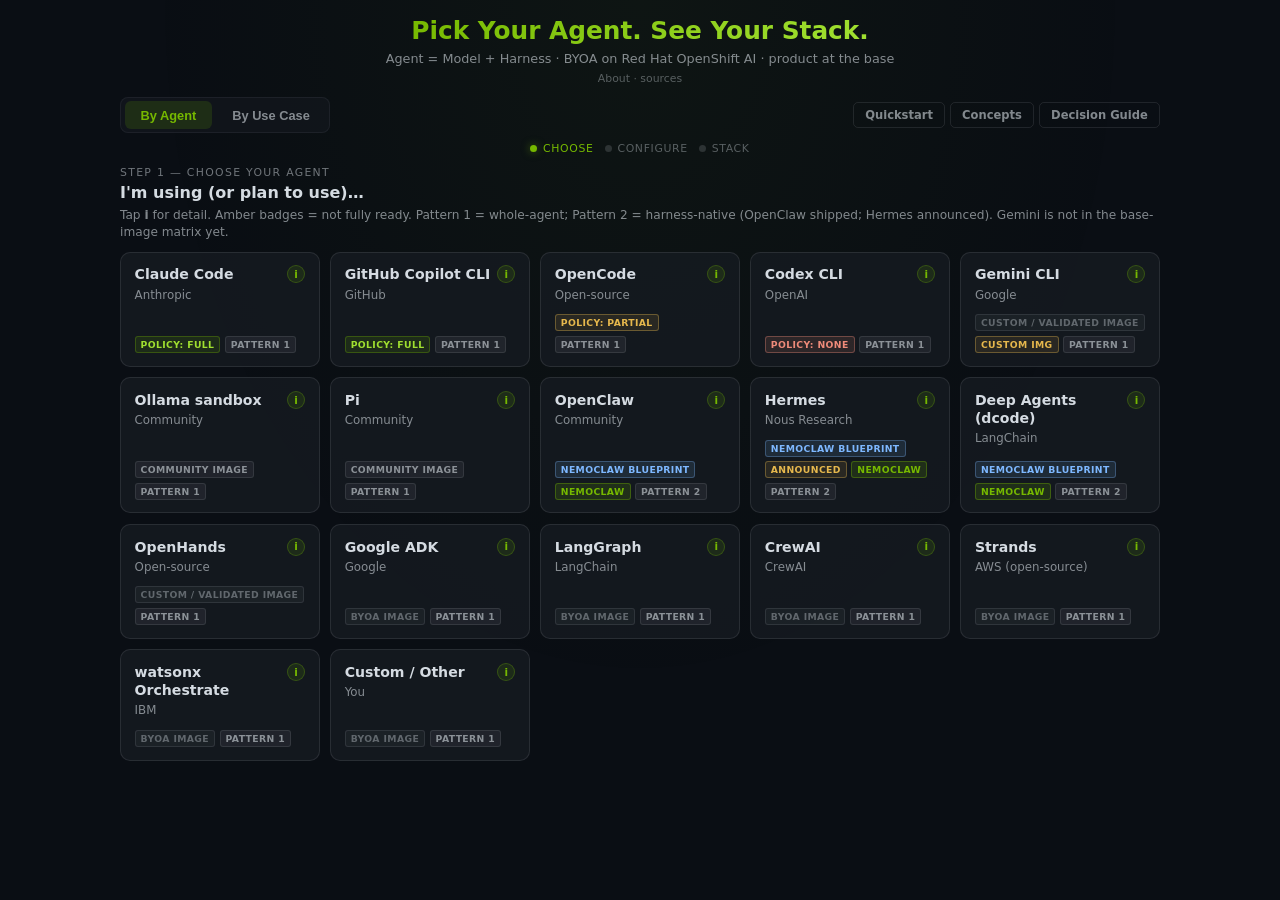
==== tutorials/docs/concepts/stack-wizard.html @ 715d09c3 "chore(wizard): drop unused footer-note styles" ====
<!DOCTYPE html>
<html lang="en">
<head>
<meta charset="UTF-8">
<meta name="viewport" content="width=device-width, initial-scale=1.0">
<title>Pick Your Agent. See Your Stack. | OpenShell on Red Hat OpenShift AI</title>
<meta http-equiv="Cache-Control" content="no-cache, no-store, must-revalidate">
<meta name="description" content="Stack wizard for Red Hat OpenShift AI: map agents and use cases to portfolio capabilities (OpenShell, OSC, MCP Gateway, safety portfolio).">
<style>
:root {
  --bg: #0a0e14;
  --ink: rgba(230, 237, 243, 0.92);
  --muted: rgba(230, 237, 243, 0.55);
  --dim: rgba(230, 237, 243, 0.35);
  --panel: rgba(22, 27, 34, 0.78);
  --line: rgba(230, 237, 243, 0.1);
  --nv: #76b900;
  --nv-dim: rgba(118, 185, 0, 0.15);
  --rh: #ee0000;
  --warn: #e6b84d;
  --warn-bg: rgba(230, 184, 77, 0.1);
  --addon: #7eb8ff;
  --radius: 10px;
  --font: "Inter", "Segoe UI", system-ui, sans-serif;
  --mono: "JetBrains Mono", "SF Mono", ui-monospace, monospace;
  --page-pad: 1rem 1.15rem;
  --cap-min-h: 3.4rem;
}

*, *::before, *::after { box-sizing: border-box; }

html {
  -webkit-text-size-adjust: 100%;
}

body {
  margin: 0;
  font-family: var(--font);
  background: var(--bg);
  color: var(--ink);
  min-height: 100dvh;
  padding: var(--page-pad);
  padding-bottom: 2.75rem;
  display: flex;
  flex-direction: column;
  align-items: center;
  overflow-x: clip;
  overflow-y: auto;
}

body::before {
  content: "";
  position: fixed;
  inset: 0;
  background: radial-gradient(ellipse at 50% 0%, rgba(118,185,0,0.045) 0%, transparent 55%);
  pointer-events: none;
  z-index: 0;
}

@media (prefers-reduced-motion: reduce) {
  *, *::before, *::after {
    animation: none !important;
    transition: none !important;
  }
}

.header {
  text-align: center;
  margin-bottom: 0.65rem;
  max-width: 1040px;
  width: 100%;
  position: relative;
  z-index: 1;
  flex-shrink: 0;
}
.header h1 {
  font-size: clamp(1.25rem, 2.6vw, 1.55rem);
  font-weight: 800;
  background: linear-gradient(135deg, #76b900 0%, #a0e030 50%, #76b900 100%);
  background-size: 200% auto;
  -webkit-background-clip: text;
  -webkit-text-fill-color: transparent;
  background-clip: text;
  animation: shimmer 3s linear infinite;
  margin: 0;
  line-height: 1.2;
}
@keyframes shimmer { to { background-position: 200% center; } }
.header-row {
  display: flex;
  align-items: center;
  justify-content: center;
  gap: 0.45rem;
  flex-wrap: wrap;
}
.header .tagline {
  margin: 0.25rem 0 0;
  opacity: 0.6;
  font-size: 0.8rem;
  line-height: 1.35;
}
.header details {
  margin: 0.25rem auto 0;
  max-width: 720px;
  text-align: left;
  font-size: 0.72rem;
  color: var(--muted);
  line-height: 1.4;
}
.header summary {
  cursor: pointer;
  color: var(--dim);
  list-style: none;
  text-align: center;
  font-size: 0.68rem;
}
.header summary::-webkit-details-marker { display: none; }
.header summary:hover { color: var(--nv); }
.header details[open] summary { margin-bottom: 0.25rem; color: var(--muted); }


.container {
  max-width: 1040px;
  width: 100%;
  position: relative;
  z-index: 1;
  flex: 0 1 auto;
}

.tabs-row {
  display: flex;
  align-items: center;
  justify-content: space-between;
  gap: 0.5rem;
  margin-bottom: 0.55rem;
  flex-wrap: wrap;
}
.top-nav { display: flex; gap: 0.3rem; flex-wrap: wrap; }
.top-nav a {
  font-size: 0.72rem; font-weight: 600; text-decoration: none;
  padding: 0.3rem 0.7rem; border-radius: 5px; border: 1px solid var(--line);
  color: var(--muted); transition: color 0.2s, border-color 0.2s;
}
.top-nav a:hover, .top-nav a:focus-visible { color: var(--nv); border-color: rgba(118,185,0,0.35); outline: none; }

.journey-tabs {
  display: inline-flex; gap: 0.25rem;
  background: rgba(22, 27, 34, 0.55);
  border-radius: 8px; padding: 0.22rem;
  border: 1px solid rgba(230,237,243,0.06);
}
.jtab {
  padding: 0.4rem 1rem; border-radius: 6px; border: none;
  font-size: 0.8rem; font-weight: 600; cursor: pointer;
  background: transparent; color: var(--muted); transition: background 0.2s, color 0.2s;
}
.jtab:hover { color: rgba(230,237,243,0.85); }
.jtab:focus-visible { outline: 2px solid var(--nv); outline-offset: 2px; }
.jtab.active { background: var(--nv-dim); color: var(--nv); }

.progress {
  display: flex; justify-content: center; gap: 0.7rem; margin-bottom: 0.65rem;
  flex-wrap: wrap;
}
.progress-item {
  display: flex; align-items: center; gap: 0.35rem;
  font-size: 0.68rem; color: var(--dim); text-transform: uppercase; letter-spacing: 0.06em;
}
.progress-item .dot {
  width: 7px; height: 7px; border-radius: 50%;
  background: rgba(230,237,243,0.15);
}
.progress-item.active { color: var(--nv); }
.progress-item.active .dot { background: var(--nv); box-shadow: 0 0 8px rgba(118,185,0,0.5); }
.progress-item.done { color: rgba(118,185,0,0.7); }
.progress-item.done .dot { background: rgba(118,185,0,0.45); }

.step { display: none; }
.step.active { display: block; }

.step-label { font-size: 0.68rem; text-transform: uppercase; letter-spacing: 1.3px; opacity: 0.5; margin: 0 0 0.25rem; }
.question { font-size: 1rem; font-weight: 600; margin: 0 0 0.35rem; }
.hint { font-size: 0.76rem; color: var(--muted); margin: 0 0 0.65rem; line-height: 1.4; }

/* ---- Grids: stretch equal-height cells; never clip ---- */
.agent-grid {
  display: grid;
  grid-template-columns: repeat(auto-fill, minmax(168px, 1fr));
  gap: 0.65rem;
  align-items: stretch;
  margin: 0 0 0.5rem;
}
.usecase-grid {
  display: grid;
  grid-template-columns: repeat(2, minmax(0, 1fr));
  gap: 0.65rem;
  align-items: stretch;
  margin: 0 0 0.5rem;
}
@media (min-width: 1100px) {
  .usecase-grid { grid-template-columns: repeat(3, minmax(0, 1fr)); }
}
@media (max-width: 560px) {
  .usecase-grid { grid-template-columns: 1fr; }
}

.card {
  appearance: none;
  -webkit-appearance: none;
  background: var(--panel);
  border: 1px solid rgba(230, 237, 243, 0.1);
  border-radius: var(--radius);
  padding: 0.8rem 0.85rem;
  cursor: pointer;
  text-align: left;
  color: inherit;
  font: inherit;
  width: 100%;
  min-height: 6.5rem;
  height: 100%;
  display: flex;
  flex-direction: column;
  align-items: stretch;
  gap: 0.25rem;
  transition: border-color 0.15s, box-shadow 0.15s, background 0.15s;
  overflow: visible;
}
.card:hover {
  border-color: rgba(118, 185, 0, 0.45);
  box-shadow: 0 0 0 1px rgba(118,185,0,0.2), 0 10px 28px rgba(0, 0, 0, 0.28);
}
.card:focus-visible {
  outline: 2px solid var(--nv);
  outline-offset: 2px;
}
.card.selected {
  border-color: rgba(118, 185, 0, 0.7);
  box-shadow: 0 0 0 1px rgba(118,185,0,0.4), 0 8px 24px rgba(0,0,0,0.3);
  background: rgba(118, 185, 0, 0.08);
}
.card h4 {
  font-size: 0.88rem;
  font-weight: 600;
  margin: 0;
  line-height: 1.3;
}
.card p {
  font-size: 0.74rem;
  color: var(--muted);
  line-height: 1.3;
  margin: 0;
  flex: 1 1 auto;
}
.card .meta {
  display: flex;
  flex-wrap: wrap;
  gap: 0.28rem;
  margin-top: auto;
  padding-top: 0.45rem;
  align-content: flex-start;
}

.badge {
  display: inline-flex; align-items: center;
  font-size: 0.58rem; font-weight: 700; text-transform: uppercase; letter-spacing: 0.04em;
  padding: 2px 5px; border-radius: 3px; border: 1px solid transparent;
  max-width: 100%;
}
.badge-nc { background: var(--nv-dim); border-color: rgba(118,185,0,0.35); color: var(--nv); }
.badge-full { background: rgba(118,185,0,0.12); border-color: rgba(118,185,0,0.3); color: #a0e030; }
.badge-partial { background: var(--warn-bg); border-color: rgba(230,184,77,0.35); color: var(--warn); }
.badge-none { background: rgba(239,139,122,0.12); border-color: rgba(239,139,122,0.35); color: #ef8b7a; }
.badge-blueprint { background: rgba(126,184,255,0.12); border-color: rgba(126,184,255,0.3); color: var(--addon); }
.badge-bundled { background: rgba(230,237,243,0.06); border-color: var(--line); color: var(--muted); }
.badge-custom { background: rgba(230,237,243,0.04); border-color: var(--line); color: var(--dim); }
.badge-owner-os { background: var(--nv-dim); color: var(--nv); border-color: rgba(118,185,0,0.3); }
.badge-owner-plat { background: rgba(238,0,0,0.1); color: #ff6b6b; border-color: rgba(238,0,0,0.3); }
.badge-owner-addon { background: rgba(126,184,255,0.1); color: var(--addon); border-color: rgba(126,184,255,0.3); }

.selected-bar {
  display: flex; align-items: center; justify-content: space-between; gap: 0.65rem;
  flex-wrap: wrap; margin-bottom: 0.55rem;
  padding: 0.5rem 0.75rem;
  border: 1px solid rgba(118,185,0,0.25);
  background: rgba(118,185,0,0.06);
  border-radius: 8px;
  font-size: 0.84rem;
}
.selected-bar strong { color: var(--nv); }
.selected-bar button {
  background: transparent; border: 1px solid var(--line); color: var(--muted);
  border-radius: 5px; padding: 0.28rem 0.6rem; font-size: 0.72rem; cursor: pointer;
}
.selected-bar button:hover, .selected-bar button:focus-visible { color: var(--nv); border-color: rgba(118,185,0,0.4); outline: none; }

.cap-legend {
  display: flex; flex-wrap: wrap; gap: 0.4rem 0.75rem; margin: 0 0 0.55rem;
  font-size: 0.72rem; color: var(--muted);
}
.cap-legend span { display: inline-flex; align-items: center; gap: 0.28rem; }

.checks {
  display: grid;
  grid-template-columns: repeat(3, minmax(0, 1fr));
  gap: 0.55rem;
  margin-bottom: 0.85rem;
  align-items: stretch;
}
@media (max-width: 700px) { .checks { grid-template-columns: repeat(2, minmax(0, 1fr)); } }
@media (max-width: 420px) { .checks { grid-template-columns: 1fr; } }

/* Equal-height capability tiles — detail lives in (i) */
.check-item {
  position: relative;
  display: flex;
  align-items: center;
  gap: 0.5rem;
  padding: 0.65rem 0.7rem;
  min-height: var(--cap-min-h);
  height: 100%;
  background: linear-gradient(165deg, rgba(28, 34, 42, 0.92), rgba(18, 22, 28, 0.88));
  border-radius: 10px;
  border: 1px solid rgba(230,237,243,0.1);
  border-left-width: 3px;
  cursor: pointer;
  transition: border-color 0.15s, box-shadow 0.15s, background 0.15s;
  overflow: visible;
}
.check-item[data-owner="openshell"] { border-left-color: var(--nv); }
.check-item[data-owner="platform"] { border-left-color: #ff6b6b; }
.check-item[data-owner="addon"] { border-left-color: var(--addon); }
.check-item:hover {
  border-color: rgba(118,185,0,0.4);
  box-shadow: 0 0 0 1px rgba(118,185,0,0.12);
}
.check-item.on {
  border-color: rgba(118,185,0,0.65);
  background: rgba(118,185,0,0.1);
  box-shadow: 0 0 0 1px rgba(118,185,0,0.22);
}
.check-head {
  display: contents;
}
.check-item input {
  appearance: none;
  -webkit-appearance: none;
  width: 17px;
  height: 17px;
  margin: 0;
  border: 1.5px solid rgba(230,237,243,0.35);
  border-radius: 4px;
  background: rgba(0,0,0,0.25);
  flex-shrink: 0;
  cursor: pointer;
  position: relative;
}
.check-item input:checked {
  background: var(--nv);
  border-color: var(--nv);
}
.check-item input:checked::after {
  content: "";
  position: absolute;
  left: 5px; top: 1px;
  width: 4px; height: 8px;
  border: solid #0a0e14;
  border-width: 0 2px 2px 0;
  transform: rotate(45deg);
}
.check-title {
  flex: 1 1 auto;
  min-width: 0;
  font-size: 0.8rem;
  font-weight: 600;
  line-height: 1.25;
  color: var(--ink);
}
.check-foot {
  display: flex;
  flex-wrap: nowrap;
  gap: 0.25rem;
  align-items: center;
  flex-shrink: 0;
}
.check-foot .badge { font-size: 0.54rem; padding: 2px 5px; }
.badge-maturity {
  background: rgba(230,184,77,0.1);
  border-color: rgba(230,184,77,0.35);
  color: var(--warn);
}
.badge-ga {
  background: rgba(118,185,0,0.1);
  border-color: rgba(118,185,0,0.3);
  color: #a0e030;
}

.actions { display: flex; gap: 0.45rem; flex-wrap: wrap; margin: 0; align-items: center; }
.btn {
  display: inline-flex; align-items: center; justify-content: center;
  padding: 0.55rem 1.1rem; border-radius: 6px;
  font-size: 0.84rem; font-weight: 600; text-decoration: none;
  cursor: pointer; border: none; transition: background 0.15s, border-color 0.15s, color 0.15s, box-shadow 0.15s;
}
.btn:focus-visible { outline: 2px solid var(--nv); outline-offset: 2px; }
.btn-primary { background: var(--nv); color: #0a0e14; }
.btn-primary:hover { background: #8fcf00; box-shadow: 0 0 14px rgba(118,185,0,0.3); }
.btn-secondary {
  background: rgba(230,237,243,0.04); color: rgba(230,237,243,0.75);
  border: 1px solid rgba(230,237,243,0.12);
}
.btn-secondary:hover { border-color: rgba(118,185,0,0.4); color: var(--nv); }
.actions-sm .btn { padding: 0.35rem 0.75rem; font-size: 0.74rem; }

.result { display: none; margin-bottom: 0; padding-bottom: 0.5rem; }
.result.active { display: block; }

.result-header {
  display: flex; align-items: center; justify-content: space-between;
  margin-bottom: 0.5rem; flex-wrap: wrap; gap: 0.4rem;
}
.result-title { font-size: 1.05rem; font-weight: 700; color: rgba(230,237,243,0.9); margin: 0; }
.result-title span { color: var(--nv); }

/* Vertical layered cake — balanced density; detail in (i); never clip */
.cake {
  display: flex;
  flex-direction: column;
  gap: 0;
  width: 100%;
  overflow: visible;
  border: 1px solid rgba(230,237,243,0.14);
  border-radius: 14px;
  background: rgba(10, 14, 20, 0.45);
  box-shadow: 0 16px 48px rgba(0,0,0,0.35);
}
.cake-product-bar {
  display: flex;
  flex-wrap: wrap;
  align-items: center;
  gap: 0.45rem;
  padding: 0.7rem 1.05rem;
  border-top: 1px solid rgba(238,0,0,0.35);
  background: linear-gradient(90deg, rgba(238,0,0,0.14), rgba(22,27,34,0.95) 55%);
  border-radius: 0 0 14px 14px;
  font-size: 0.86rem;
}
.cake-product-bar strong { font-size: 0.95rem; }
.cake-product-bar .muted { color: var(--muted); font-size: 0.72rem; line-height: 1.35; }
.cake > .cake-layer:first-of-type {
  border-radius: 14px 14px 0 0;
}
.cake-layer {
  position: relative;
  overflow: visible;
  padding: 0.85rem 1.05rem 0.9rem;
  min-height: 4.75rem;
  border-bottom: 1px solid rgba(230,237,243,0.1);
  border-left: 4px solid transparent;
  background: rgba(22, 27, 34, 0.55);
}
.cake-layer:last-of-type {
  border-bottom: none;
}
.cake-layer.layer-model {
  border-left-color: rgba(230,237,243,0.35);
  background: linear-gradient(90deg, rgba(230,237,243,0.05), rgba(22,27,34,0.55) 42%);
}
.cake-layer.layer-harness {
  border-left-color: rgba(230,237,243,0.55);
  background: linear-gradient(90deg, rgba(230,237,243,0.07), rgba(22,27,34,0.55) 42%);
}
.cake-layer.layer-openshell {
  border-left-color: var(--nv);
  background: linear-gradient(90deg, rgba(118,185,0,0.12), rgba(16,20,26,0.78) 48%);
}
.cake-layer.layer-platform {
  border-left-color: var(--rh);
  background: linear-gradient(90deg, rgba(238,0,0,0.09), rgba(16,20,26,0.78) 48%);
}
.cake-layer.layer-safety {
  border-left-color: var(--addon);
  background: linear-gradient(90deg, rgba(126,184,255,0.11), rgba(16,20,26,0.78) 48%);
}
.cake-layer.layer-safety {
  border-bottom: none;
}
.cake-top {
  display: flex;
  align-items: center;
  gap: 0.55rem;
  margin-bottom: 0.45rem;
}
.cake-index {
  font-family: var(--mono);
  font-size: 0.68rem;
  letter-spacing: 0.08em;
  text-transform: uppercase;
  color: var(--dim);
  white-space: nowrap;
  min-width: 8rem;
}
.cake-layer.layer-openshell .cake-index { color: rgba(118,185,0,0.8); }
.cake-layer.layer-platform .cake-index { color: rgba(255,107,107,0.9); }
.cake-layer.layer-safety .cake-index { color: rgba(126,184,255,0.9); }
.cake-title-row {
  display: flex;
  align-items: center;
  gap: 0.45rem;
  flex-wrap: wrap;
  flex: 1 1 auto;
  min-width: 0;
}
.cake-product {
  font-weight: 700;
  font-size: 1rem;
  line-height: 1.25;
  word-break: break-word;
}
.cake-chips {
  display: flex;
  flex-wrap: wrap;
  gap: 0.35rem;
  margin: 0;
  padding: 0;
  list-style: none;
}
.cake-chips li {
  display: inline-flex;
  align-items: center;
  font-size: 0.7rem;
  font-weight: 600;
  padding: 0.28rem 0.55rem;
  border-radius: 999px;
  border: 1px solid rgba(118,185,0,0.35);
  background: rgba(118,185,0,0.12);
  color: #c8e86a;
}
.cake-chips li.off { display: none; }
.cake-meta {
  display: flex;
  flex-wrap: wrap;
  gap: 0.28rem;
  align-items: center;
  margin: 0 0 0.28rem;
}
.cake-hint {
  margin: 0 0 0.35rem;
  font-size: 0.68rem;
  color: var(--dim);
}
.result-view-tabs {
  display: inline-flex;
  gap: 0.2rem;
  margin: 0 0 0.55rem;
  padding: 0.18rem;
  border-radius: 8px;
  border: 1px solid rgba(230,237,243,0.08);
  background: rgba(22, 27, 34, 0.55);
}
.result-view-tabs button {
  appearance: none;
  border: none;
  background: transparent;
  color: var(--muted);
  font: inherit;
  font-size: 0.76rem;
  font-weight: 600;
  padding: 0.35rem 0.85rem;
  border-radius: 6px;
  cursor: pointer;
}
.result-view-tabs button:hover { color: rgba(230,237,243,0.88); }
.result-view-tabs button:focus-visible { outline: 2px solid var(--nv); outline-offset: 2px; }
.result-view-tabs button.active {
  background: var(--nv-dim);
  color: var(--nv);
}
.result-pane { display: none; }
.result-pane.active { display: block; }
.next-panel {
  border: 1px solid rgba(118,185,0,0.22);
  border-radius: 12px;
  padding: 0.85rem 1rem 1rem;
  background: linear-gradient(165deg, rgba(118,185,0,0.07), rgba(22,27,34,0.85));
  overflow: visible;
}
.next-panel h3 {
  margin: 0 0 0.25rem;
  font-size: 0.95rem;
}
.next-panel .next-lead {
  margin: 0 0 0.65rem;
  font-size: 0.74rem;
  color: var(--muted);
  line-height: 1.4;
}
.next-panel .cmd-list { margin-top: 0.35rem; }
.next-panel .cmd {
  white-space: pre-wrap;
  word-break: break-word;
}
.next-panel .actions { margin-top: 0.7rem; }
body.showing-stack .header details,
body.showing-stack .header .tagline { display: none; }
body.showing-stack .header { margin-bottom: 0.35rem; }
body.showing-stack .header h1 { font-size: clamp(1.1rem, 2.2vw, 1.35rem); }
body.showing-stack .progress { margin-bottom: 0.4rem; }
.callout {
  margin-top: 0.55rem; padding: 0.55rem 0.7rem; border-radius: 7px;
  font-size: 0.78rem; line-height: 1.4;
}
.callout-warn { background: var(--warn-bg); border: 1px solid rgba(230,184,77,0.3); color: #f0d48a; }
.callout-info { background: rgba(118,185,0,0.08); border: 1px solid rgba(118,185,0,0.25); color: rgba(200,230,150,0.95); }
.callout-dim { background: rgba(230,237,243,0.03); border: 1px solid var(--line); color: var(--muted); }

.cmd {
  display: block; margin-top: 0.2rem; padding: 0.35rem 0.55rem;
  background: rgba(0,0,0,0.35); border: 1px solid var(--line); border-radius: 6px;
  font-family: var(--mono); font-size: 0.7rem; color: #d7ecc0;
  overflow-x: auto; white-space: nowrap;
}
.cmd-list { display: flex; flex-direction: column; gap: 0.25rem; margin-top: 0.25rem; }
.next-panel .callout { margin-top: 0.55rem; }
.rh-brand { color: var(--rh); }
.rh-hat { display: inline-block; width: 18px; height: 18px; vertical-align: -3px; margin-right: 3px; border-radius: 3px; object-fit: contain; }

.info-icon {
  display: inline-flex; align-items: center; justify-content: center;
  width: 18px; height: 18px; border-radius: 50%;
  background: rgba(118,185,0,0.12); color: var(--nv);
  border: 1px solid rgba(118,185,0,0.28);
  font-size: 0.65rem; font-weight: 700; cursor: help; position: relative;
  flex-shrink: 0; line-height: 1; padding: 0;
  font-family: inherit;
}
.info-icon:hover, .info-icon:focus-visible {
  background: rgba(118,185,0,0.28);
  outline: none;
  border-color: rgba(118,185,0,0.55);
}
.info-icon .tooltip {
  display: none;
  position: absolute;
  bottom: calc(100% + 10px);
  right: 0;
  background: rgba(12, 16, 22, 0.98);
  border: 1px solid rgba(118,185,0,0.35);
  border-radius: 10px;
  padding: 0.7rem 0.8rem;
  width: min(320px, calc(100vw - 2.5rem));
  font-size: 0.76rem; font-weight: 400;
  color: rgba(230,237,243,0.92); line-height: 1.45;
  z-index: 300;
  box-shadow: 0 12px 36px rgba(0,0,0,0.55);
  text-align: left;
  pointer-events: none;
}
.info-icon .tooltip::after {
  content: "";
  position: absolute;
  top: 100%; right: 8px;
  border: 6px solid transparent;
  border-top-color: rgba(118,185,0,0.35);
}
.info-icon:hover .tooltip,
.info-icon:focus-visible .tooltip,
.info-icon[data-open="1"] .tooltip { display: block; }
.info-icon[data-place="below"] .tooltip {
  bottom: auto;
  top: calc(100% + 10px);
}
.info-icon[data-place="below"] .tooltip::after {
  top: auto; bottom: 100%;
  border-top-color: transparent;
  border-bottom-color: rgba(118,185,0,0.35);
}
.card .info-icon { margin-left: auto; }
.card-top {
  display: flex;
  align-items: flex-start;
  gap: 0.4rem;
}
.card-top h4 { flex: 1 1 auto; }

@media (max-width: 768px) {
  .cake-product { font-size: 0.95rem; }
  .cake-layer { min-height: 4.4rem; padding: 0.75rem 0.9rem; }
  .agent-grid { grid-template-columns: repeat(auto-fill, minmax(150px, 1fr)); }
}
</style>
</head>
<body>

<div class="header">
  <div class="header-row"><h1>Pick Your Agent. See Your Stack.</h1></div>
  <p class="tagline">Agent = Model + Harness · BYOA on Red Hat OpenShift AI · product at the base</p>
  <details>
    <summary>About · sources</summary>
    Maps agents and use cases to a Red Hat OpenShift AI stack. Sources: Red Hat AI Agentic Strategy 2026, Kagenti→OpenShell field guide, Sandboxing for Agents (July 2026). OpenShell planned DP in OpenShift AI 3.5 → TP in 3.6.
  </details>
</div>

<div class="container">
  <div class="tabs-row">
    <div class="journey-tabs" role="tablist" aria-label="Journey type">
      <button type="button" class="jtab active" id="jtab-agent" role="tab" aria-selected="true" onclick="setJourney('agent')">By Agent</button>
      <button type="button" class="jtab" id="jtab-usecase" role="tab" aria-selected="false" onclick="setJourney('usecase')">By Use Case</button>
    </div>
    <div class="top-nav">
      <a href="../quickstart/">Quickstart</a>
      <a href="agent-architecture/">Concepts</a>
      <a href="../agent-stack-decision-guide/">Decision Guide</a>
    </div>
  </div>

  <div class="progress" id="progress" aria-label="Wizard progress">
    <div class="progress-item active" id="prog1"><span class="dot"></span><span>Choose</span></div>
    <div class="progress-item" id="prog2"><span class="dot"></span><span>Configure</span></div>
    <div class="progress-item" id="prog3"><span class="dot"></span><span>Stack</span></div>
  </div>

  <!-- STEP 1: By Agent -->
  <div class="step active" id="step1" role="tabpanel">
    <div class="step-label">Step 1 — Choose your agent</div>
    <div class="question">I'm using (or plan to use)…</div>
    <p class="hint">Tap <strong>i</strong> for detail. Amber badges = not fully ready. Pattern 1 = whole-agent; Pattern 2 = harness-native (OpenClaw shipped; Hermes announced). Gemini is not in the base-image matrix yet.</p>
    <div class="agent-grid" id="agentGrid"></div>
  </div>

  <!-- STEP 1: By Use Case -->
  <div class="step" id="step1uc" role="tabpanel">
    <div class="step-label">Step 1 — Choose your use case</div>
    <div class="question">What are you building?</div>
    <p class="hint">Tap <strong>i</strong> for isolation detail. Profiles: Permissive → OpenShell Typical → OpenShell+Kata → Confidential.</p>
    <div class="usecase-grid" id="usecaseGrid"></div>
  </div>


  <!-- STEP 2 -->
  <div class="step" id="step2" role="tabpanel">
    <div class="step-label">Step 2 — Capabilities</div>
    <div class="selected-bar" id="selectedBar">
      <div>Selected: <strong id="selectedName"></strong> <span id="selectedMeta" style="color:var(--muted);font-size:0.8rem"></span></div>
      <button type="button" onclick="goBack()">Change selection</button>
    </div>
    <div class="question">What do you need?</div>
    <p class="hint">Left edge = owner. Tap <strong>i</strong> for technical detail. Amber = Preview / not fully ready. Left edge groups capabilities under the OpenShift AI product.</p>
    <div class="cap-legend">
      <span><span class="badge badge-owner-plat">Product</span> Red Hat OpenShift AI</span>
      <span><span class="badge badge-owner-os">OpenShell</span> sandbox</span>
      <span><span class="badge badge-owner-plat">Platform</span> Kata · MCP · tenancy</span>
      <span><span class="badge badge-owner-addon">Safety</span> Guardrails · EvalHub · Garak · MLflow</span>
    </div>
    <div class="checks" id="capChecks"></div>
    <div class="actions">
      <button type="button" class="btn btn-primary" onclick="showResult()">Show my architecture</button>
      <button type="button" class="btn btn-secondary" onclick="goBack()">← Back</button>
    </div>
  </div>

  <!-- RESULT -->
  <div class="result" id="result" aria-live="polite"></div>
</div>

<script>
/**
 * Accuracy sources (July 2026 field enablement — keep in sync):
 * - From Kagenti to OpenShell (Field Positioning Guide)
 * - Red Hat AI — Agentic AI Product Strategy 2026
 * - Red Hat AI Sandboxing for Agents (July 2026)
 * - OpenShell upstream supported-agents + architecture
 *
 * Layering (compose, do not conflate):
 *   Kata / OSC     = hardware / dedicated-kernel isolation (GA layered product)
 *   OpenShell      = in-sandbox policy: Landlock, seccomp, netns, OPA L4/L7,
 *                    inference.local cred injection, OCSF audit
 *   agent-sandbox  = Sandbox CRD lifecycle (kubernetes-sigs; ships with OSC path)
 *   MCP Gateway    = Red Hat AI tool governance (Envoy + Kuadrant AuthPolicy + Authorino)
 *   ogx            = Open Responses / Mode-2 platform API surface (not OpenShell core)
 *   MLflow/OTEL    = OpenShift AI · AgentRuntime tracing/eval (not OpenShell OCSF)
 *
 * Identity: Kagenti had full SPIRE via AuthBridge (Dev Preview, converged away).
 * OpenShell closes the gap with JWT-SVID grants / exchange; Red Hat contributes
 * OIDC + SPIFFE identity drivers. Subjects are SPIFFE-shaped today.
 *
 * Product vs capability (Red Hat AI Agentic Strategy 2026 Appendix A):
 *   Product = Red Hat OpenShift AI (Red Hat AI portfolio).
 *   OpenShell = capability (Planned DP in OpenShift AI 3.5, targeting TP in 3.6; NVIDIA collab).
 *   MCP Gateway, ogx, NeMo Guardrails, EvalHub, Garak, MLflow = capabilities (not products).
 *   Kata / OSC = GA layered capability (OpenShift Sandboxed Containers) composing under OpenShift AI.
 * Upstream OpenShell is also alpha / single-player-first.
 */

const POLICY_BADGES = {
  full: { cls: "badge-full", text: "Policy: full" },
  partial: { cls: "badge-partial", text: "Policy: partial" },
  none: { cls: "badge-none", text: "Policy: none" },
  blueprint: { cls: "badge-blueprint", text: "NemoClaw blueprint" },
  bundled: { cls: "badge-bundled", text: "Community image" },
  custom: { cls: "badge-custom", text: "Custom / validated image" },
  framework: { cls: "badge-custom", text: "BYOA image" },
};

const ENTRY_PATTERNS = {
  whole: "Pattern 1 — Whole-agent sandboxing (openshell sandbox create)",
  harness: "Pattern 2 — Harness-native (harness.use_plugin(\"openshell\"))",
};

/** Isolation profiles from Red Hat AI Sandboxing for Agents (July 2026). */
const ISOLATION_PROFILES = {
  permissive: {
    name: "Permissive",
    layers: "L2–L3",
    blurb: "Low-risk / traditional workloads. Not the OpenShell default for autonomous coding agents.",
  },
  openshell_min: {
    name: "OpenShell, Minimally Restrictive",
    layers: "L1–L4",
    blurb: "Trusted internal agents. OpenShell: no unproxied egress, credential protection, security audit. Platform network controls still required.",
  },
  openshell_typical: {
    name: "OpenShell, Typical Configuration",
    layers: "L1–L4",
    blurb: "Pre-approved agents that may generate/run code. Landlock + seccomp + netns + OPA egress + inference.local. Tuned binary/host policy.",
  },
  openshell_kata: {
    name: "OpenShell with Kata or VM",
    layers: "L1–L5",
    blurb: "Broader/less-defined scope or sensitive data. Compose OSC/Kata (or OpenShell VM/libkrun) under OpenShell policy — hardware + application isolation.",
  },
  confidential: {
    name: "Confidential Containers",
    layers: "L1–L5 (Kata-CC)",
    blurb: "Regulated / multi-tenant needing hardware confidentiality (SEV/TDX path). Beyond typical OpenShell+Kata.",
  },
};

const agents = {
  claude: {
    name: "Claude Code", by: "Anthropic", type: "coding",
    hasOwnSandbox: true, nemoclaw: false, source: "base", policy: "full",
    entry: "whole",
    command: "openshell sandbox create -- claude",
    desc: "Whole-agent Pattern 1. Built-in harness. OpenShell default policy: full coverage. ANTHROPIC_API_KEY or inference.local + provider.",
  },
  copilot: {
    name: "GitHub Copilot CLI", by: "GitHub", type: "coding",
    hasOwnSandbox: false, nemoclaw: false, source: "base", policy: "full",
    entry: "whole",
    command: "openshell sandbox create -- copilot",
    desc: "Whole-agent Pattern 1. Base image. Default policy: full. GITHUB_TOKEN or COPILOT_GITHUB_TOKEN.",
  },
  opencode: {
    name: "OpenCode", by: "Open-source", type: "coding",
    hasOwnSandbox: false, nemoclaw: false, source: "base", policy: "partial",
    entry: "whole",
    command: "openshell sandbox create -- opencode",
    desc: "Whole-agent Pattern 1. Default policy: partial — add opencode.ai + binary paths for full function. Often pairs with inference.local.",
  },
  codex: {
    name: "Codex CLI", by: "OpenAI", type: "coding",
    hasOwnSandbox: true, nemoclaw: false, source: "base", policy: "none",
    entry: "whole",
    command: "openshell sandbox create --policy ./codex-policy.yaml -- codex",
    desc: "Whole-agent Pattern 1. Default policy: none — custom OpenAI endpoints + Codex binary paths required.",
  },
  gemini: {
    name: "Gemini CLI", by: "Google", type: "coding",
    hasOwnSandbox: true, nemoclaw: false, source: "custom", policy: "custom",
    entry: "whole",
    command: "openshell sandbox create --from <validated-image> --policy ./gemini-policy.yaml -- gemini",
    desc: "Field guide lists Gemini CLI under whole-agent Pattern 1 (package image + OpenShell policy). Not in the OpenShell base-image supported-agents matrix yet — use a validated/custom image (RHAISTRAT-1349 tracks Red Hat validated images).",
  },
  ollama: {
    name: "Ollama sandbox", by: "Community", type: "coding",
    hasOwnSandbox: false, nemoclaw: false, source: "community", policy: "bundled",
    entry: "whole",
    command: "openshell sandbox create --from ollama",
    desc: "Community image with bundled policy. Separate from host Ollama.",
  },
  pi: {
    name: "Pi", by: "Community", type: "coding",
    hasOwnSandbox: false, nemoclaw: false, source: "community", policy: "bundled",
    entry: "whole",
    command: "openshell sandbox create --from pi",
    desc: "Community image with Pi pre-installed.",
  },
  openclaw: {
    name: "OpenClaw", by: "Community", type: "assistant",
    hasOwnSandbox: false, nemoclaw: true, source: "nemoclaw", policy: "blueprint",
    entry: "harness",
    command: "nemoclaw onboard   # or harness.use_plugin(\"openshell\")",
    desc: "Harness-native Pattern 2 (shipped for OpenClaw). Prefer NemoClaw onboard / plugin path so blueprint policy + managed inference stay consistent. BYOA: OpenClaw is a first-class Red Hat AI target runtime.",
  },
  hermes: {
    name: "Hermes", by: "Nous Research", type: "assistant",
    hasOwnSandbox: false, nemoclaw: true, source: "nemoclaw", policy: "blueprint",
    entry: "harness",
    command: "nemoclaw onboard --agent hermes",
    desc: "Harness-native Pattern 2 (announced). NemoClaw packaging for OpenShell — not a base-image trailing command.",
  },
  deepagents: {
    name: "Deep Agents (dcode)", by: "LangChain", type: "coding",
    hasOwnSandbox: false, nemoclaw: true, source: "nemoclaw", policy: "blueprint",
    entry: "harness",
    command: "nemoclaw onboard --agent langchain-deepagents-code",
    desc: "LangChain coding harness. NemoClaw packaging path. LangChain is an active Red Hat co-sell / validated-architecture partner on OpenShift + NVIDIA.",
  },
  openhands: {
    name: "OpenHands", by: "Open-source", type: "coding",
    hasOwnSandbox: true, nemoclaw: false, source: "custom", policy: "custom",
    entry: "whole",
    command: "openshell sandbox create --from <openhands-image> --policy ./policy.yaml",
    desc: "Own sandbox notions + whole-agent Pattern 1 on OpenShell when packaged as an OCI image with policy.",
  },
  adk: {
    name: "Google ADK", by: "Google", type: "workflow",
    hasOwnSandbox: false, nemoclaw: false, source: "framework", policy: "framework",
    entry: "whole",
    command: "openshell sandbox create --from <your-agent-image> --policy ./policy.yaml",
    desc: "BYOA framework target. Red Hat positions as complement to Vertex/Agent Engine: same ADK agent on OpenShift AI / air-gap with OpenShell + platform identity — not a Vertex lock-in.",
  },
  langgraph: {
    name: "LangGraph", by: "LangChain", type: "workflow",
    hasOwnSandbox: false, nemoclaw: false, source: "framework", policy: "framework",
    entry: "whole",
    command: "openshell sandbox create --from <your-agent-image> --policy ./policy.yaml",
    desc: "BYOA framework. Active LangChain partnership: framework + Red Hat platform + NVIDIA inference.",
  },
  crewai: {
    name: "CrewAI", by: "CrewAI", type: "workflow",
    hasOwnSandbox: false, nemoclaw: false, source: "framework", policy: "framework",
    entry: "whole",
    command: "openshell sandbox create --from <your-agent-image> --policy ./policy.yaml",
    desc: "BYOA multi-agent framework. Starter-kit target in Red Hat AI onboarding theme.",
  },
  strands: {
    name: "Strands", by: "AWS (open-source)", type: "workflow",
    hasOwnSandbox: false, nemoclaw: false, source: "framework", policy: "framework",
    entry: "whole",
    command: "openshell sandbox create --from <your-agent-image> --policy ./policy.yaml",
    desc: "BYOA SDK (Apache 2.0). Compete with AgentCore on portability: same agent on OpenShift AI anywhere, OpenShell for process sandboxing.",
  },
  watsonx: {
    name: "watsonx Orchestrate", by: "IBM", type: "workflow",
    hasOwnSandbox: false, nemoclaw: false, source: "framework", policy: "framework",
    entry: "whole",
    command: "openshell sandbox create --from <your-agent-image> --policy ./policy.yaml",
    desc: "Enterprise harness/control plane. Watson.x also appears as a multi-provider inference backend in Red Hat AI strategy. OpenShell is still the sandbox runtime when workloads run in OpenShell; watsonx control-plane ≠ OpenShell.",
  },
  custom: {
    name: "Custom / Other", by: "You", type: "any",
    hasOwnSandbox: false, nemoclaw: false, source: "framework", policy: "framework",
    entry: "whole",
    command: "openshell sandbox create --from <your-image> --policy ./policy.yaml -- <entrypoint>",
    desc: "BYOA: Red Hat does not pick framework winners. Package as OCI; OpenShell enforces allow/deny at the runtime boundary.",
  },
};

/**
 * Use cases from Red Hat AI Sandboxing for Agents — Use-case Mapping Table.
 * Profiles align with Isolation Profiles slide.
 */
const usecases = {
  trusted_chatbot: {
    name: "Trusted read-only chatbot (public/RAG)",
    profileKey: "permissive",
    platform: "OpenShift AI · AgentRuntime path",
    compute: "OpenShift AI AgentRuntime on a normal Deployment/StatefulSet (container isolation). Controlled NetworkPolicy egress. OpenShell optional when you want in-process policy.",
    desc: "Long-running shared service, trusted source, no private data. Guardrails on I/O. Kernel isolation usually not required.",
    harnessSuggest: "Your chatbot / RAG agent image",
    suggestedAgents: ["adk", "langgraph", "custom"],
    needsOpenShell: false,
    defaults: { network: true, creds: false, audit: false, fs: false, identity: true, oidc: true, mcp: false, guardrails: true, kata: false, multi: true, ogx: false, mlflow: true },
  },
  nightly_trusted: {
    name: "Trusted nightly summary job",
    profileKey: "openshell_min",
    platform: "OpenShift AI · AgentRuntime",
    compute: "AgentRuntime as a Kubernetes Job with normal containers + controlled ingress/egress. Workload identity needed.",
    desc: "Scheduled, read-only data, hardcoded private output. Bounded behavior — container isolation often enough; add OpenShell when you want per-binary egress + cred masking.",
    harnessSuggest: "Batch/workflow agent",
    suggestedAgents: ["adk", "langgraph", "custom"],
    needsOpenShell: false,
    defaults: { network: true, creds: true, audit: true, fs: true, identity: true, oidc: true, mcp: false, guardrails: true, kata: false, multi: false, ogx: false, mlflow: true },
  },
  private_chatbot: {
    name: "Private-data chatbot + MCP/Skills",
    profileKey: "openshell_kata",
    platform: "OpenShift AI · AgentRuntime + OSC",
    compute: "OpenShift AI AgentRuntime on OpenShift Sandboxed Containers (Kata) + controlled network. Compose OpenShell for Landlock/OPA/inference.local when agents are autonomous.",
    desc: "Private data, capable MCP servers, Agent Skills — privilege scoping + network + kernel isolation per field mapping table.",
    harnessSuggest: "Framework agent in your image",
    suggestedAgents: ["adk", "langgraph", "custom"],
    needsOpenShell: true,
    defaults: { network: true, creds: true, audit: true, fs: true, identity: true, oidc: true, mcp: true, guardrails: true, kata: true, multi: true, ogx: false, mlflow: true },
  },
  email_agent: {
    name: "Email / messaging agent (untrusted I/O)",
    profileKey: "openshell_kata",
    platform: "OpenShift AI · AgentRuntime + OSC",
    compute: "OpenShift AI AgentRuntime Job on OpenShift Sandboxed Containers + controlled network. User + workload identities. OpenShell for deny-by-default egress and cred masking.",
    desc: "Reads untrusted email/chat and writes back — field guide requires OSC-class isolation.",
    harnessSuggest: "Always-on or scheduled harness",
    suggestedAgents: ["openclaw", "hermes", "custom"],
    needsOpenShell: true,
    defaults: { network: true, creds: true, audit: true, fs: true, identity: true, oidc: true, mcp: false, guardrails: true, kata: true, multi: false, ogx: false, mlflow: true },
  },
  coding_laptop: {
    name: "Coding / claw agent on laptop",
    profileKey: "openshell_typical",
    platform: "Podman + Kaiden (local)",
    compute: "OpenShell sandbox with Podman driver + Kaiden local agent dev environment. No cluster login / CRs required.",
    desc: "Single user, untrusted generated code, CLIs. Isolate from the workstation. Field mapping: OpenShell + Podman + Kaiden.",
    harnessSuggest: "Claude Code, Copilot, OpenCode, Codex, OpenClaw",
    suggestedAgents: ["claude", "copilot", "opencode", "codex", "openclaw"],
    needsOpenShell: true,
    defaults: { network: true, creds: true, audit: true, fs: true, identity: true, oidc: false, mcp: false, guardrails: false, kata: false, multi: false, ogx: false, mlflow: false },
  },
  coding_cluster: {
    name: "Coding / claw agent in cluster",
    profileKey: "openshell_typical",
    platform: "OpenShift AI on OpenShift",
    compute: "OpenShell sandbox with OpenShift/Kubernetes compute driver + agent-sandbox CRD lifecycle. Privileged SCC on openshell-sandbox SA for netns. Controlled egress.",
    desc: "Policy, shared compute, or always-on when laptop is off. Field mapping: OpenShell on OpenShift.",
    harnessSuggest: "Base-image coding agents or claw via NemoClaw",
    suggestedAgents: ["claude", "copilot", "opencode", "openclaw"],
    needsOpenShell: true,
    defaults: { network: true, creds: true, audit: true, fs: true, identity: true, oidc: true, mcp: false, guardrails: false, kata: false, multi: true, ogx: false, mlflow: true },
  },
  mode2_exec: {
    name: "Sandbox execution via platform APIs (Mode 2)",
    profileKey: "openshell_typical",
    platform: "OpenShift AI · Mode 2 (ogx)",
    compute: "Agent stays outside; code execution goes to disposable Firecracker/Kata/gVisor-class sandboxes via platform APIs. OpenShell+RHOAI cover Mode 2 via Responses API / ogx (open source).",
    desc: "Separate failure domains — agent process survives exec failure. Distinct from whole-agent Mode 1.",
    harnessSuggest: "Agents using OpenAI Responses / Open Responses",
    suggestedAgents: ["custom", "adk", "langgraph"],
    needsOpenShell: true,
    defaults: { network: true, creds: true, audit: true, fs: true, identity: true, oidc: true, mcp: false, guardrails: true, kata: true, multi: false, ogx: true, mlflow: true },
  },
};


/**
 * Capability catalog with correct owners per field guides.
 * OpenShell ≠ MCP Gateway ≠ Kata ≠ ogx ≠ MLflow.
 */
const capabilities = [
  {
    id: "network",
    owner: "openshell",
    label: "Network policy",
    desc: "In-process OPA via CONNECT proxy: per-binary, host/port, optional HTTP method/path (MCP-aware). Hot-reloadable. Stronger than Kagenti sidecar+iptables; no NET_ADMIN required for OpenShell's model.",
  },
  {
    id: "creds",
    owner: "openshell",
    label: "Credential masking",
    desc: "Privacy router: agent calls https://inference.local; proxy strips caller creds and injects provider credentials. Never log secrets in OCSF.",
  },
  {
    id: "audit",
    owner: "openshell",
    label: "OCSF security audit",
    desc: "Structured OCSF v1.7.0 for network/HTTP/SSH/process/config/findings — SIEM-ready. Distinct from MLflow/OTEL observability capabilities in OpenShift AI.",
  },
  {
    id: "fs",
    owner: "openshell",
    label: "Landlock / seccomp / netns",
    desc: "Kernel/userspace controls inside the sandbox: filesystem scoping, syscall filter, network namespace forcing proxy. Applied at create — recreate to change FS/process policy.",
  },
  {
    id: "identity",
    owner: "openshell",
    maturity: "closing-gap",
    label: "Sandbox JWT",
    desc: "Gateway-minted sandbox JWTs authenticate supervisor RPCs (SPIFFE-shaped subjects today). Kagenti full SPIRE AuthBridge was Dev Preview and converged away; OpenShell is closing the SPIFFE gap (JWT-SVID grants/exchange). Platform SPIFFE/SPIRE on OpenShift layers on for cluster zero-trust — not the same as Kagenti SPIRE GA.",
  },
  {
    id: "oidc",
    owner: "openshell",
    label: "OIDC auth",
    desc: "Control-plane user auth for CLI/API. Required on shared clusters. Eval overlays with allowUnauthenticatedUsers are trusted-network only — not a production auth posture.",
  },
  {
    id: "kata",
    owner: "platform",
    maturity: "ga",
    label: "Kata / OSC",
    desc: "Hardware/dedicated-kernel isolation (OpenShift Sandboxed Containers — GA layered product). Composes under OpenShell: Kata = kernel boundary; OpenShell = policy inside. Needs eligible nodes (RHCOS, virt, NFD kata label). Not every agent needs Kata.",
  },
  {
    id: "multi",
    owner: "platform",
    label: "Multitenancy",
    desc: "OpenShift namespace RBAC, NetworkPolicy, optional UDN, ResourceQuota. Complements OpenShell egress proxy. Cryptographic identity still needs SPIFFE/mesh — labels alone are weaker.",
  },
  {
    id: "mcp",
    owner: "platform",
    maturity: "platform-target",
    label: "MCP Gateway",
    desc: "OpenShift AI capability (Preview): Envoy-based tool gateway (OAuth2 exchange, Kuadrant AuthPolicy + Authorino). Authorization from token claims — not the prompt. Not a separate product; not an OpenShell subsystem.",
  },
  {
    id: "ogx",
    owner: "platform",
    maturity: "platform-target",
    label: "ogx / Responses",
    desc: "OpenShift AI capability (Preview): Open Responses / ogx multi-protocol agentic API surface for Mode 2. Distinct from OpenShell Mode 1 whole-agent sandboxing. Not a separate product.",
  },
  {
    id: "mlflow",
    owner: "addon",
    maturity: "platform-target",
    label: "MLflow / OTEL",
    desc: "OpenShift AI observability capability (Preview): MLflow tracing with OpenTelemetry. Complements — does not replace — OpenShell OCSF security audit. Not a separate product.",
  },
  {
    id: "guardrails",
    owner: "addon",
    maturity: "platform-target",
    label: "Safety portfolio",
    desc: "OpenShift AI safety portfolio capabilities (TrustyAI) — not separate products and not OpenShell: NeMo Guardrails / Guardrails Orchestrator (runtime; Preview), EvalHub evaluation hub (orchestrates Garak and other providers), Garak adversarial scanning. Complements OpenShell OPA/OCSF; does not replace them.",
  },
];

const OWNER_BADGE = {
  openshell: { cls: "badge-owner-os", text: "OpenShell" },
  platform: { cls: "badge-owner-plat", text: "Platform" },
  addon: { cls: "badge-owner-addon", text: "Safety" },
};

const rhHat = `<img class="rh-hat" src="redhat-hat.png" alt="">`;

let currentJourney = "agent";
let selectedAgent = null;
let selectedUseCase = null;

function ownerBadge(owner) {
  const b = OWNER_BADGE[owner];
  return `<span class="badge ${b.cls}">${b.text}</span>`;
}

const MATURITY_BADGES = {
  ga: { cls: "badge-ga", text: "GA" },
  "platform-target": { cls: "badge-maturity", text: "Preview" },
  "closing-gap": { cls: "badge-maturity", text: "Gap" },
  alpha: { cls: "badge-maturity", text: "Alpha" },
  "rhoai-dp": { cls: "badge-maturity", text: "DP 3.5 → TP 3.6" },
  announced: { cls: "badge-maturity", text: "Announced" },
  "not-in-matrix": { cls: "badge-maturity", text: "Custom img" },
  capability: { cls: "badge-bundled", text: "Capability" },
};

function maturityBadge(key) {
  if (!key || !MATURITY_BADGES[key]) return "";
  const b = MATURITY_BADGES[key];
  return `<span class="badge ${b.cls}">${b.text}</span>`;
}

function escapeHtml(s) {
  return String(s)
    .replace(/&/g, "&amp;")
    .replace(/</g, "&lt;")
    .replace(/>/g, "&gt;")
    .replace(/"/g, "&quot;");
}

function infoButton(text, aria) {
  return `<button type="button" class="info-icon" aria-label="${escapeHtml(aria || "More info")}" onclick="toggleInfo(event, this)" onmouseenter="placeInfo(this)" onfocus="placeInfo(this)"><span aria-hidden="true">i</span><span class="tooltip">${escapeHtml(text)}</span></button>`;
}

function placeInfo(el) {
  const rect = el.getBoundingClientRect();
  el.dataset.place = rect.top < 160 ? "below" : "above";
}

function toggleInfo(ev, el) {
  ev.preventDefault();
  ev.stopPropagation();
  placeInfo(el);
  const open = el.dataset.open === "1";
  document.querySelectorAll(".info-icon[data-open='1']").forEach((n) => { if (n !== el) n.dataset.open = "0"; });
  el.dataset.open = open ? "0" : "1";
}

document.addEventListener("click", (e) => {
  if (!e.target.closest(".info-icon")) {
    document.querySelectorAll(".info-icon[data-open='1']").forEach((n) => { n.dataset.open = "0"; });
  }
});

function policyBadge(policy) {
  const b = POLICY_BADGES[policy] || POLICY_BADGES.custom;
  return `<span class="badge ${b.cls}">${b.text}</span>`;
}

function profileBadge(profileKey) {
  const p = ISOLATION_PROFILES[profileKey];
  if (!p) return "";
  return `<span class="badge badge-owner-os">${p.name} · ${p.layers}</span>`;
}

function updateProgress(step) {
  ["prog1", "prog2", "prog3"].forEach((id, i) => {
    const el = document.getElementById(id);
    el.className = "progress-item" + (i < step ? " done" : "") + (i === step ? " active" : "");
  });
}

function setJourney(type) {
  if (type !== "agent" && type !== "usecase") type = "agent";
  currentJourney = type;
  selectedAgent = null;
  selectedUseCase = null;
  document.body.classList.remove("showing-stack");
  document.querySelectorAll(".step, .result").forEach((s) => s.classList.remove("active"));
  document.getElementById("result").innerHTML = "";
  ["agent", "usecase"].forEach((t) => {
    const tab = document.getElementById(`jtab-${t}`);
    const on = t === type;
    tab.classList.toggle("active", on);
    tab.setAttribute("aria-selected", on ? "true" : "false");
  });
  document.getElementById(type === "agent" ? "step1" : "step1uc").classList.add("active");
  updateProgress(0);
}

function agentMaturity(a) {
  if (a.name === "Hermes") return "announced";
  if (a.name === "Gemini CLI") return "not-in-matrix";
  return null;
}

function renderAgentGrid() {
  const grid = document.getElementById("agentGrid");
  grid.innerHTML = Object.entries(agents).map(([id, a]) => `
    <div class="card${selectedAgent === id ? " selected" : ""}" data-id="${id}" role="button" tabindex="0"
      aria-pressed="${selectedAgent === id}" onclick="selectAgent('${id}')"
      onkeydown="if(event.key==='Enter'||event.key===' '){event.preventDefault();selectAgent('${id}')}">
      <div class="card-top">
        <h4>${a.name}</h4>
        ${infoButton(a.desc, `About ${a.name}`)}
      </div>
      <p>${a.by}</p>
      <div class="meta">
        ${policyBadge(a.policy)}
        ${maturityBadge(agentMaturity(a))}
        ${a.nemoclaw ? `<span class="badge badge-nc">NemoClaw</span>` : ""}
        <span class="badge badge-bundled">${a.entry === "harness" ? "Pattern 2" : "Pattern 1"}</span>
      </div>
    </div>
  `).join("");
}

function renderUseCaseGrid() {
  const grid = document.getElementById("usecaseGrid");
  grid.innerHTML = Object.entries(usecases).map(([id, u]) => {
    const p = ISOLATION_PROFILES[u.profileKey];
    return `
    <div class="card${selectedUseCase === id ? " selected" : ""}" role="button" tabindex="0"
      aria-pressed="${selectedUseCase === id}" onclick="selectUseCase('${id}')"
      onkeydown="if(event.key==='Enter'||event.key===' '){event.preventDefault();selectUseCase('${id}')}">
      <div class="card-top">
        <h4>${u.name}</h4>
        ${infoButton(u.desc, `About ${u.name}`)}
      </div>
      <p>${p ? p.name + " · " + p.layers : u.platform || ""}</p>
      <div class="meta">${profileBadge(u.profileKey)}</div>
    </div>`;
  }).join("");
}

function syncCapCard(id) {
  const input = document.getElementById(`chk-${id}`);
  const card = input?.closest(".check-item");
  if (card) card.classList.toggle("on", !!input.checked);
}

function renderCapChecks(defaults) {
  const box = document.getElementById("capChecks");
  box.innerHTML = capabilities.map((c) => {
    const on = !!defaults[c.id];
    return `
      <label class="check-item${on ? " on" : ""}" data-owner="${c.owner}" for="chk-${c.id}" title="${escapeHtml(c.label)}">
        <input type="checkbox" id="chk-${c.id}" ${on ? "checked" : ""} onchange="syncCapCard('${c.id}')">
        <span class="check-title">${c.label}</span>
        <span class="check-foot">
          ${maturityBadge(c.maturity)}
          ${infoButton(c.desc, `About ${c.label}`)}
        </span>
      </label>`;
  }).join("");
}

function defaultCapsForAgent() {
  return {
    network: true, creds: true, audit: true, fs: true, identity: true,
    oidc: false, mcp: false, guardrails: false, kata: false, multi: false,
    ogx: false, mlflow: false,
  };
}

function enterStep2(name, meta, defaults) {
  document.getElementById("selectedName").textContent = name;
  document.getElementById("selectedMeta").textContent = meta || "";
  renderCapChecks(defaults);
  document.querySelectorAll(".step, .result").forEach((s) => s.classList.remove("active"));
  document.getElementById("step2").classList.add("active");
  updateProgress(1);
}

function selectAgent(id) {
  selectedAgent = id;
  selectedUseCase = null;
  renderAgentGrid();
  const a = agents[id];
  enterStep2(a.name, `· ${a.by} · ${a.entry === "harness" ? "Pattern 2" : "Pattern 1"}`, defaultCapsForAgent());
}

function selectUseCase(id) {
  selectedUseCase = id;
  selectedAgent = null;
  renderUseCaseGrid();
  const u = usecases[id];
  const p = ISOLATION_PROFILES[u.profileKey];
  enterStep2(u.name, `· ${p.name}`, u.defaults);
}

function goBack() {
  document.body.classList.remove("showing-stack");
  document.querySelectorAll(".step, .result").forEach((s) => s.classList.remove("active"));
  document.getElementById(currentJourney === "agent" ? "step1" : "step1uc").classList.add("active");
  updateProgress(0);
}

function readCaps() {
  const out = {};
  capabilities.forEach((c) => {
    out[c.id] = !!document.getElementById(`chk-${c.id}`)?.checked;
  });
  return out;
}

function policyCallout(a) {
  if (!a) return "";
  if (a.policy === "none") {
    return `<div class="callout callout-warn"><strong>Policy gap:</strong> Codex has <em>no</em> default OpenShell policy coverage. Ship custom endpoints + binary paths before relying on deny-by-default egress.</div>`;
  }
  if (a.policy === "partial") {
    return `<div class="callout callout-warn"><strong>Partial policy:</strong> OpenCode needs extra endpoints/binaries (e.g. opencode.ai). See OpenShell supported-agents.</div>`;
  }
  if (a.policy === "custom" && a.name.includes("Gemini")) {
    return `<div class="callout callout-info"><strong>Whole-agent Pattern 1:</strong> Field guide lists Gemini CLI as package-image + OpenShell. Not yet in the base-image matrix — use a validated/custom image (Red Hat validated images tracked under RHAISTRAT-1349).</div>`;
  }
  if (a.policy === "custom") {
    return `<div class="callout callout-warn"><strong>Custom image:</strong> Author network/binary policy for your container.</div>`;
  }
  if (a.policy === "framework") {
    return `<div class="callout callout-info"><strong>BYOA:</strong> Red Hat does not pick framework winners. Package as OCI; OpenShell + platform layers make it production-ready.</div>`;
  }
  if (a.policy === "blueprint") {
    return `<div class="callout callout-info"><strong>Harness-native Pattern 2:</strong> Prefer NemoClaw / <code>harness.use_plugin("openshell")</code> so blueprint policy and inference wiring stay consistent. OpenClaw shipped; Hermes announced.</div>`;
  }
  return "";
}

function suggestAgentsHtml(ids) {
  if (!ids?.length) return "";
  const chips = ids.map((id) => {
    const a = agents[id];
    if (!a) return "";
    return `<button type="button" class="btn btn-secondary" style="margin:0.15rem 0.15rem 0 0" onclick="setJourney('agent');selectAgent('${id}')">${a.name}</button>`;
  }).join("");
  return `<div class="cake-meta" style="margin-top:0.28rem">${chips}</div>`;
}

function syncUrl(caps) {
  const params = new URLSearchParams();
  params.set("journey", currentJourney);
  params.set("show", "1");
  if (selectedAgent) params.set("agent", selectedAgent);
  if (selectedUseCase) params.set("usecase", selectedUseCase);
  capabilities.forEach((c) => params.set(c.id, caps[c.id] ? "1" : "0"));
  history.replaceState(null, "", `${location.pathname}?${params.toString()}`);
}

function copyShareLink() {
  navigator.clipboard?.writeText(location.href).then(() => {
    const btn = document.getElementById("shareBtn");
    if (btn) {
      const prev = btn.textContent;
      btn.textContent = "Copied";
      setTimeout(() => { btn.textContent = prev; }, 1200);
    }
  });
}

function showResult() {
  const caps = readCaps();
  const isUC = currentJourney === "usecase";
  const a = (!isUC) ? agents[selectedAgent] : null;
  const uc = isUC ? usecases[selectedUseCase] : null;

  const profileKey = uc?.profileKey || (caps.kata ? "openshell_kata" : "openshell_typical");
  const profile = ISOLATION_PROFILES[profileKey];

  const openshellFeatures = capabilities
    .filter((c) => c.owner === "openshell")
    .map((c) => ({ label: c.label, enabled: caps[c.id], tip: c.desc }));

  const platformFeatures = capabilities
    .filter((c) => c.owner === "platform")
    .map((c) => ({ id: c.id, label: c.label, enabled: caps[c.id] }));

  const addonItems = [];
  if (caps.guardrails) {
    addonItems.push("NeMo Guardrails — OpenShift AI safety capability (Preview; TrustyAI)");
    addonItems.push("EvalHub — OpenShift AI evaluation capability (orchestrates Garak and other providers)");
    addonItems.push("Garak — adversarial scanning capability via EvalHub providers");
  }
  if (a?.nemoclaw) addonItems.push(`NemoClaw / Pattern 2: <code>${a.command}</code>`);

  const resultName = a?.name || uc?.name || "Stack";
  const harnessName = a?.name || uc?.harnessSuggest || "Your harness";
  const harnessDesc = a?.desc || uc?.desc || "";
  const platformName = uc?.platform || "Red Hat OpenShift AI";
  const computeLine = uc?.compute ||
    "Compose: kubernetes-sigs/agent-sandbox (lifecycle) + OpenShell (policy) + optional OSC/Kata (L5).";

  let commands = a ? [a.command] : [];
  if (uc && !a) {
    commands = uc.needsOpenShell === false
      ? [
          "# Field mapping: AgentRuntime on normal containers may suffice",
          "# Add OpenShell when you need per-binary egress, Landlock, or inference.local",
          "Follow OpenShift AI AgentRuntime docs",
        ]
      : [
          "openshell sandbox create --from <image> --policy ./policy.yaml",
          "# Cluster: Agent Sandbox CRDs + privileged SCC + Helm (see Quickstart)",
        ];
  }

  const authNote = (caps.oidc
    ? "OIDC planned in this stack — keep allowUnauthenticatedUsers=false on shared clusters."
    : "OpenShift eval overlays (disableTls + allowUnauthenticatedUsers) are trusted-network only.");

  const entryLine = a
    ? ENTRY_PATTERNS[a.entry]
    : (uc?.name?.includes("Mode 2") || caps.ogx
      ? "Mode 2 — Sandbox execution via platform APIs (ogx / Responses)"
      : "Mode 1 — Sandbox the whole agent (typical OpenShell path)");

  syncUrl(caps);

  // Face shows only enabled chips; full detail lives in (i) so the cake fits the viewport.
  const chipOn = (label) => `<li>${label}</li>`;
  const openshellChips = openshellFeatures.filter((f) => f.enabled).map((f) => chipOn(f.label)).join("");
  // Layer 04 = platform isolation/connectivity caps only (not a product name).
  // ogx stays on Model; MLflow/safety stay on Safety — avoid duplicate chips.
  const platformChips = [
    ...platformFeatures
      .filter((f) => f.enabled && f.id !== "ogx")
      .map((f) => chipOn(f.label)),
    ...(caps.kata ? [chipOn("OSC node eligibility")] : []),
    chipOn("vLLM / llm-d"),
  ].join("");
  const safetyChips = [
    ...(caps.guardrails ? [chipOn("NeMo Guardrails"), chipOn("Garak"), chipOn("EvalHub")] : []),
    ...(caps.mlflow ? [chipOn("MLflow / OTEL")] : []),
  ].join("") || chipOn("OpenShell OCSF baseline");
  const useCaseContext = uc ? platformName : "";

  const modelTip = [
    "Inference capabilities inside OpenShift AI — not a separate product.",
    "Route through inference.local and/or platform gateways; do not conflate with OpenShell policy.",
    "Red Hat AI captures Completions, Responses/ogx (Preview capability), planned Anthropic Messages & Google Interactions for vLLM/llm-d without rewrites.",
    "Direct provider hosts still need explicit OpenShell network allows.",
    caps.ogx ? "ogx selected: Mode 2 API capability — distinct from OpenShell Mode 1 whole-agent sandboxing." : "",
  ].filter(Boolean).join(" ");

  const policyTip = (() => {
    const el = document.createElement("div");
    el.innerHTML = policyCallout(a) || "";
    return (el.textContent || "").replace(/\s+/g, " ").trim();
  })();
  const harnessTip = [
    "Agent = Model + Harness (LangChain): if you're not the model, you're the harness — tools, skills/MCP, orchestration, filesystem, hooks.",
    "BYOA: you bring this layer; OpenShift AI does not pick a winning framework.",
    harnessDesc,
    entryLine,
    policyTip,
  ].filter(Boolean).join(" ");

  const openshellTip = [
    "Sandbox path is a compose, not a single name: OpenShell (app policy) + Agent Sandbox operator (kubernetes-sigs/agent-sandbox CR lifecycle on OpenShift).",
    "OpenShell is an OpenShift AI portfolio capability (NVIDIA collaboration) — Landlock, seccomp, netns, OPA L4/L7, inference.local, OCSF.",
    "Agent Sandbox operator owns Sandbox CR lifecycle (create/schedule/teardown); it does not replace OpenShell policy.",
    "Red Hat AI Agentic Strategy 2026 Appendix A: OpenShell planned Developer Preview in OpenShift AI 3.5, targeting Tech Preview in 3.6. Upstream OpenShell is also alpha / single-player-first.",
    `Isolation profile: ${profile.name} (${profile.layers}) — ${profile.blurb}`,
    "Optional L5: Kata / OpenShift Sandboxed Containers for dedicated-kernel isolation.",
  ].join(" ");

  const platformTip = [
    "Platform capability group inside the Red Hat OpenShift AI product (isolation, tenancy, tool connectivity).",
    computeLine,
    useCaseContext ? `Use-case context: ${useCaseContext}.` : "",
    "Includes OpenShift Sandboxed Containers / Kata (GA layered), multitenancy (projects / NetworkPolicy / UDN), and MCP Gateway (Preview).",
    "NetworkPolicy + optional UDN + egress proxy compose with the OpenShell capability.",
    "SPIFFE/SPIRE on OpenShift layers with sandbox JWT.",
  ].filter(Boolean).join(" ");

  const safetyTip = addonItems.length
    ? addonItems.join(" · ")
    : "None selected — OpenShell OCSF + OPA remain the security baseline. Enable OpenShift AI safety portfolio capabilities (EvalHub, Garak, NeMo Guardrails, MLflow) when you need product safety and eval.";

  const harnessMaturity = a ? maturityBadge(agentMaturity(a)) : "";
  const safetyTipFull = [
    "Safety portfolio capabilities of OpenShift AI (TrustyAI) — capabilities, not separate products.",
    "NeMo Guardrails (Preview), EvalHub (evaluation hub; orchestrates Garak and other providers), Garak (adversarial scanning), MLflow/OTEL (Preview tracing).",
    "These complement OpenShell Landlock/OPA/OCSF and do not replace them.",
    safetyTip,
  ].join(" ");

  const html = `
    <div class="result-header">
      <div class="result-title">OpenShift AI stack for: <span>${resultName}</span></div>
      <div class="actions actions-sm">
        <button type="button" class="btn btn-secondary" id="shareBtn" onclick="copyShareLink()">Copy link</button>
        <button type="button" class="btn btn-secondary" onclick="restart()">Restart</button>
      </div>
    </div>

    <div class="result-view-tabs" role="tablist" aria-label="Result view">
      <button type="button" class="active" id="rv-arch" role="tab" aria-selected="true" onclick="setResultView('arch')">Architecture</button>
      <button type="button" id="rv-next" role="tab" aria-selected="false" onclick="setResultView('next')">Next steps</button>
    </div>

    <div class="result-pane active" id="pane-arch" role="tabpanel">
      <p class="cake-hint">Agent = Model + Harness · tap <strong>i</strong> for detail</p>
      <div class="cake" role="list" aria-label="Model, harness, and OpenShift AI capabilities">
        <section class="cake-layer layer-model" role="listitem">
          <div class="cake-top">
            <span class="cake-index">01 · Model</span>
            <div class="cake-title-row">
              <div class="cake-product">Inference &amp; APIs</div>
              ${caps.ogx ? maturityBadge("platform-target") : ""}
              ${infoButton(modelTip, "About model and API capabilities")}
            </div>
          </div>
          <ul class="cake-chips">
            ${caps.creds ? chipOn("inference.local") : ""}
            ${caps.ogx ? chipOn("ogx / Mode 2") : ""}
            ${chipOn("Provider allows")}
          </ul>
        </section>

        <section class="cake-layer layer-harness" role="listitem">
          <div class="cake-top">
            <span class="cake-index">02 · Harness</span>
            <div class="cake-title-row">
              <div class="cake-product">${harnessName}</div>
              <span class="badge badge-bundled">BYOA</span>
              ${harnessMaturity}
              ${a ? policyBadge(a.policy) : ""}
              ${a?.nemoclaw ? '<span class="badge badge-nc">NemoClaw</span>' : ""}
              ${infoButton(harnessTip, "About harness (Agent = Model + Harness)")}
            </div>
          </div>
          <ul class="cake-chips">
            ${chipOn(a?.entry === "harness" ? "Pattern 2" : "Pattern 1")}
            ${a?.nemoclaw ? chipOn("NemoClaw path") : chipOn("BYOA image")}
          </ul>
          ${suggestAgentsHtml(uc?.suggestedAgents)}
        </section>

        <section class="cake-layer layer-openshell" role="listitem">
          <div class="cake-top">
            <span class="cake-index">03 · Sandbox</span>
            <div class="cake-title-row">
              <div class="cake-product">OpenShell + Agent Sandbox</div>
              ${maturityBadge("rhoai-dp")}
              <span class="badge badge-bundled">${profile.name}</span>
              ${infoButton(openshellTip, "About OpenShell and Agent Sandbox operator")}
            </div>
          </div>
          <ul class="cake-chips">
            ${chipOn("Agent Sandbox operator")}
            ${chipOn("Sandbox CR lifecycle")}
            ${openshellChips || chipOn("OpenShell policy")}
          </ul>
        </section>

        <section class="cake-layer layer-platform" role="listitem">
          <div class="cake-top">
            <span class="cake-index">04 · Platform</span>
            <div class="cake-title-row">
              <div class="cake-product">Isolation, tenancy &amp; connectivity</div>
              ${caps.kata ? maturityBadge("ga") : ""}
              ${(caps.mcp || caps.multi) ? maturityBadge("platform-target") : ""}
              ${infoButton(platformTip, "About platform capabilities in OpenShift AI")}
            </div>
          </div>
          <ul class="cake-chips">${platformChips}</ul>
        </section>

        <section class="cake-layer layer-safety" role="listitem">
          <div class="cake-top">
            <span class="cake-index">05 · Safety</span>
            <div class="cake-title-row">
              <div class="cake-product">Safety &amp; evaluation</div>
              ${(caps.guardrails || caps.mlflow) ? maturityBadge("platform-target") : ""}
              ${infoButton(safetyTipFull, "About safety and evaluation capabilities")}
            </div>
          </div>
          <ul class="cake-chips">${safetyChips}</ul>
        </section>

        <div class="cake-product-bar" role="listitem" aria-label="Product base: Red Hat OpenShift AI">
          <span class="badge badge-owner-plat">Product</span>
          <strong class="rh-brand">${rhHat}Red Hat OpenShift AI</strong>
          <span class="muted">Red Hat AI portfolio · BYOA</span>
        </div>
      </div>
    </div>

    <div class="result-pane" id="pane-next" role="tabpanel">
      <div class="next-panel">
        <h3>Next steps</h3>
        <p class="next-lead">Commands, auth posture, and links — not architecture layers and not product names.</p>
        <div class="stack-section-label" style="font-size:0.62rem;text-transform:uppercase;letter-spacing:0.08em;opacity:0.5;margin-bottom:0.25rem">Commands</div>
        <div class="cmd-list">
          ${commands.map((c) => `<code class="cmd">${c}</code>`).join("")}
        </div>
        <div class="callout callout-warn"><strong>Auth / maturity:</strong> ${authNote} OpenShell upstream is alpha (single-player-first); OpenShift AI path is planned DP in 3.5 → TP in 3.6. Privileged SCC for sandbox netns is intentionally powerful.</div>
        <div class="actions actions-sm">
          <a class="btn btn-primary" href="../quickstart/">Open Quickstart</a>
          <a class="btn btn-secondary" href="../sandboxes/network-policies/">Network policies</a>
          <a class="btn btn-secondary" href="../agent-stack-decision-guide/">Decision Guide</a>
          <a class="btn btn-secondary" href="https://docs.nvidia.com/openshell/latest/about/supported-agents.html" target="_blank" rel="noopener">Supported agents</a>
        </div>
      </div>
    </div>

  `;

  document.querySelectorAll(".step").forEach((s) => s.classList.remove("active"));
  const resultEl = document.getElementById("result");
  resultEl.innerHTML = html;
  resultEl.classList.add("active");
  document.body.classList.add("showing-stack");
  updateProgress(2);
}

function setResultView(which) {
  const arch = which !== "next";
  const paneArch = document.getElementById("pane-arch");
  const paneNext = document.getElementById("pane-next");
  const tabArch = document.getElementById("rv-arch");
  const tabNext = document.getElementById("rv-next");
  if (!paneArch || !paneNext) return;
  paneArch.classList.toggle("active", arch);
  paneNext.classList.toggle("active", !arch);
  tabArch?.classList.toggle("active", arch);
  tabNext?.classList.toggle("active", !arch);
  tabArch?.setAttribute("aria-selected", arch ? "true" : "false");
  tabNext?.setAttribute("aria-selected", arch ? "false" : "true");
}

function restart() {
  document.body.classList.remove("showing-stack");
  document.getElementById("result").classList.remove("active");
  document.getElementById("result").innerHTML = "";
  selectedAgent = null;
  selectedUseCase = null;
  renderAgentGrid();
  renderUseCaseGrid();
  document.querySelectorAll(".step").forEach((s) => s.classList.remove("active"));
  document.getElementById(currentJourney === "agent" ? "step1" : "step1uc").classList.add("active");
  updateProgress(0);
  history.replaceState(null, "", location.pathname);
}

function hydrateFromUrl() {
  const params = new URLSearchParams(location.search);
  let journey = params.get("journey");
  if (journey === "deploy") journey = "agent"; // removed journey; ignore old links
  if (journey === "agent" || journey === "usecase") {
    currentJourney = journey;
    ["agent", "usecase"].forEach((t) => {
      const tab = document.getElementById(`jtab-${t}`);
      const on = t === journey;
      tab.classList.toggle("active", on);
      tab.setAttribute("aria-selected", on ? "true" : "false");
    });
  }
  const agent = params.get("agent");
  const usecase = params.get("usecase");
  const defaults = {};
  capabilities.forEach((c) => {
    if (params.has(c.id)) defaults[c.id] = params.get(c.id) === "1";
  });
  const hasCaps = capabilities.some((c) => params.has(c.id));

  if (agent && agents[agent]) {
    setJourney("agent");
    selectedAgent = agent;
    renderAgentGrid();
    enterStep2(agents[agent].name, `· ${agents[agent].by}`, hasCaps ? { ...defaultCapsForAgent(), ...defaults } : defaultCapsForAgent());
    if (params.get("show") === "1" || hasCaps) showResult();
    return;
  }
  if (usecase && usecases[usecase]) {
    setJourney("usecase");
    selectedUseCase = usecase;
    renderUseCaseGrid();
    enterStep2(usecases[usecase].name, `· ${ISOLATION_PROFILES[usecases[usecase].profileKey].name}`, hasCaps ? { ...usecases[usecase].defaults, ...defaults } : usecases[usecase].defaults);
    if (params.get("show") === "1" || hasCaps) showResult();
  }
}

renderAgentGrid();
renderUseCaseGrid();
hydrateFromUrl();

</script>
</body>
</html>
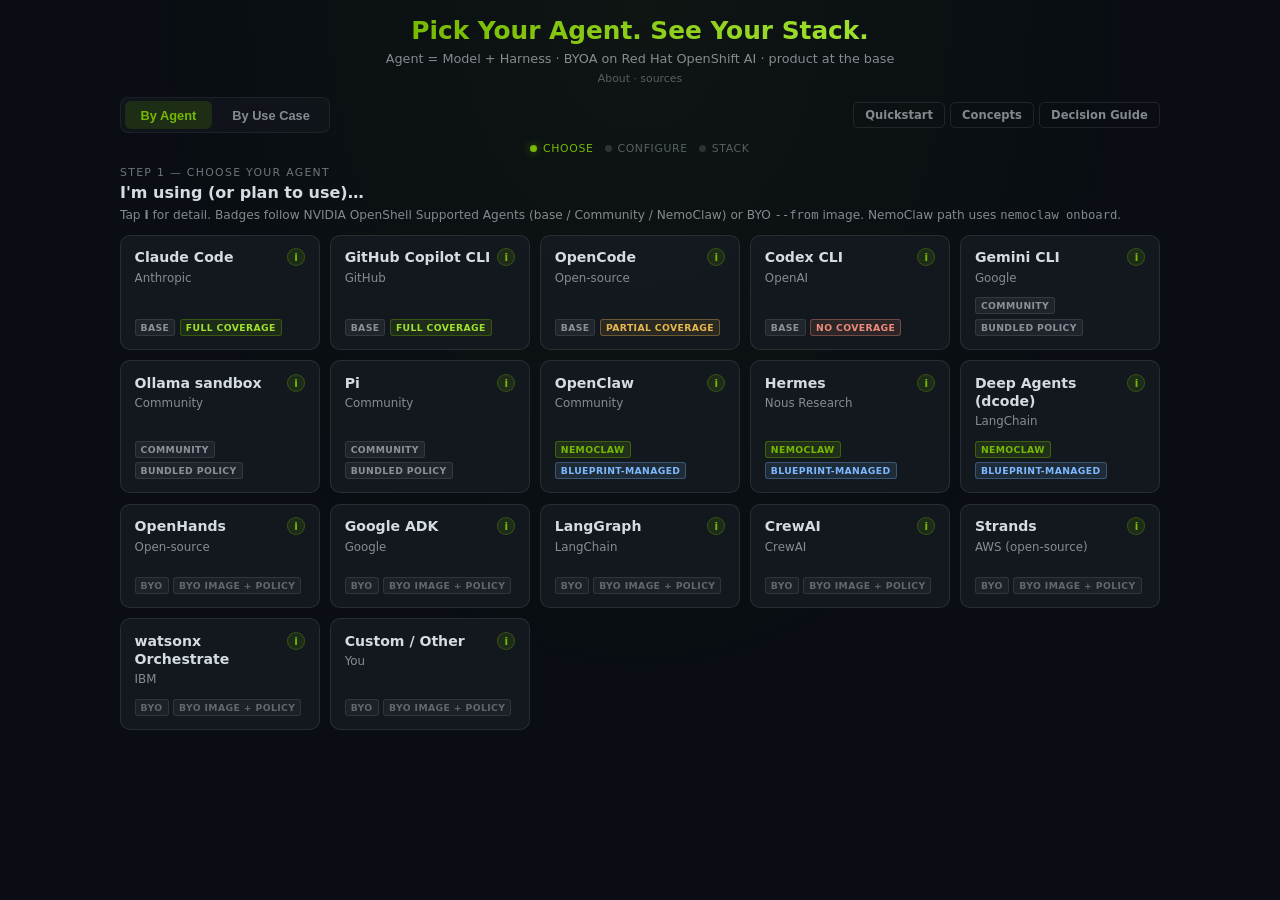
==== commit 9068dfa2: "fix(wizard): align agent matrix with NVIDIA OpenShell and NemoClaw docs Replace invented Custom img " ====
--- a/tutorials/docs/concepts/stack-wizard.html
+++ b/tutorials/docs/concepts/stack-wizard.html
@@ -696,7 +696,7 @@
   <p class="tagline">Agent = Model + Harness · BYOA on Red Hat OpenShift AI · product at the base</p>
   <details>
     <summary>About · sources</summary>
-    Maps agents and use cases to a Red Hat OpenShift AI stack. Sources: Red Hat AI Agentic Strategy 2026, Kagenti→OpenShell field guide, Sandboxing for Agents (July 2026). OpenShell planned DP in OpenShift AI 3.5 → TP in 3.6.
+    Agent matrix from <a href="https://docs.nvidia.com/openshell/about/supported-agents" target="_blank" rel="noopener">OpenShell Supported Agents</a>, Community <code>--from</code> sandboxes, and <a href="https://docs.nvidia.com/nemoclaw/" target="_blank" rel="noopener">NemoClaw</a> (OpenClaw / Hermes / Deep Agents). Isolation profiles from Red Hat AI Sandboxing for Agents. Product base: Red Hat OpenShift AI.
   </details>
 </div>
 
@@ -723,7 +723,7 @@
   <div class="step active" id="step1" role="tabpanel">
     <div class="step-label">Step 1 — Choose your agent</div>
     <div class="question">I'm using (or plan to use)…</div>
-    <p class="hint">Tap <strong>i</strong> for detail. Amber badges = not fully ready. Pattern 1 = whole-agent; Pattern 2 = harness-native (OpenClaw shipped; Hermes announced). Gemini is not in the base-image matrix yet.</p>
+    <p class="hint">Tap <strong>i</strong> for detail. Badges follow NVIDIA OpenShell Supported Agents (base / Community / NemoClaw) or BYO <code>--from</code> image. NemoClaw path uses <code>nemoclaw onboard</code>.</p>
     <div class="agent-grid" id="agentGrid"></div>
   </div>
 
@@ -764,46 +764,39 @@
 
 <script>
 /**
- * Accuracy sources (July 2026 field enablement — keep in sync):
- * - From Kagenti to OpenShell (Field Positioning Guide)
- * - Red Hat AI — Agentic AI Product Strategy 2026
- * - Red Hat AI Sandboxing for Agents (July 2026)
- * - OpenShell upstream supported-agents + architecture
+ * Accuracy sources (keep in sync — prefer primary docs over field slides):
+ * - https://docs.nvidia.com/openshell/about/supported-agents
+ * - https://docs.nvidia.com/openshell/sandboxes/manage-sandboxes ( --from )
+ * - https://github.com/NVIDIA/OpenShell-Community (community sandboxes, e.g. gemini)
+ * - https://docs.nvidia.com/nemoclaw/ (OpenClaw / Hermes / Deep Agents)
+ * - https://docs.nvidia.com/nemoclaw/user-guide/openclaw/about/ecosystem (NemoClaw vs OpenShell path)
+ * - Red Hat AI Sandboxing for Agents / Agentic Strategy 2026 (OpenShift AI product + isolation profiles only)
  *
- * Layering (compose, do not conflate):
- *   Kata / OSC     = hardware / dedicated-kernel isolation (GA layered product)
- *   OpenShell      = in-sandbox policy: Landlock, seccomp, netns, OPA L4/L7,
- *                    inference.local cred injection, OCSF audit
- *   agent-sandbox  = Sandbox CRD lifecycle (kubernetes-sigs; ships with OSC path)
- *   MCP Gateway    = Red Hat AI tool governance (Envoy + Kuadrant AuthPolicy + Authorino)
- *   ogx            = Open Responses / Mode-2 platform API surface (not OpenShell core)
- *   MLflow/OTEL    = OpenShift AI · AgentRuntime tracing/eval (not OpenShell OCSF)
- *
- * Identity: Kagenti had full SPIRE via AuthBridge (Dev Preview, converged away).
- * OpenShell closes the gap with JWT-SVID grants / exchange; Red Hat contributes
- * OIDC + SPIFFE identity drivers. Subjects are SPIFFE-shaped today.
- *
- * Product vs capability (Red Hat AI Agentic Strategy 2026 Appendix A):
- *   Product = Red Hat OpenShift AI (Red Hat AI portfolio).
- *   OpenShell = capability (Planned DP in OpenShift AI 3.5, targeting TP in 3.6; NVIDIA collab).
- *   MCP Gateway, ogx, NeMo Guardrails, EvalHub, Garak, MLflow = capabilities (not products).
- *   Kata / OSC = GA layered capability (OpenShift Sandboxed Containers) composing under OpenShift AI.
- * Upstream OpenShell is also alpha / single-player-first.
+ * Do not invent: "Custom img", RHAISTRAT tickets, harness.use_plugin("openshell"),
+ * or Pattern 1/2 badges — those are not NVIDIA OpenShell/NemoClaw matrix labels.
+ * Use OpenShell path vs NemoClaw path (ecosystem docs).
  */
 
 const POLICY_BADGES = {
-  full: { cls: "badge-full", text: "Policy: full" },
-  partial: { cls: "badge-partial", text: "Policy: partial" },
-  none: { cls: "badge-none", text: "Policy: none" },
-  blueprint: { cls: "badge-blueprint", text: "NemoClaw blueprint" },
-  bundled: { cls: "badge-bundled", text: "Community image" },
-  custom: { cls: "badge-custom", text: "Custom / validated image" },
-  framework: { cls: "badge-custom", text: "BYOA image" },
+  full: { cls: "badge-full", text: "Full coverage" },
+  partial: { cls: "badge-partial", text: "Partial coverage" },
+  none: { cls: "badge-none", text: "No coverage" },
+  blueprint: { cls: "badge-blueprint", text: "Blueprint-managed" },
+  bundled: { cls: "badge-bundled", text: "Bundled policy" },
+  byo: { cls: "badge-custom", text: "BYO image + policy" },
 };
 
-const ENTRY_PATTERNS = {
-  whole: "Pattern 1 — Whole-agent sandboxing (openshell sandbox create)",
-  harness: "Pattern 2 — Harness-native (harness.use_plugin(\"openshell\"))",
+const SOURCE_BADGES = {
+  base: { cls: "badge-bundled", text: "base" },
+  community: { cls: "badge-bundled", text: "Community" },
+  nemoclaw: { cls: "badge-nc", text: "NemoClaw" },
+  byo: { cls: "badge-custom", text: "BYO" },
+};
+
+/** NVIDIA ecosystem: OpenShell path vs NemoClaw reference path. */
+const ENTRY_PATHS = {
+  openshell: "OpenShell path — openshell sandbox create",
+  nemoclaw: "NemoClaw path — nemoclaw onboard (reference stack)",
 };
 
 /** Isolation profiles from Red Hat AI Sandboxing for Agents (July 2026). */
@@ -835,125 +828,112 @@
   },
 };
 
+/**
+ * Agent catalog aligned to NVIDIA OpenShell Supported Agents + NemoClaw supported runtimes.
+ * Frameworks / OpenHands are BYO OpenShell images (documented --from container path), not matrix rows.
+ */
 const agents = {
   claude: {
     name: "Claude Code", by: "Anthropic", type: "coding",
-    hasOwnSandbox: true, nemoclaw: false, source: "base", policy: "full",
-    entry: "whole",
+    nemoclaw: false, source: "base", policy: "full", path: "openshell",
     command: "openshell sandbox create -- claude",
-    desc: "Whole-agent Pattern 1. Built-in harness. OpenShell default policy: full coverage. ANTHROPIC_API_KEY or inference.local + provider.",
+    desc: "OpenShell Supported Agents: source base, full coverage. Trailing command on the base image. ANTHROPIC_API_KEY or inference.local + provider.",
   },
   copilot: {
     name: "GitHub Copilot CLI", by: "GitHub", type: "coding",
-    hasOwnSandbox: false, nemoclaw: false, source: "base", policy: "full",
-    entry: "whole",
+    nemoclaw: false, source: "base", policy: "full", path: "openshell",
     command: "openshell sandbox create -- copilot",
-    desc: "Whole-agent Pattern 1. Base image. Default policy: full. GITHUB_TOKEN or COPILOT_GITHUB_TOKEN.",
+    desc: "OpenShell Supported Agents: source base, full coverage. GITHUB_TOKEN or COPILOT_GITHUB_TOKEN.",
   },
   opencode: {
     name: "OpenCode", by: "Open-source", type: "coding",
-    hasOwnSandbox: false, nemoclaw: false, source: "base", policy: "partial",
-    entry: "whole",
+    nemoclaw: false, source: "base", policy: "partial", path: "openshell",
     command: "openshell sandbox create -- opencode",
-    desc: "Whole-agent Pattern 1. Default policy: partial — add opencode.ai + binary paths for full function. Often pairs with inference.local.",
+    desc: "OpenShell Supported Agents: source base, partial coverage. Add opencode.ai endpoint and OpenCode binary paths for full function; often pairs with inference.local.",
   },
   codex: {
     name: "Codex CLI", by: "OpenAI", type: "coding",
-    hasOwnSandbox: true, nemoclaw: false, source: "base", policy: "none",
-    entry: "whole",
+    nemoclaw: false, source: "base", policy: "none", path: "openshell",
     command: "openshell sandbox create --policy ./codex-policy.yaml -- codex",
-    desc: "Whole-agent Pattern 1. Default policy: none — custom OpenAI endpoints + Codex binary paths required.",
+    desc: "OpenShell Supported Agents: source base, no default coverage. Custom policy with OpenAI endpoints + Codex binary paths. OPENAI_API_KEY.",
   },
   gemini: {
     name: "Gemini CLI", by: "Google", type: "coding",
-    hasOwnSandbox: true, nemoclaw: false, source: "custom", policy: "custom",
-    entry: "whole",
-    command: "openshell sandbox create --from <validated-image> --policy ./gemini-policy.yaml -- gemini",
-    desc: "Field guide lists Gemini CLI under whole-agent Pattern 1 (package image + OpenShell policy). Not in the OpenShell base-image supported-agents matrix yet — use a validated/custom image (RHAISTRAT-1349 tracks Red Hat validated images).",
+    nemoclaw: false, source: "community", policy: "bundled", path: "openshell",
+    command: "openshell sandbox create --from gemini",
+    desc: "OpenShell Community sandbox (not in base image). NVIDIA OpenShell-Community: openshell sandbox create --from gemini. Bundled image + policy for Gemini CLI.",
   },
   ollama: {
     name: "Ollama sandbox", by: "Community", type: "coding",
-    hasOwnSandbox: false, nemoclaw: false, source: "community", policy: "bundled",
-    entry: "whole",
+    nemoclaw: false, source: "community", policy: "bundled", path: "openshell",
     command: "openshell sandbox create --from ollama",
-    desc: "Community image with bundled policy. Separate from host Ollama.",
+    desc: "OpenShell Supported Agents: source ollama, bundled policy. Launch with --from ollama.",
   },
   pi: {
     name: "Pi", by: "Community", type: "coding",
-    hasOwnSandbox: false, nemoclaw: false, source: "community", policy: "bundled",
-    entry: "whole",
+    nemoclaw: false, source: "community", policy: "bundled", path: "openshell",
     command: "openshell sandbox create --from pi",
-    desc: "Community image with Pi pre-installed.",
+    desc: "OpenShell Supported Agents: source pi, bundled policy. Launch with --from pi.",
   },
   openclaw: {
     name: "OpenClaw", by: "Community", type: "assistant",
-    hasOwnSandbox: false, nemoclaw: true, source: "nemoclaw", policy: "blueprint",
-    entry: "harness",
-    command: "nemoclaw onboard   # or harness.use_plugin(\"openshell\")",
-    desc: "Harness-native Pattern 2 (shipped for OpenClaw). Prefer NemoClaw onboard / plugin path so blueprint policy + managed inference stay consistent. BYOA: OpenClaw is a first-class Red Hat AI target runtime.",
+    nemoclaw: true, source: "nemoclaw", policy: "blueprint", path: "nemoclaw",
+    command: "nemoclaw onboard",
+    desc: "OpenShell Supported Agents + NemoClaw: blueprint-managed. Prefer nemoclaw onboard (reference stack). Community alternative: openshell sandbox create --from openclaw (less automation/hardening than NemoClaw).",
   },
   hermes: {
     name: "Hermes", by: "Nous Research", type: "assistant",
-    hasOwnSandbox: false, nemoclaw: true, source: "nemoclaw", policy: "blueprint",
-    entry: "harness",
-    command: "nemoclaw onboard --agent hermes",
-    desc: "Harness-native Pattern 2 (announced). NemoClaw packaging for OpenShell — not a base-image trailing command.",
+    nemoclaw: true, source: "nemoclaw", policy: "blueprint", path: "nemoclaw",
+    command: "nemohermes onboard",
+    desc: "NemoClaw supported agent (Tested per NemoClaw platform support). Onboard with nemohermes onboard or nemoclaw onboard --agent hermes. Not a base-image trailing command. Production parity with OpenClaw is not asserted.",
   },
   deepagents: {
     name: "Deep Agents (dcode)", by: "LangChain", type: "coding",
-    hasOwnSandbox: false, nemoclaw: true, source: "nemoclaw", policy: "blueprint",
-    entry: "harness",
-    command: "nemoclaw onboard --agent langchain-deepagents-code",
-    desc: "LangChain coding harness. NemoClaw packaging path. LangChain is an active Red Hat co-sell / validated-architecture partner on OpenShift + NVIDIA.",
+    nemoclaw: true, source: "nemoclaw", policy: "blueprint", path: "nemoclaw",
+    command: "nemo-deepagents onboard",
+    desc: "NemoClaw supported agent: LangChain Deep Agents Code. Onboard with nemo-deepagents onboard or nemoclaw onboard --agent langchain-deepagents-code (NEMOCLAW_AGENT=langchain-deepagents-code).",
   },
   openhands: {
     name: "OpenHands", by: "Open-source", type: "coding",
-    hasOwnSandbox: true, nemoclaw: false, source: "custom", policy: "custom",
-    entry: "whole",
-    command: "openshell sandbox create --from <openhands-image> --policy ./policy.yaml",
-    desc: "Own sandbox notions + whole-agent Pattern 1 on OpenShell when packaged as an OCI image with policy.",
+    nemoclaw: false, source: "byo", policy: "byo", path: "openshell",
+    command: "openshell sandbox create --from <image> --policy ./policy.yaml",
+    desc: "Not listed on OpenShell Supported Agents. OpenShell path: bring your own container image via --from (registry image or local build) and author policy.",
   },
   adk: {
     name: "Google ADK", by: "Google", type: "workflow",
-    hasOwnSandbox: false, nemoclaw: false, source: "framework", policy: "framework",
-    entry: "whole",
+    nemoclaw: false, source: "byo", policy: "byo", path: "openshell",
     command: "openshell sandbox create --from <your-agent-image> --policy ./policy.yaml",
-    desc: "BYOA framework target. Red Hat positions as complement to Vertex/Agent Engine: same ADK agent on OpenShift AI / air-gap with OpenShell + platform identity — not a Vertex lock-in.",
+    desc: "Not listed on OpenShell Supported Agents. BYO framework image on the OpenShell path (--from + policy).",
   },
   langgraph: {
     name: "LangGraph", by: "LangChain", type: "workflow",
-    hasOwnSandbox: false, nemoclaw: false, source: "framework", policy: "framework",
-    entry: "whole",
+    nemoclaw: false, source: "byo", policy: "byo", path: "openshell",
     command: "openshell sandbox create --from <your-agent-image> --policy ./policy.yaml",
-    desc: "BYOA framework. Active LangChain partnership: framework + Red Hat platform + NVIDIA inference.",
+    desc: "Not listed on OpenShell Supported Agents. BYO framework image on the OpenShell path. (LangChain Deep Agents Code is a separate NemoClaw-supported runtime.)",
   },
   crewai: {
     name: "CrewAI", by: "CrewAI", type: "workflow",
-    hasOwnSandbox: false, nemoclaw: false, source: "framework", policy: "framework",
-    entry: "whole",
+    nemoclaw: false, source: "byo", policy: "byo", path: "openshell",
     command: "openshell sandbox create --from <your-agent-image> --policy ./policy.yaml",
-    desc: "BYOA multi-agent framework. Starter-kit target in Red Hat AI onboarding theme.",
+    desc: "Not listed on OpenShell Supported Agents. BYO framework image on the OpenShell path (--from + policy).",
   },
   strands: {
     name: "Strands", by: "AWS (open-source)", type: "workflow",
-    hasOwnSandbox: false, nemoclaw: false, source: "framework", policy: "framework",
-    entry: "whole",
+    nemoclaw: false, source: "byo", policy: "byo", path: "openshell",
     command: "openshell sandbox create --from <your-agent-image> --policy ./policy.yaml",
-    desc: "BYOA SDK (Apache 2.0). Compete with AgentCore on portability: same agent on OpenShift AI anywhere, OpenShell for process sandboxing.",
+    desc: "Not listed on OpenShell Supported Agents. BYO SDK image on the OpenShell path (--from + policy).",
   },
   watsonx: {
     name: "watsonx Orchestrate", by: "IBM", type: "workflow",
-    hasOwnSandbox: false, nemoclaw: false, source: "framework", policy: "framework",
-    entry: "whole",
+    nemoclaw: false, source: "byo", policy: "byo", path: "openshell",
     command: "openshell sandbox create --from <your-agent-image> --policy ./policy.yaml",
-    desc: "Enterprise harness/control plane. Watson.x also appears as a multi-provider inference backend in Red Hat AI strategy. OpenShell is still the sandbox runtime when workloads run in OpenShell; watsonx control-plane ≠ OpenShell.",
+    desc: "Not listed on OpenShell Supported Agents. If the workload runs in OpenShell, use a BYO image + policy; watsonx control plane is not OpenShell.",
   },
   custom: {
     name: "Custom / Other", by: "You", type: "any",
-    hasOwnSandbox: false, nemoclaw: false, source: "framework", policy: "framework",
-    entry: "whole",
+    nemoclaw: false, source: "byo", policy: "byo", path: "openshell",
     command: "openshell sandbox create --from <your-image> --policy ./policy.yaml -- <entrypoint>",
-    desc: "BYOA: Red Hat does not pick framework winners. Package as OCI; OpenShell enforces allow/deny at the runtime boundary.",
+    desc: "OpenShell documented BYO path: --from a community name, local directory, or container image; supply policy as needed.",
   },
 };
 
@@ -1150,8 +1130,6 @@
   "closing-gap": { cls: "badge-maturity", text: "Gap" },
   alpha: { cls: "badge-maturity", text: "Alpha" },
   "rhoai-dp": { cls: "badge-maturity", text: "DP 3.5 → TP 3.6" },
-  announced: { cls: "badge-maturity", text: "Announced" },
-  "not-in-matrix": { cls: "badge-maturity", text: "Custom img" },
   capability: { cls: "badge-bundled", text: "Capability" },
 };
 
@@ -1194,7 +1172,12 @@
 });
 
 function policyBadge(policy) {
-  const b = POLICY_BADGES[policy] || POLICY_BADGES.custom;
+  const b = POLICY_BADGES[policy] || POLICY_BADGES.byo;
+  return `<span class="badge ${b.cls}">${b.text}</span>`;
+}
+
+function sourceBadge(source) {
+  const b = SOURCE_BADGES[source] || SOURCE_BADGES.byo;
   return `<span class="badge ${b.cls}">${b.text}</span>`;
 }
 
@@ -1229,9 +1212,7 @@
   updateProgress(0);
 }
 
-function agentMaturity(a) {
-  if (a.name === "Hermes") return "announced";
-  if (a.name === "Gemini CLI") return "not-in-matrix";
+function agentMaturity(_a) {
   return null;
 }
 
@@ -1247,10 +1228,9 @@
       </div>
       <p>${a.by}</p>
       <div class="meta">
+        ${sourceBadge(a.source)}
         ${policyBadge(a.policy)}
         ${maturityBadge(agentMaturity(a))}
-        ${a.nemoclaw ? `<span class="badge badge-nc">NemoClaw</span>` : ""}
-        <span class="badge badge-bundled">${a.entry === "harness" ? "Pattern 2" : "Pattern 1"}</span>
       </div>
     </div>
   `).join("");
@@ -1318,7 +1298,7 @@
   selectedUseCase = null;
   renderAgentGrid();
   const a = agents[id];
-  enterStep2(a.name, `· ${a.by} · ${a.entry === "harness" ? "Pattern 2" : "Pattern 1"}`, defaultCapsForAgent());
+  enterStep2(a.name, `· ${a.by} · ${a.path === "nemoclaw" ? "NemoClaw path" : "OpenShell path"}`, defaultCapsForAgent());
 }
 
 function selectUseCase(id) {
@@ -1348,22 +1328,19 @@
 function policyCallout(a) {
   if (!a) return "";
   if (a.policy === "none") {
-    return `<div class="callout callout-warn"><strong>Policy gap:</strong> Codex has <em>no</em> default OpenShell policy coverage. Ship custom endpoints + binary paths before relying on deny-by-default egress.</div>`;
+    return `<div class="callout callout-warn"><strong>No coverage:</strong> Codex needs a custom policy (OpenAI endpoints + Codex binary paths) per OpenShell Supported Agents.</div>`;
   }
   if (a.policy === "partial") {
-    return `<div class="callout callout-warn"><strong>Partial policy:</strong> OpenCode needs extra endpoints/binaries (e.g. opencode.ai). See OpenShell supported-agents.</div>`;
+    return `<div class="callout callout-warn"><strong>Partial coverage:</strong> OpenCode needs extra endpoints/binaries (e.g. opencode.ai). See OpenShell Supported Agents.</div>`;
   }
-  if (a.policy === "custom" && a.name.includes("Gemini")) {
-    return `<div class="callout callout-info"><strong>Whole-agent Pattern 1:</strong> Field guide lists Gemini CLI as package-image + OpenShell. Not yet in the base-image matrix — use a validated/custom image (Red Hat validated images tracked under RHAISTRAT-1349).</div>`;
+  if (a.source === "community") {
+    return `<div class="callout callout-info"><strong>Community sandbox:</strong> Use <code>${escapeHtml(a.command)}</code> (OpenShell Community / Supported Agents <code>--from</code> path).</div>`;
   }
-  if (a.policy === "custom") {
-    return `<div class="callout callout-warn"><strong>Custom image:</strong> Author network/binary policy for your container.</div>`;
-  }
-  if (a.policy === "framework") {
-    return `<div class="callout callout-info"><strong>BYOA:</strong> Red Hat does not pick framework winners. Package as OCI; OpenShell + platform layers make it production-ready.</div>`;
+  if (a.policy === "byo") {
+    return `<div class="callout callout-info"><strong>BYO image:</strong> Not on the OpenShell Supported Agents matrix. Use <code>openshell sandbox create --from</code> with your image and author policy.</div>`;
   }
   if (a.policy === "blueprint") {
-    return `<div class="callout callout-info"><strong>Harness-native Pattern 2:</strong> Prefer NemoClaw / <code>harness.use_plugin("openshell")</code> so blueprint policy and inference wiring stay consistent. OpenClaw shipped; Hermes announced.</div>`;
+    return `<div class="callout callout-info"><strong>NemoClaw path:</strong> Prefer <code>${escapeHtml(a.command)}</code> so blueprint policy and managed inference stay consistent. See NemoClaw ecosystem: NemoClaw path vs OpenShell path.</div>`;
   }
   return "";
 }
@@ -1422,7 +1399,7 @@
     addonItems.push("EvalHub — OpenShift AI evaluation capability (orchestrates Garak and other providers)");
     addonItems.push("Garak — adversarial scanning capability via EvalHub providers");
   }
-  if (a?.nemoclaw) addonItems.push(`NemoClaw / Pattern 2: <code>${a.command}</code>`);
+  if (a?.nemoclaw) addonItems.push(`NemoClaw path: <code>${a.command}</code>`);
 
   const resultName = a?.name || uc?.name || "Stack";
   const harnessName = a?.name || uc?.harnessSuggest || "Your harness";
@@ -1450,10 +1427,10 @@
     : "OpenShift eval overlays (disableTls + allowUnauthenticatedUsers) are trusted-network only.");
 
   const entryLine = a
-    ? ENTRY_PATTERNS[a.entry]
+    ? ENTRY_PATHS[a.path]
     : (uc?.name?.includes("Mode 2") || caps.ogx
       ? "Mode 2 — Sandbox execution via platform APIs (ogx / Responses)"
-      : "Mode 1 — Sandbox the whole agent (typical OpenShell path)");
+      : "OpenShell path — openshell sandbox create");
 
   syncUrl(caps);
 
@@ -1490,9 +1467,10 @@
   })();
   const harnessTip = [
     "Agent = Model + Harness (LangChain): if you're not the model, you're the harness — tools, skills/MCP, orchestration, filesystem, hooks.",
-    "BYOA: you bring this layer; OpenShift AI does not pick a winning framework.",
+    "Integration path (NVIDIA): OpenShell path vs NemoClaw reference path — see NemoClaw ecosystem docs.",
     harnessDesc,
     entryLine,
+    a?.command ? `Command: ${a.command}` : "",
     policyTip,
   ].filter(Boolean).join(" ");
 
@@ -1564,16 +1542,17 @@
             <span class="cake-index">02 · Harness</span>
             <div class="cake-title-row">
               <div class="cake-product">${harnessName}</div>
-              <span class="badge badge-bundled">BYOA</span>
+              ${a ? sourceBadge(a.source) : '<span class="badge badge-bundled">BYOA</span>'}
               ${harnessMaturity}
               ${a ? policyBadge(a.policy) : ""}
-              ${a?.nemoclaw ? '<span class="badge badge-nc">NemoClaw</span>' : ""}
               ${infoButton(harnessTip, "About harness (Agent = Model + Harness)")}
             </div>
           </div>
           <ul class="cake-chips">
-            ${chipOn(a?.entry === "harness" ? "Pattern 2" : "Pattern 1")}
-            ${a?.nemoclaw ? chipOn("NemoClaw path") : chipOn("BYOA image")}
+            ${chipOn(a?.path === "nemoclaw" ? "NemoClaw path" : "OpenShell path")}
+            ${a?.source === "community" ? chipOn(a.command.replace("openshell sandbox create ", "")) : ""}
+            ${a?.source === "base" ? chipOn("base image") : ""}
+            ${a?.source === "byo" ? chipOn("--from <image>") : ""}
           </ul>
           ${suggestAgentsHtml(uc?.suggestedAgents)}
         </section>
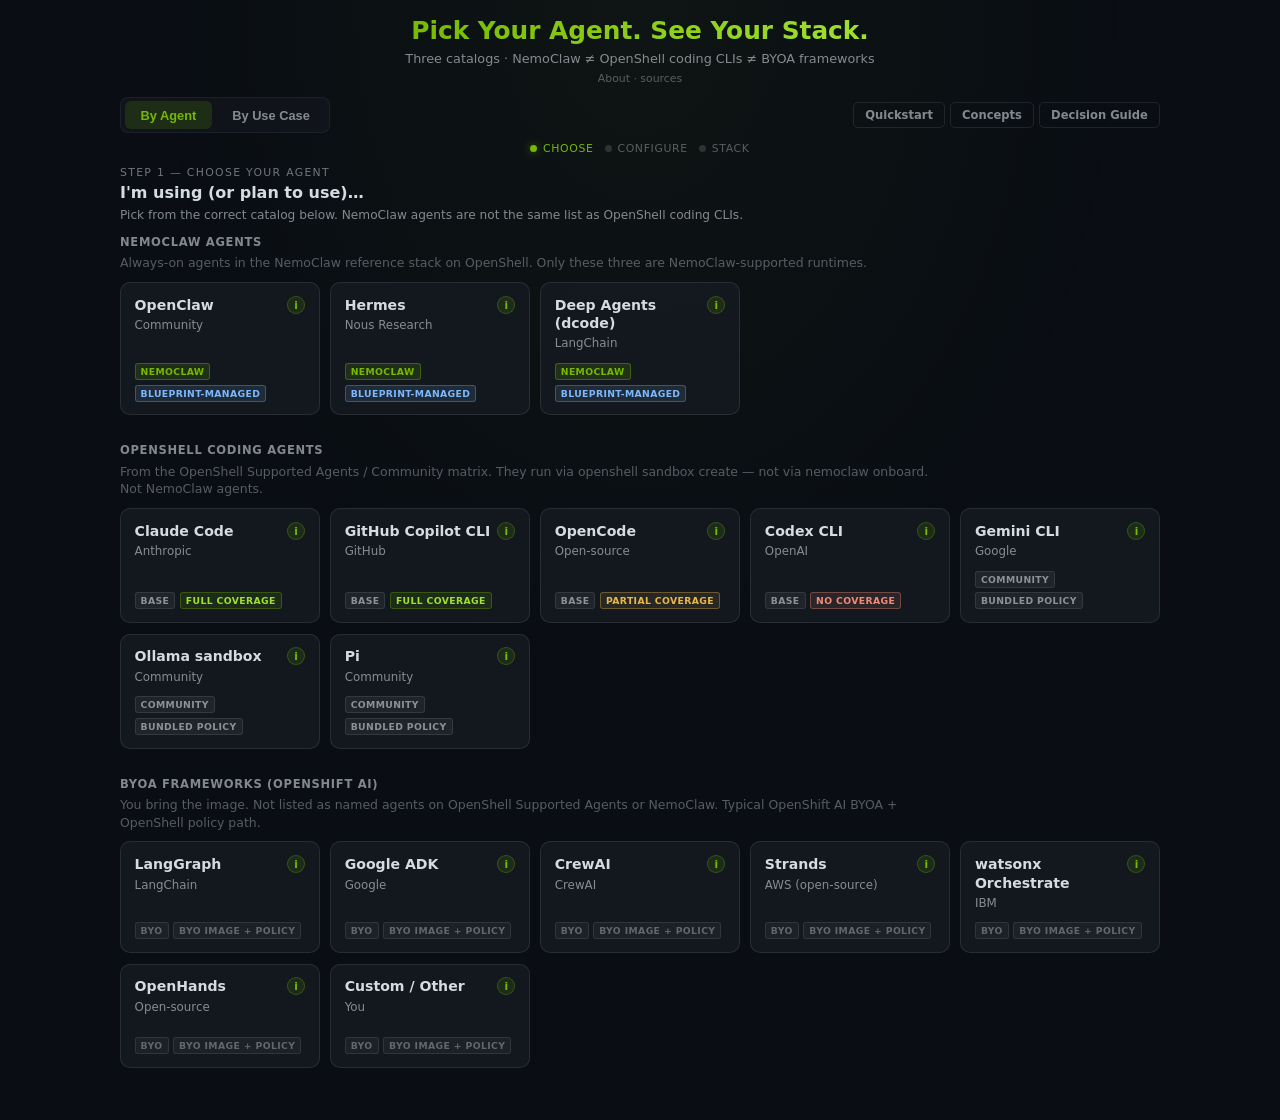
==== commit 657e9a5c: "fix(wizard): split NemoClaw vs OpenShell vs BYOA agent catalogs Claude/Gemini/OpenCode stay as OpenS" ====
--- a/tutorials/docs/concepts/stack-wizard.html
+++ b/tutorials/docs/concepts/stack-wizard.html
@@ -183,6 +183,22 @@
 .hint { font-size: 0.76rem; color: var(--muted); margin: 0 0 0.65rem; line-height: 1.4; }
 
 /* ---- Grids: stretch equal-height cells; never clip ---- */
+.agent-groups { display: flex; flex-direction: column; gap: 1.25rem; }
+.agent-group-label {
+  font-size: 0.72rem;
+  font-weight: 700;
+  letter-spacing: 0.06em;
+  text-transform: uppercase;
+  color: var(--muted);
+  margin: 0 0 0.35rem;
+}
+.agent-group-note {
+  font-size: 0.78rem;
+  color: var(--dim);
+  margin: 0 0 0.65rem;
+  line-height: 1.4;
+  max-width: 52rem;
+}
 .agent-grid {
   display: grid;
   grid-template-columns: repeat(auto-fill, minmax(168px, 1fr));
@@ -693,10 +709,13 @@
 
 <div class="header">
   <div class="header-row"><h1>Pick Your Agent. See Your Stack.</h1></div>
-  <p class="tagline">Agent = Model + Harness · BYOA on Red Hat OpenShift AI · product at the base</p>
+  <p class="tagline">Three catalogs · NemoClaw ≠ OpenShell coding CLIs ≠ BYOA frameworks</p>
   <details>
     <summary>About · sources</summary>
-    Agent matrix from <a href="https://docs.nvidia.com/openshell/about/supported-agents" target="_blank" rel="noopener">OpenShell Supported Agents</a>, Community <code>--from</code> sandboxes, and <a href="https://docs.nvidia.com/nemoclaw/" target="_blank" rel="noopener">NemoClaw</a> (OpenClaw / Hermes / Deep Agents). Isolation profiles from Red Hat AI Sandboxing for Agents. Product base: Red Hat OpenShift AI.
+    <strong>NemoClaw</strong> only sandboxes OpenClaw, Hermes, and LangChain Deep Agents Code (<a href="https://docs.nvidia.com/nemoclaw/" target="_blank" rel="noopener">docs</a>).
+    <strong>OpenShell Supported Agents</strong> separately lists base/community coding CLIs such as Claude Code and OpenCode (<a href="https://docs.nvidia.com/openshell/about/supported-agents" target="_blank" rel="noopener">matrix</a>) — those are not NemoClaw agents.
+    Claude Code / Copilot / Codex may appear in NemoClaw install prompts as the <em>host coding agent that helps you install</em>, not as the agent running inside the sandbox.
+    <strong>OpenShift AI</strong> is the product base for BYOA frameworks (LangGraph, ADK, …) plus OpenShell as a portfolio capability — choosing Claude Code does not mean “NemoClaw on OpenShift AI.”
   </details>
 </div>
 
@@ -723,8 +742,8 @@
   <div class="step active" id="step1" role="tabpanel">
     <div class="step-label">Step 1 — Choose your agent</div>
     <div class="question">I'm using (or plan to use)…</div>
-    <p class="hint">Tap <strong>i</strong> for detail. Badges follow NVIDIA OpenShell Supported Agents (base / Community / NemoClaw) or BYO <code>--from</code> image. NemoClaw path uses <code>nemoclaw onboard</code>.</p>
-    <div class="agent-grid" id="agentGrid"></div>
+    <p class="hint">Pick from the correct catalog below. NemoClaw agents are not the same list as OpenShell coding CLIs.</p>
+    <div class="agent-groups" id="agentGrid"></div>
   </div>
 
   <!-- STEP 1: By Use Case -->
@@ -829,39 +848,64 @@
 };
 
 /**
- * Agent catalog aligned to NVIDIA OpenShell Supported Agents + NemoClaw supported runtimes.
- * Frameworks / OpenHands are BYO OpenShell images (documented --from container path), not matrix rows.
+ * Three catalogs — do not conflate:
+ *   nemoclaw  = NemoClaw docs (OpenClaw, Hermes, Deep Agents Code only)
+ *   openshell = OpenShell Supported Agents / Community --from (coding CLIs)
+ *   byo       = OpenShift AI BYOA frameworks (not on NVIDIA agent matrices)
+ *
+ * Claude Code etc. can install NemoClaw from a host UI; that does not make them NemoClaw agents.
  */
+const AGENT_GROUPS = [
+  {
+    id: "nemoclaw",
+    title: "NemoClaw agents",
+    note: "Always-on agents in the NemoClaw reference stack on OpenShell. Only these three are NemoClaw-supported runtimes.",
+    ids: ["openclaw", "hermes", "deepagents"],
+  },
+  {
+    id: "openshell",
+    title: "OpenShell coding agents",
+    note: "From the OpenShell Supported Agents / Community matrix. They run via openshell sandbox create — not via nemoclaw onboard. Not NemoClaw agents.",
+    ids: ["claude", "copilot", "opencode", "codex", "gemini", "ollama", "pi"],
+  },
+  {
+    id: "byo",
+    title: "BYOA frameworks (OpenShift AI)",
+    note: "You bring the image. Not listed as named agents on OpenShell Supported Agents or NemoClaw. Typical OpenShift AI BYOA + OpenShell policy path.",
+    ids: ["langgraph", "adk", "crewai", "strands", "watsonx", "openhands", "custom"],
+  },
+];
+
 const agents = {
   claude: {
     name: "Claude Code", by: "Anthropic", type: "coding",
     nemoclaw: false, source: "base", policy: "full", path: "openshell",
     command: "openshell sandbox create -- claude",
-    desc: "OpenShell Supported Agents: source base, full coverage. Trailing command on the base image. ANTHROPIC_API_KEY or inference.local + provider.",
+    desc: "OpenShell Supported Agents (base, full coverage) — not a NemoClaw agent. Trailing command on the base image. Separate from using Claude Code on the host to help install NemoClaw.",
   },
   copilot: {
     name: "GitHub Copilot CLI", by: "GitHub", type: "coding",
     nemoclaw: false, source: "base", policy: "full", path: "openshell",
     command: "openshell sandbox create -- copilot",
-    desc: "OpenShell Supported Agents: source base, full coverage. GITHUB_TOKEN or COPILOT_GITHUB_TOKEN.",
+    desc: "OpenShell Supported Agents (base, full coverage) — not a NemoClaw agent. GITHUB_TOKEN or COPILOT_GITHUB_TOKEN.",
   },
   opencode: {
     name: "OpenCode", by: "Open-source", type: "coding",
     nemoclaw: false, source: "base", policy: "partial", path: "openshell",
     command: "openshell sandbox create -- opencode",
-    desc: "OpenShell Supported Agents: source base, partial coverage. Add opencode.ai endpoint and OpenCode binary paths for full function; often pairs with inference.local.",
+    desc: "OpenShell Supported Agents (base, partial coverage) — not a NemoClaw agent. Add opencode.ai + binary paths for full function.",
   },
   codex: {
     name: "Codex CLI", by: "OpenAI", type: "coding",
     nemoclaw: false, source: "base", policy: "none", path: "openshell",
     command: "openshell sandbox create --policy ./codex-policy.yaml -- codex",
-    desc: "OpenShell Supported Agents: source base, no default coverage. Custom policy with OpenAI endpoints + Codex binary paths. OPENAI_API_KEY.",
+    desc: "OpenShell Supported Agents (base, no coverage) — not a NemoClaw agent. Custom policy + OPENAI_API_KEY.",
   },
   gemini: {
     name: "Gemini CLI", by: "Google", type: "coding",
     nemoclaw: false, source: "community", policy: "bundled", path: "openshell",
     command: "openshell sandbox create --from gemini",
-    desc: "OpenShell Community sandbox (not in base image). NVIDIA OpenShell-Community: openshell sandbox create --from gemini. Bundled image + policy for Gemini CLI.",
+    desc: "OpenShell Community --from gemini — not a NemoClaw agent and not in the base image.",
   },
   ollama: {
     name: "Ollama sandbox", by: "Community", type: "coding",
@@ -1216,9 +1260,8 @@
   return null;
 }
 
-function renderAgentGrid() {
-  const grid = document.getElementById("agentGrid");
-  grid.innerHTML = Object.entries(agents).map(([id, a]) => `
+function agentCardHtml(id, a) {
+  return `
     <div class="card${selectedAgent === id ? " selected" : ""}" data-id="${id}" role="button" tabindex="0"
       aria-pressed="${selectedAgent === id}" onclick="selectAgent('${id}')"
       onkeydown="if(event.key==='Enter'||event.key===' '){event.preventDefault();selectAgent('${id}')}">
@@ -1232,8 +1275,23 @@
         ${policyBadge(a.policy)}
         ${maturityBadge(agentMaturity(a))}
       </div>
-    </div>
-  `).join("");
+    </div>`;
+}
+
+function renderAgentGrid() {
+  const root = document.getElementById("agentGrid");
+  root.innerHTML = AGENT_GROUPS.map((g) => {
+    const cards = g.ids.map((id) => {
+      const a = agents[id];
+      return a ? agentCardHtml(id, a) : "";
+    }).join("");
+    return `
+      <section class="agent-group" aria-labelledby="ag-${g.id}">
+        <h3 class="agent-group-label" id="ag-${g.id}">${g.title}</h3>
+        <p class="agent-group-note">${g.note}</p>
+        <div class="agent-grid">${cards}</div>
+      </section>`;
+  }).join("");
 }
 
 function renderUseCaseGrid() {
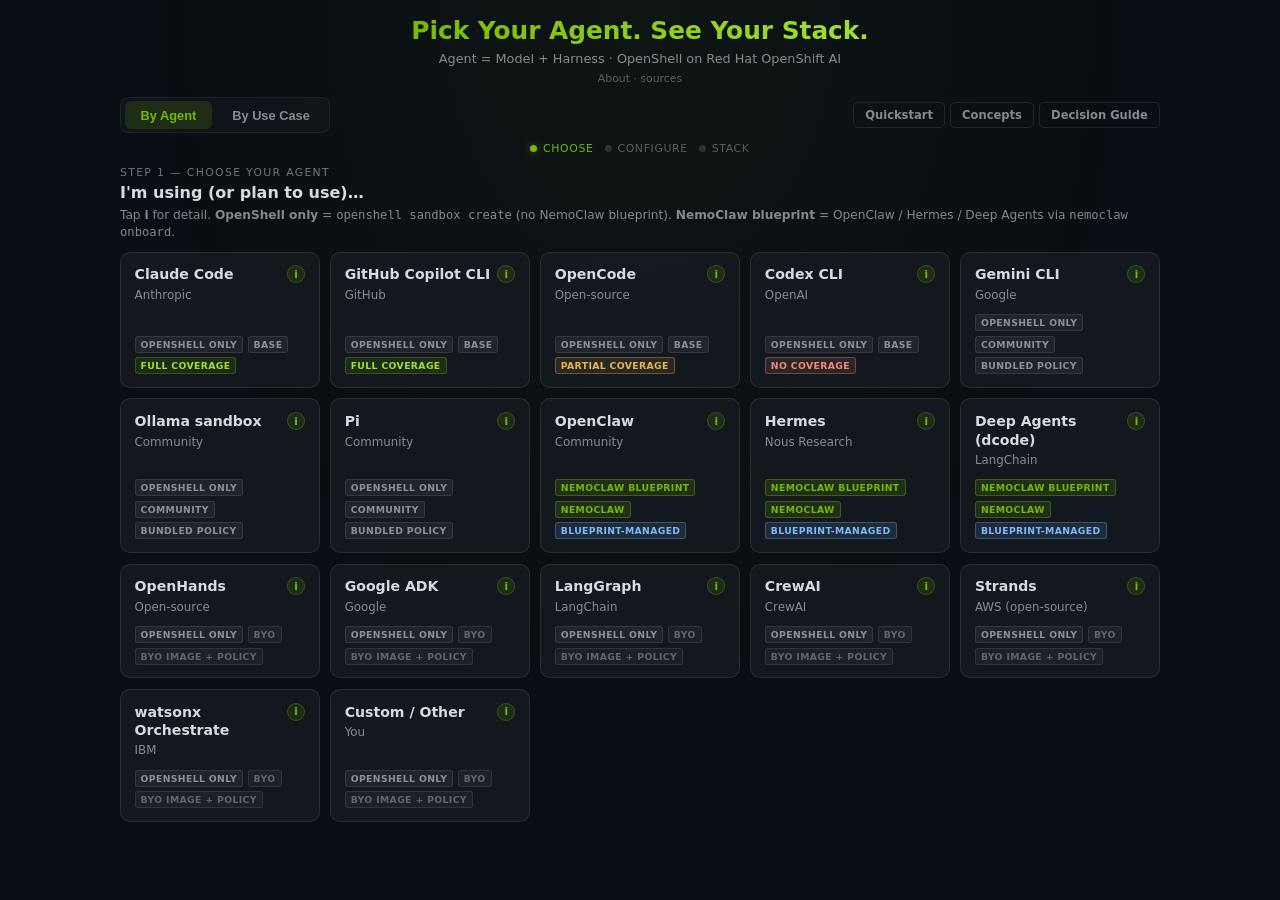
==== commit 774aa5a5: "fix(wizard): restore flat picker; badge OpenShell vs NemoClaw validity Research: Claude/Gemini/OpenC" ====
--- a/tutorials/docs/concepts/stack-wizard.html
+++ b/tutorials/docs/concepts/stack-wizard.html
@@ -183,22 +183,6 @@
 .hint { font-size: 0.76rem; color: var(--muted); margin: 0 0 0.65rem; line-height: 1.4; }
 
 /* ---- Grids: stretch equal-height cells; never clip ---- */
-.agent-groups { display: flex; flex-direction: column; gap: 1.25rem; }
-.agent-group-label {
-  font-size: 0.72rem;
-  font-weight: 700;
-  letter-spacing: 0.06em;
-  text-transform: uppercase;
-  color: var(--muted);
-  margin: 0 0 0.35rem;
-}
-.agent-group-note {
-  font-size: 0.78rem;
-  color: var(--dim);
-  margin: 0 0 0.65rem;
-  line-height: 1.4;
-  max-width: 52rem;
-}
 .agent-grid {
   display: grid;
   grid-template-columns: repeat(auto-fill, minmax(168px, 1fr));
@@ -709,13 +693,12 @@
 
 <div class="header">
   <div class="header-row"><h1>Pick Your Agent. See Your Stack.</h1></div>
-  <p class="tagline">Three catalogs · NemoClaw ≠ OpenShell coding CLIs ≠ BYOA frameworks</p>
+  <p class="tagline">Agent = Model + Harness · OpenShell on Red Hat OpenShift AI</p>
   <details>
     <summary>About · sources</summary>
-    <strong>NemoClaw</strong> only sandboxes OpenClaw, Hermes, and LangChain Deep Agents Code (<a href="https://docs.nvidia.com/nemoclaw/" target="_blank" rel="noopener">docs</a>).
-    <strong>OpenShell Supported Agents</strong> separately lists base/community coding CLIs such as Claude Code and OpenCode (<a href="https://docs.nvidia.com/openshell/about/supported-agents" target="_blank" rel="noopener">matrix</a>) — those are not NemoClaw agents.
-    Claude Code / Copilot / Codex may appear in NemoClaw install prompts as the <em>host coding agent that helps you install</em>, not as the agent running inside the sandbox.
-    <strong>OpenShift AI</strong> is the product base for BYOA frameworks (LangGraph, ADK, …) plus OpenShell as a portfolio capability — choosing Claude Code does not mean “NemoClaw on OpenShift AI.”
+    <a href="https://docs.nvidia.com/openshell/about/supported-agents" target="_blank" rel="noopener">OpenShell Supported Agents</a>
+    · <a href="https://docs.nvidia.com/nemoclaw/" target="_blank" rel="noopener">NemoClaw</a> (blueprint agents: OpenClaw, Hermes, Deep Agents Code only)
+    · Red Hat AI Sandboxing for Agents. Product base: Red Hat OpenShift AI.
   </details>
 </div>
 
@@ -742,8 +725,8 @@
   <div class="step active" id="step1" role="tabpanel">
     <div class="step-label">Step 1 — Choose your agent</div>
     <div class="question">I'm using (or plan to use)…</div>
-    <p class="hint">Pick from the correct catalog below. NemoClaw agents are not the same list as OpenShell coding CLIs.</p>
-    <div class="agent-groups" id="agentGrid"></div>
+    <p class="hint">Tap <strong>i</strong> for detail. <strong>OpenShell only</strong> = <code>openshell sandbox create</code> (no NemoClaw blueprint). <strong>NemoClaw blueprint</strong> = OpenClaw / Hermes / Deep Agents via <code>nemoclaw onboard</code>.</p>
+    <div class="agent-grid" id="agentGrid"></div>
   </div>
 
   <!-- STEP 1: By Use Case -->
@@ -812,6 +795,12 @@
   byo: { cls: "badge-custom", text: "BYO" },
 };
 
+/** How the agent attaches — badge answers "NemoClaw blueprint or OpenShell only?" */
+const PATH_BADGES = {
+  openshell: { cls: "badge-bundled", text: "OpenShell only" },
+  nemoclaw: { cls: "badge-nc", text: "NemoClaw blueprint" },
+};
+
 /** NVIDIA ecosystem: OpenShell path vs NemoClaw reference path. */
 const ENTRY_PATHS = {
   openshell: "OpenShell path — openshell sandbox create",
@@ -848,136 +837,118 @@
 };
 
 /**
- * Three catalogs — do not conflate:
- *   nemoclaw  = NemoClaw docs (OpenClaw, Hermes, Deep Agents Code only)
- *   openshell = OpenShell Supported Agents / Community --from (coding CLIs)
- *   byo       = OpenShift AI BYOA frameworks (not on NVIDIA agent matrices)
- *
- * Claude Code etc. can install NemoClaw from a host UI; that does not make them NemoClaw agents.
+ * Path validity (NVIDIA docs, July 2026):
+ * - NemoClaw blueprint agents ONLY: OpenClaw, Hermes, LangChain Deep Agents Code
+ *   https://github.com/NVIDIA/NemoClaw — nemoclaw onboard / nemohermes / nemo-deepagents
+ * - Claude Code, Copilot, OpenCode, Codex: OpenShell base image path ONLY
+ *   https://docs.nvidia.com/openshell/about/supported-agents — openshell sandbox create -- <agent>
+ * - Gemini / Ollama / Pi: OpenShell Community --from ONLY (not NemoClaw blueprints)
+ * - Claude/Codex/Copilot may install NemoClaw as a *host* coding agent; that is not a blueprint
+ * - OpenShift AI: OpenShell is a portfolio capability — OpenShell-path agents run under OpenShell
+ *   on the platform; NemoClaw blueprints are an additional NVIDIA reference packaging layer
  */
-const AGENT_GROUPS = [
-  {
-    id: "nemoclaw",
-    title: "NemoClaw agents",
-    note: "Always-on agents in the NemoClaw reference stack on OpenShell. Only these three are NemoClaw-supported runtimes.",
-    ids: ["openclaw", "hermes", "deepagents"],
-  },
-  {
-    id: "openshell",
-    title: "OpenShell coding agents",
-    note: "From the OpenShell Supported Agents / Community matrix. They run via openshell sandbox create — not via nemoclaw onboard. Not NemoClaw agents.",
-    ids: ["claude", "copilot", "opencode", "codex", "gemini", "ollama", "pi"],
-  },
-  {
-    id: "byo",
-    title: "BYOA frameworks (OpenShift AI)",
-    note: "You bring the image. Not listed as named agents on OpenShell Supported Agents or NemoClaw. Typical OpenShift AI BYOA + OpenShell policy path.",
-    ids: ["langgraph", "adk", "crewai", "strands", "watsonx", "openhands", "custom"],
-  },
-];
-
 const agents = {
   claude: {
     name: "Claude Code", by: "Anthropic", type: "coding",
     nemoclaw: false, source: "base", policy: "full", path: "openshell",
     command: "openshell sandbox create -- claude",
-    desc: "OpenShell Supported Agents (base, full coverage) — not a NemoClaw agent. Trailing command on the base image. Separate from using Claude Code on the host to help install NemoClaw.",
+    desc: "Valid with OpenShell only (base image, full coverage). Not a NemoClaw blueprint agent. On OpenShift AI: run via OpenShell capability. Host tip: Claude Code can help install NemoClaw, but the sandboxed agent would still be OpenClaw/Hermes/Deep Agents — not Claude Code itself.",
   },
   copilot: {
     name: "GitHub Copilot CLI", by: "GitHub", type: "coding",
     nemoclaw: false, source: "base", policy: "full", path: "openshell",
     command: "openshell sandbox create -- copilot",
-    desc: "OpenShell Supported Agents (base, full coverage) — not a NemoClaw agent. GITHUB_TOKEN or COPILOT_GITHUB_TOKEN.",
+    desc: "Valid with OpenShell only (base image, full coverage). Not a NemoClaw blueprint. On OpenShift AI: OpenShell path. GITHUB_TOKEN or COPILOT_GITHUB_TOKEN.",
   },
   opencode: {
     name: "OpenCode", by: "Open-source", type: "coding",
     nemoclaw: false, source: "base", policy: "partial", path: "openshell",
     command: "openshell sandbox create -- opencode",
-    desc: "OpenShell Supported Agents (base, partial coverage) — not a NemoClaw agent. Add opencode.ai + binary paths for full function.",
+    desc: "Valid with OpenShell only (base image, partial coverage). Not a NemoClaw blueprint. Add opencode.ai + binary paths for full function.",
   },
   codex: {
     name: "Codex CLI", by: "OpenAI", type: "coding",
     nemoclaw: false, source: "base", policy: "none", path: "openshell",
     command: "openshell sandbox create --policy ./codex-policy.yaml -- codex",
-    desc: "OpenShell Supported Agents (base, no coverage) — not a NemoClaw agent. Custom policy + OPENAI_API_KEY.",
+    desc: "Valid with OpenShell only (base image, no default coverage — custom policy). Not a NemoClaw blueprint. OPENAI_API_KEY.",
   },
   gemini: {
     name: "Gemini CLI", by: "Google", type: "coding",
     nemoclaw: false, source: "community", policy: "bundled", path: "openshell",
     command: "openshell sandbox create --from gemini",
-    desc: "OpenShell Community --from gemini — not a NemoClaw agent and not in the base image.",
+    desc: "Valid with OpenShell Community (--from gemini). Not in base image. Not a NemoClaw blueprint. On OpenShift AI: OpenShell path.",
   },
   ollama: {
     name: "Ollama sandbox", by: "Community", type: "coding",
     nemoclaw: false, source: "community", policy: "bundled", path: "openshell",
     command: "openshell sandbox create --from ollama",
-    desc: "OpenShell Supported Agents: source ollama, bundled policy. Launch with --from ollama.",
+    desc: "Valid with OpenShell Community (--from ollama). Not a NemoClaw blueprint.",
   },
   pi: {
     name: "Pi", by: "Community", type: "coding",
     nemoclaw: false, source: "community", policy: "bundled", path: "openshell",
     command: "openshell sandbox create --from pi",
-    desc: "OpenShell Supported Agents: source pi, bundled policy. Launch with --from pi.",
+    desc: "Valid with OpenShell Community (--from pi). Not a NemoClaw blueprint.",
   },
   openclaw: {
     name: "OpenClaw", by: "Community", type: "assistant",
     nemoclaw: true, source: "nemoclaw", policy: "blueprint", path: "nemoclaw",
     command: "nemoclaw onboard",
-    desc: "OpenShell Supported Agents + NemoClaw: blueprint-managed. Prefer nemoclaw onboard (reference stack). Community alternative: openshell sandbox create --from openclaw (less automation/hardening than NemoClaw).",
+    desc: "Valid with NemoClaw blueprint on OpenShell (recommended): nemoclaw onboard. Also valid OpenShell-alone via --from openclaw (community; less hardening). NemoClaw default agent.",
   },
   hermes: {
     name: "Hermes", by: "Nous Research", type: "assistant",
     nemoclaw: true, source: "nemoclaw", policy: "blueprint", path: "nemoclaw",
     command: "nemohermes onboard",
-    desc: "NemoClaw supported agent (Tested per NemoClaw platform support). Onboard with nemohermes onboard or nemoclaw onboard --agent hermes. Not a base-image trailing command. Production parity with OpenClaw is not asserted.",
+    desc: "Valid with NemoClaw blueprint on OpenShell: nemohermes onboard or nemoclaw onboard --agent hermes. Not an OpenShell base trailing command. Production parity with OpenClaw is not asserted.",
   },
   deepagents: {
     name: "Deep Agents (dcode)", by: "LangChain", type: "coding",
     nemoclaw: true, source: "nemoclaw", policy: "blueprint", path: "nemoclaw",
     command: "nemo-deepagents onboard",
-    desc: "NemoClaw supported agent: LangChain Deep Agents Code. Onboard with nemo-deepagents onboard or nemoclaw onboard --agent langchain-deepagents-code (NEMOCLAW_AGENT=langchain-deepagents-code).",
+    desc: "Valid with NemoClaw blueprint on OpenShell: nemo-deepagents onboard or nemoclaw onboard --agent langchain-deepagents-code. Distinct from BYO LangGraph images.",
   },
   openhands: {
     name: "OpenHands", by: "Open-source", type: "coding",
     nemoclaw: false, source: "byo", policy: "byo", path: "openshell",
     command: "openshell sandbox create --from <image> --policy ./policy.yaml",
-    desc: "Not listed on OpenShell Supported Agents. OpenShell path: bring your own container image via --from (registry image or local build) and author policy.",
+    desc: "OpenShell BYO only (not on Supported Agents matrix, not a NemoClaw blueprint). --from your image + policy.",
   },
   adk: {
     name: "Google ADK", by: "Google", type: "workflow",
     nemoclaw: false, source: "byo", policy: "byo", path: "openshell",
     command: "openshell sandbox create --from <your-agent-image> --policy ./policy.yaml",
-    desc: "Not listed on OpenShell Supported Agents. BYO framework image on the OpenShell path (--from + policy).",
+    desc: "OpenShell BYO only — not a NemoClaw blueprint. On OpenShift AI: package ADK agent image + OpenShell policy.",
   },
   langgraph: {
     name: "LangGraph", by: "LangChain", type: "workflow",
     nemoclaw: false, source: "byo", policy: "byo", path: "openshell",
     command: "openshell sandbox create --from <your-agent-image> --policy ./policy.yaml",
-    desc: "Not listed on OpenShell Supported Agents. BYO framework image on the OpenShell path. (LangChain Deep Agents Code is a separate NemoClaw-supported runtime.)",
+    desc: "OpenShell BYO only — not a NemoClaw blueprint. (Deep Agents Code is the separate NemoClaw-supported LangChain runtime.)",
   },
   crewai: {
     name: "CrewAI", by: "CrewAI", type: "workflow",
     nemoclaw: false, source: "byo", policy: "byo", path: "openshell",
     command: "openshell sandbox create --from <your-agent-image> --policy ./policy.yaml",
-    desc: "Not listed on OpenShell Supported Agents. BYO framework image on the OpenShell path (--from + policy).",
+    desc: "OpenShell BYO only — not a NemoClaw blueprint.",
   },
   strands: {
     name: "Strands", by: "AWS (open-source)", type: "workflow",
     nemoclaw: false, source: "byo", policy: "byo", path: "openshell",
     command: "openshell sandbox create --from <your-agent-image> --policy ./policy.yaml",
-    desc: "Not listed on OpenShell Supported Agents. BYO SDK image on the OpenShell path (--from + policy).",
+    desc: "OpenShell BYO only — not a NemoClaw blueprint.",
   },
   watsonx: {
     name: "watsonx Orchestrate", by: "IBM", type: "workflow",
     nemoclaw: false, source: "byo", policy: "byo", path: "openshell",
     command: "openshell sandbox create --from <your-agent-image> --policy ./policy.yaml",
-    desc: "Not listed on OpenShell Supported Agents. If the workload runs in OpenShell, use a BYO image + policy; watsonx control plane is not OpenShell.",
+    desc: "OpenShell BYO only if the workload runs in OpenShell — not a NemoClaw blueprint. watsonx control plane ≠ OpenShell.",
   },
   custom: {
     name: "Custom / Other", by: "You", type: "any",
     nemoclaw: false, source: "byo", policy: "byo", path: "openshell",
     command: "openshell sandbox create --from <your-image> --policy ./policy.yaml -- <entrypoint>",
-    desc: "OpenShell documented BYO path: --from a community name, local directory, or container image; supply policy as needed.",
+    desc: "OpenShell BYO only — not a NemoClaw blueprint unless you adopt one of the three NemoClaw agents.",
   },
 };
 
@@ -1222,6 +1193,11 @@
 
 function sourceBadge(source) {
   const b = SOURCE_BADGES[source] || SOURCE_BADGES.byo;
+  return `<span class="badge ${b.cls}">${b.text}</span>`;
+}
+
+function pathBadge(path) {
+  const b = PATH_BADGES[path] || PATH_BADGES.openshell;
   return `<span class="badge ${b.cls}">${b.text}</span>`;
 }
 
@@ -1260,8 +1236,9 @@
   return null;
 }
 
-function agentCardHtml(id, a) {
-  return `
+function renderAgentGrid() {
+  const grid = document.getElementById("agentGrid");
+  grid.innerHTML = Object.entries(agents).map(([id, a]) => `
     <div class="card${selectedAgent === id ? " selected" : ""}" data-id="${id}" role="button" tabindex="0"
       aria-pressed="${selectedAgent === id}" onclick="selectAgent('${id}')"
       onkeydown="if(event.key==='Enter'||event.key===' '){event.preventDefault();selectAgent('${id}')}">
@@ -1271,27 +1248,13 @@
       </div>
       <p>${a.by}</p>
       <div class="meta">
+        ${pathBadge(a.path)}
         ${sourceBadge(a.source)}
         ${policyBadge(a.policy)}
         ${maturityBadge(agentMaturity(a))}
       </div>
-    </div>`;
-}
-
-function renderAgentGrid() {
-  const root = document.getElementById("agentGrid");
-  root.innerHTML = AGENT_GROUPS.map((g) => {
-    const cards = g.ids.map((id) => {
-      const a = agents[id];
-      return a ? agentCardHtml(id, a) : "";
-    }).join("");
-    return `
-      <section class="agent-group" aria-labelledby="ag-${g.id}">
-        <h3 class="agent-group-label" id="ag-${g.id}">${g.title}</h3>
-        <p class="agent-group-note">${g.note}</p>
-        <div class="agent-grid">${cards}</div>
-      </section>`;
-  }).join("");
+    </div>
+  `).join("");
 }
 
 function renderUseCaseGrid() {
@@ -1607,7 +1570,7 @@
             </div>
           </div>
           <ul class="cake-chips">
-            ${chipOn(a?.path === "nemoclaw" ? "NemoClaw path" : "OpenShell path")}
+            ${chipOn(a?.path === "nemoclaw" ? "NemoClaw blueprint" : "OpenShell only")}
             ${a?.source === "community" ? chipOn(a.command.replace("openshell sandbox create ", "")) : ""}
             ${a?.source === "base" ? chipOn("base image") : ""}
             ${a?.source === "byo" ? chipOn("--from <image>") : ""}
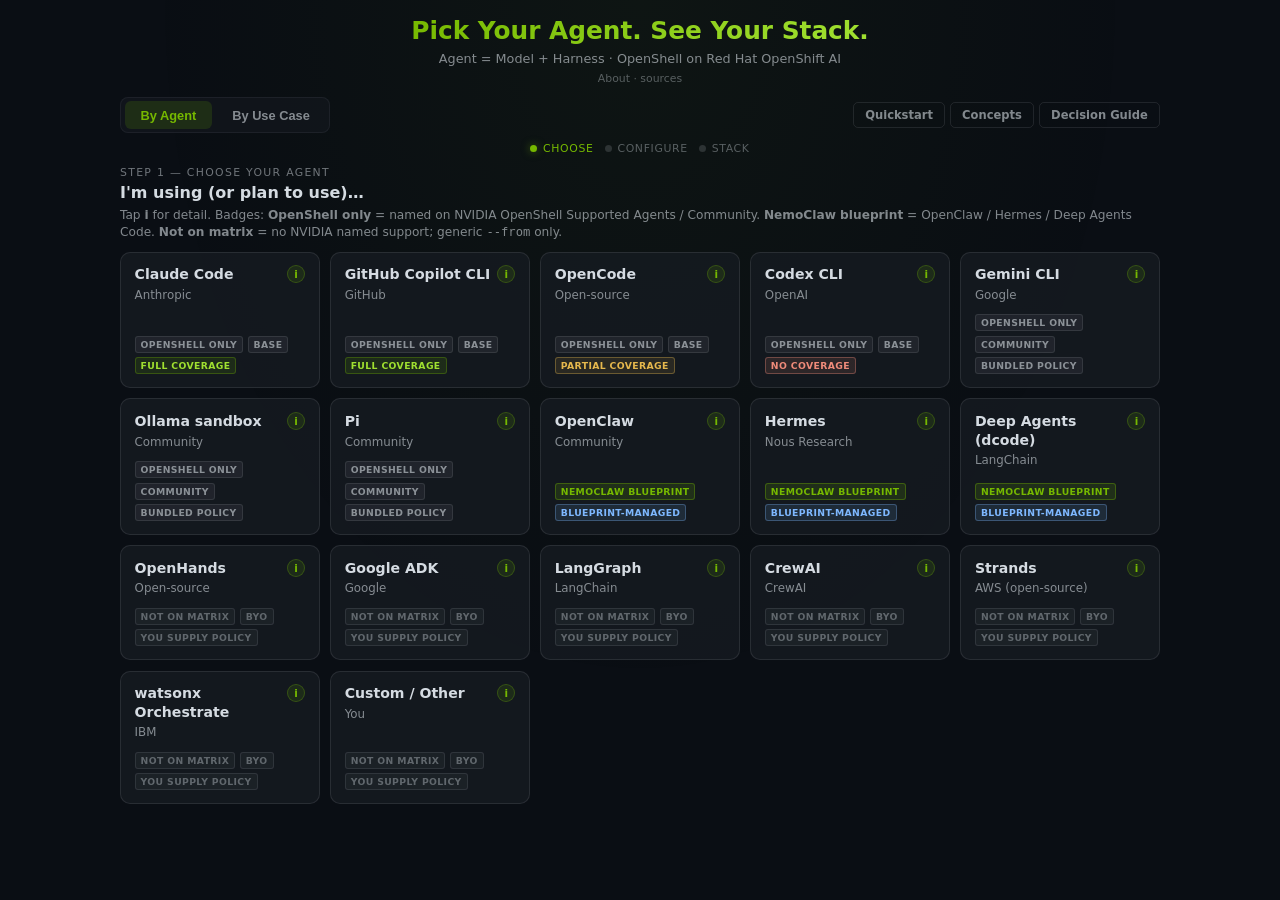
==== commit 751f352f: "fix(wizard): stop overclaiming BYO agents as OpenShell-only Documented matrix agents keep OpenShell " ====
--- a/tutorials/docs/concepts/stack-wizard.html
+++ b/tutorials/docs/concepts/stack-wizard.html
@@ -725,7 +725,7 @@
   <div class="step active" id="step1" role="tabpanel">
     <div class="step-label">Step 1 — Choose your agent</div>
     <div class="question">I'm using (or plan to use)…</div>
-    <p class="hint">Tap <strong>i</strong> for detail. <strong>OpenShell only</strong> = <code>openshell sandbox create</code> (no NemoClaw blueprint). <strong>NemoClaw blueprint</strong> = OpenClaw / Hermes / Deep Agents via <code>nemoclaw onboard</code>.</p>
+    <p class="hint">Tap <strong>i</strong> for detail. Badges: <strong>OpenShell only</strong> = named on NVIDIA OpenShell Supported Agents / Community. <strong>NemoClaw blueprint</strong> = OpenClaw / Hermes / Deep Agents Code. <strong>Not on matrix</strong> = no NVIDIA named support; generic <code>--from</code> only.</p>
     <div class="agent-grid" id="agentGrid"></div>
   </div>
 
@@ -785,7 +785,7 @@
   none: { cls: "badge-none", text: "No coverage" },
   blueprint: { cls: "badge-blueprint", text: "Blueprint-managed" },
   bundled: { cls: "badge-bundled", text: "Bundled policy" },
-  byo: { cls: "badge-custom", text: "BYO image + policy" },
+  byo: { cls: "badge-custom", text: "You supply policy" },
 };
 
 const SOURCE_BADGES = {
@@ -795,10 +795,16 @@
   byo: { cls: "badge-custom", text: "BYO" },
 };
 
-/** How the agent attaches — badge answers "NemoClaw blueprint or OpenShell only?" */
+/**
+ * Path badge — only use wording backed by NVIDIA docs:
+ * - OpenShell only: on Supported Agents / Community catalog (not a NemoClaw blueprint agent)
+ * - NemoClaw blueprint: OpenClaw / Hermes / Deep Agents Code per NemoClaw
+ * - Not on matrix: generic --from possible; no NVIDIA named-agent support claim
+ */
 const PATH_BADGES = {
   openshell: { cls: "badge-bundled", text: "OpenShell only" },
   nemoclaw: { cls: "badge-nc", text: "NemoClaw blueprint" },
+  byo: { cls: "badge-custom", text: "Not on matrix" },
 };
 
 /** NVIDIA ecosystem: OpenShell path vs NemoClaw reference path. */
@@ -852,103 +858,103 @@
     name: "Claude Code", by: "Anthropic", type: "coding",
     nemoclaw: false, source: "base", policy: "full", path: "openshell",
     command: "openshell sandbox create -- claude",
-    desc: "Valid with OpenShell only (base image, full coverage). Not a NemoClaw blueprint agent. On OpenShift AI: run via OpenShell capability. Host tip: Claude Code can help install NemoClaw, but the sandboxed agent would still be OpenClaw/Hermes/Deep Agents — not Claude Code itself.",
+    desc: "Documented on OpenShell Supported Agents (base, full coverage). Command: openshell sandbox create -- claude. Not a NemoClaw blueprint agent. (Claude Code may appear in NemoClaw install prompts as a host helper — that is not this sandboxed path.)",
   },
   copilot: {
     name: "GitHub Copilot CLI", by: "GitHub", type: "coding",
     nemoclaw: false, source: "base", policy: "full", path: "openshell",
     command: "openshell sandbox create -- copilot",
-    desc: "Valid with OpenShell only (base image, full coverage). Not a NemoClaw blueprint. On OpenShift AI: OpenShell path. GITHUB_TOKEN or COPILOT_GITHUB_TOKEN.",
+    desc: "Documented on OpenShell Supported Agents (base, full coverage). Not a NemoClaw blueprint. GITHUB_TOKEN or COPILOT_GITHUB_TOKEN.",
   },
   opencode: {
     name: "OpenCode", by: "Open-source", type: "coding",
     nemoclaw: false, source: "base", policy: "partial", path: "openshell",
     command: "openshell sandbox create -- opencode",
-    desc: "Valid with OpenShell only (base image, partial coverage). Not a NemoClaw blueprint. Add opencode.ai + binary paths for full function.",
+    desc: "Documented on OpenShell Supported Agents (base, partial coverage). Not a NemoClaw blueprint. Add opencode.ai + binary paths for full function.",
   },
   codex: {
     name: "Codex CLI", by: "OpenAI", type: "coding",
     nemoclaw: false, source: "base", policy: "none", path: "openshell",
     command: "openshell sandbox create --policy ./codex-policy.yaml -- codex",
-    desc: "Valid with OpenShell only (base image, no default coverage — custom policy). Not a NemoClaw blueprint. OPENAI_API_KEY.",
+    desc: "Documented on OpenShell Supported Agents (base, no default policy coverage — custom policy required). Not a NemoClaw blueprint. OPENAI_API_KEY.",
   },
   gemini: {
     name: "Gemini CLI", by: "Google", type: "coding",
     nemoclaw: false, source: "community", policy: "bundled", path: "openshell",
     command: "openshell sandbox create --from gemini",
-    desc: "Valid with OpenShell Community (--from gemini). Not in base image. Not a NemoClaw blueprint. On OpenShift AI: OpenShell path.",
+    desc: "Exists in OpenShell-Community as sandboxes/gemini (--from gemini). Not in the base image. Not a NemoClaw blueprint. Not always listed on the Supported Agents docs table — community catalog is the source.",
   },
   ollama: {
     name: "Ollama sandbox", by: "Community", type: "coding",
     nemoclaw: false, source: "community", policy: "bundled", path: "openshell",
     command: "openshell sandbox create --from ollama",
-    desc: "Valid with OpenShell Community (--from ollama). Not a NemoClaw blueprint.",
+    desc: "Documented on OpenShell Supported Agents (community, bundled). openshell sandbox create --from ollama. Not a NemoClaw blueprint.",
   },
   pi: {
     name: "Pi", by: "Community", type: "coding",
     nemoclaw: false, source: "community", policy: "bundled", path: "openshell",
     command: "openshell sandbox create --from pi",
-    desc: "Valid with OpenShell Community (--from pi). Not a NemoClaw blueprint.",
+    desc: "Documented on OpenShell Supported Agents (community, bundled). Not a NemoClaw blueprint.",
   },
   openclaw: {
     name: "OpenClaw", by: "Community", type: "assistant",
     nemoclaw: true, source: "nemoclaw", policy: "blueprint", path: "nemoclaw",
     command: "nemoclaw onboard",
-    desc: "Valid with NemoClaw blueprint on OpenShell (recommended): nemoclaw onboard. Also valid OpenShell-alone via --from openclaw (community; less hardening). NemoClaw default agent.",
+    desc: "Documented NemoClaw default agent (blueprint-managed on OpenShell). Prefer nemoclaw onboard. OpenShell Community also has --from openclaw without the NemoClaw blueprint.",
   },
   hermes: {
     name: "Hermes", by: "Nous Research", type: "assistant",
     nemoclaw: true, source: "nemoclaw", policy: "blueprint", path: "nemoclaw",
     command: "nemohermes onboard",
-    desc: "Valid with NemoClaw blueprint on OpenShell: nemohermes onboard or nemoclaw onboard --agent hermes. Not an OpenShell base trailing command. Production parity with OpenClaw is not asserted.",
+    desc: "Documented NemoClaw agent (blueprint-managed). nemohermes onboard or nemoclaw onboard --agent hermes. Not an OpenShell base trailing command.",
   },
   deepagents: {
     name: "Deep Agents (dcode)", by: "LangChain", type: "coding",
     nemoclaw: true, source: "nemoclaw", policy: "blueprint", path: "nemoclaw",
     command: "nemo-deepagents onboard",
-    desc: "Valid with NemoClaw blueprint on OpenShell: nemo-deepagents onboard or nemoclaw onboard --agent langchain-deepagents-code. Distinct from BYO LangGraph images.",
+    desc: "Documented NemoClaw agent (LangChain Deep Agents Code). nemo-deepagents onboard. Distinct from a generic LangGraph BYO image. May not appear on the OpenShell Supported Agents table; NemoClaw docs are authoritative.",
   },
   openhands: {
     name: "OpenHands", by: "Open-source", type: "coding",
     nemoclaw: false, source: "byo", policy: "byo", path: "openshell",
     command: "openshell sandbox create --from <image> --policy ./policy.yaml",
-    desc: "OpenShell BYO only (not on Supported Agents matrix, not a NemoClaw blueprint). --from your image + policy.",
+    desc: "Not on OpenShell Supported Agents or NemoClaw. OpenShell can run arbitrary images via --from, but there is no NVIDIA named support or validated blueprint for OpenHands.",
   },
   adk: {
     name: "Google ADK", by: "Google", type: "workflow",
     nemoclaw: false, source: "byo", policy: "byo", path: "openshell",
     command: "openshell sandbox create --from <your-agent-image> --policy ./policy.yaml",
-    desc: "OpenShell BYO only — not a NemoClaw blueprint. On OpenShift AI: package ADK agent image + OpenShell policy.",
+    desc: "Not on OpenShell Supported Agents or NemoClaw. No NVIDIA named support. Generic --from + policy only — not a validated OpenShift AI agent SKU.",
   },
   langgraph: {
     name: "LangGraph", by: "LangChain", type: "workflow",
     nemoclaw: false, source: "byo", policy: "byo", path: "openshell",
     command: "openshell sandbox create --from <your-agent-image> --policy ./policy.yaml",
-    desc: "OpenShell BYO only — not a NemoClaw blueprint. (Deep Agents Code is the separate NemoClaw-supported LangChain runtime.)",
+    desc: "Not on OpenShell Supported Agents. Not a NemoClaw blueprint (use Deep Agents Code for the NemoClaw LangChain runtime). Generic --from + policy only.",
   },
   crewai: {
     name: "CrewAI", by: "CrewAI", type: "workflow",
     nemoclaw: false, source: "byo", policy: "byo", path: "openshell",
     command: "openshell sandbox create --from <your-agent-image> --policy ./policy.yaml",
-    desc: "OpenShell BYO only — not a NemoClaw blueprint.",
+    desc: "Not on OpenShell Supported Agents or NemoClaw. Generic --from + policy only — no NVIDIA named support claim.",
   },
   strands: {
     name: "Strands", by: "AWS (open-source)", type: "workflow",
     nemoclaw: false, source: "byo", policy: "byo", path: "openshell",
     command: "openshell sandbox create --from <your-agent-image> --policy ./policy.yaml",
-    desc: "OpenShell BYO only — not a NemoClaw blueprint.",
+    desc: "Not on OpenShell Supported Agents or NemoClaw. Generic --from + policy only — no NVIDIA named support claim.",
   },
   watsonx: {
     name: "watsonx Orchestrate", by: "IBM", type: "workflow",
     nemoclaw: false, source: "byo", policy: "byo", path: "openshell",
     command: "openshell sandbox create --from <your-agent-image> --policy ./policy.yaml",
-    desc: "OpenShell BYO only if the workload runs in OpenShell — not a NemoClaw blueprint. watsonx control plane ≠ OpenShell.",
+    desc: "Not on OpenShell Supported Agents or NemoClaw. watsonx is a separate control plane. No claim of OpenShell or OpenShift AI validation here.",
   },
   custom: {
     name: "Custom / Other", by: "You", type: "any",
     nemoclaw: false, source: "byo", policy: "byo", path: "openshell",
     command: "openshell sandbox create --from <your-image> --policy ./policy.yaml -- <entrypoint>",
-    desc: "OpenShell BYO only — not a NemoClaw blueprint unless you adopt one of the three NemoClaw agents.",
+    desc: "Generic OpenShell --from path (community name, local dir, or registry image). Not a named Supported Agent unless your image is one.",
   },
 };
 
@@ -1196,9 +1202,10 @@
   return `<span class="badge ${b.cls}">${b.text}</span>`;
 }
 
-function pathBadge(path) {
-  const b = PATH_BADGES[path] || PATH_BADGES.openshell;
-  return `<span class="badge ${b.cls}">${b.text}</span>`;
+function pathBadge(a) {
+  if (a.path === "nemoclaw") return `<span class="badge ${PATH_BADGES.nemoclaw.cls}">${PATH_BADGES.nemoclaw.text}</span>`;
+  if (a.source === "byo") return `<span class="badge ${PATH_BADGES.byo.cls}">${PATH_BADGES.byo.text}</span>`;
+  return `<span class="badge ${PATH_BADGES.openshell.cls}">${PATH_BADGES.openshell.text}</span>`;
 }
 
 function profileBadge(profileKey) {
@@ -1248,8 +1255,8 @@
       </div>
       <p>${a.by}</p>
       <div class="meta">
-        ${pathBadge(a.path)}
-        ${sourceBadge(a.source)}
+        ${pathBadge(a)}
+        ${a.path === "nemoclaw" ? "" : sourceBadge(a.source)}
         ${policyBadge(a.policy)}
         ${maturityBadge(agentMaturity(a))}
       </div>
@@ -1357,8 +1364,8 @@
   if (a.source === "community") {
     return `<div class="callout callout-info"><strong>Community sandbox:</strong> Use <code>${escapeHtml(a.command)}</code> (OpenShell Community / Supported Agents <code>--from</code> path).</div>`;
   }
-  if (a.policy === "byo") {
-    return `<div class="callout callout-info"><strong>BYO image:</strong> Not on the OpenShell Supported Agents matrix. Use <code>openshell sandbox create --from</code> with your image and author policy.</div>`;
+  if (a.source === "byo") {
+    return `<div class="callout callout-warn"><strong>Not on NVIDIA matrix:</strong> No named OpenShell Supported Agents or NemoClaw support. Generic <code>--from</code> may work; do not treat this as a validated stack.</div>`;
   }
   if (a.policy === "blueprint") {
     return `<div class="callout callout-info"><strong>NemoClaw path:</strong> Prefer <code>${escapeHtml(a.command)}</code> so blueprint policy and managed inference stay consistent. See NemoClaw ecosystem: NemoClaw path vs OpenShell path.</div>`;
@@ -1570,7 +1577,7 @@
             </div>
           </div>
           <ul class="cake-chips">
-            ${chipOn(a?.path === "nemoclaw" ? "NemoClaw blueprint" : "OpenShell only")}
+            ${chipOn(a?.path === "nemoclaw" ? "NemoClaw blueprint" : (a?.source === "byo" ? "Not on NVIDIA matrix" : "OpenShell only"))}
             ${a?.source === "community" ? chipOn(a.command.replace("openshell sandbox create ", "")) : ""}
             ${a?.source === "base" ? chipOn("base image") : ""}
             ${a?.source === "byo" ? chipOn("--from <image>") : ""}
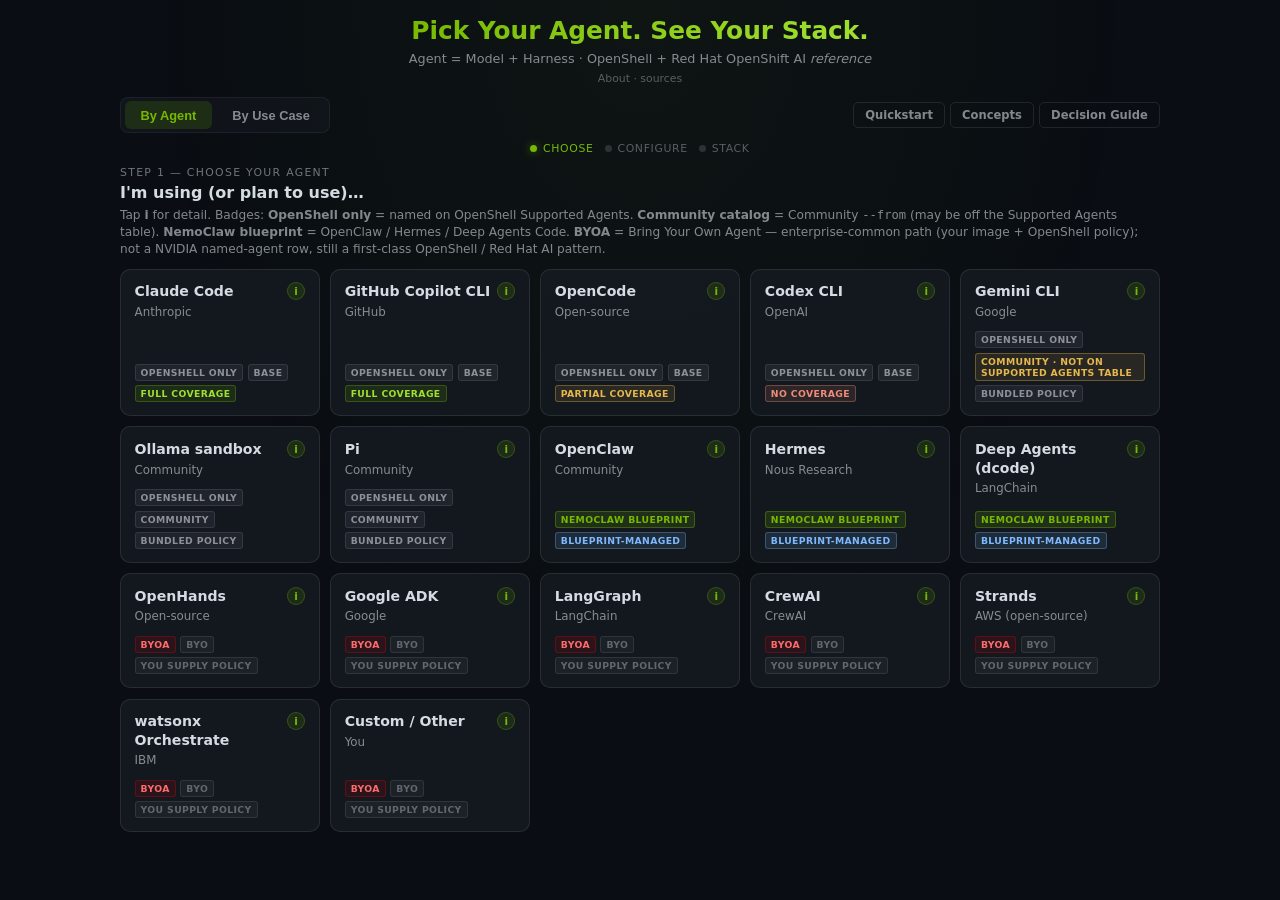
==== commit fbbc9cf6: "fix(wizard): align stack claims with public NVIDIA and Red Hat docs Scrub OpenClaw/--from, policy ga" ====
--- a/tutorials/docs/concepts/stack-wizard.html
+++ b/tutorials/docs/concepts/stack-wizard.html
@@ -3,9 +3,9 @@
 <head>
 <meta charset="UTF-8">
 <meta name="viewport" content="width=device-width, initial-scale=1.0">
-<title>Pick Your Agent. See Your Stack. | OpenShell on Red Hat OpenShift AI</title>
+<title>Pick Your Agent. See Your Stack. | OpenShell + OpenShift AI reference</title>
 <meta http-equiv="Cache-Control" content="no-cache, no-store, must-revalidate">
-<meta name="description" content="Stack wizard for Red Hat OpenShift AI: map agents and use cases to portfolio capabilities (OpenShell, OSC, MCP Gateway, safety portfolio).">
+<meta name="description" content="Reference architecture wizard: map agents and use cases to OpenShell, optional OpenShift compose, and OpenShift AI portfolio notes. Not a shipping RHOAI OpenShell SKU claim.">
 <style>
 :root {
   --bg: #0a0e14;
@@ -293,23 +293,26 @@
 }
 .selected-bar button:hover, .selected-bar button:focus-visible { color: var(--nv); border-color: rgba(118,185,0,0.4); outline: none; }
 
-.cap-legend {
-  display: flex; flex-wrap: wrap; gap: 0.4rem 0.75rem; margin: 0 0 0.55rem;
-  font-size: 0.72rem; color: var(--muted);
-}
-.cap-legend span { display: inline-flex; align-items: center; gap: 0.28rem; }
+.cap-section { margin: 0 0 1.1rem; }
+.cap-section-title {
+  font-size: 0.72rem; font-weight: 700; letter-spacing: 0.06em;
+  text-transform: uppercase; color: var(--muted); margin: 0 0 0.3rem;
+}
+.cap-section-note {
+  font-size: 0.78rem; color: var(--dim); margin: 0 0 0.55rem; line-height: 1.4; max-width: 48rem;
+}
 
 .checks {
   display: grid;
   grid-template-columns: repeat(3, minmax(0, 1fr));
   gap: 0.55rem;
-  margin-bottom: 0.85rem;
+  margin-bottom: 0.35rem;
   align-items: stretch;
 }
 @media (max-width: 700px) { .checks { grid-template-columns: repeat(2, minmax(0, 1fr)); } }
 @media (max-width: 420px) { .checks { grid-template-columns: 1fr; } }
 
-/* Equal-height capability tiles — detail lives in (i) */
+/* Capability tiles — detail lives in (i) */
 .check-item {
   position: relative;
   display: flex;
@@ -326,10 +329,32 @@
   transition: border-color 0.15s, box-shadow 0.15s, background 0.15s;
   overflow: visible;
 }
+.check-item.included {
+  cursor: default;
+  border-color: rgba(118,185,0,0.22);
+  background: linear-gradient(165deg, rgba(118,185,0,0.07), rgba(18, 22, 28, 0.88));
+}
+.check-item.included:hover { box-shadow: none; }
+.check-item.preview-info {
+  cursor: default;
+  opacity: 0.85;
+  border-left-color: rgba(230,184,77,0.55);
+}
+.check-item.preview-info:hover { box-shadow: none; border-color: rgba(230,237,243,0.1); }
+.check-mark {
+  flex: 0 0 auto;
+  width: 1.1rem; height: 1.1rem;
+  border-radius: 3px;
+  background: rgba(118,185,0,0.2);
+  border: 1px solid rgba(118,185,0,0.45);
+  color: var(--nv);
+  font-size: 0.7rem; font-weight: 700;
+  display: inline-flex; align-items: center; justify-content: center;
+}
 .check-item[data-owner="openshell"] { border-left-color: var(--nv); }
 .check-item[data-owner="platform"] { border-left-color: #ff6b6b; }
 .check-item[data-owner="addon"] { border-left-color: var(--addon); }
-.check-item:hover {
+.check-item:hover:not(.included):not(.preview-info) {
   border-color: rgba(118,185,0,0.4);
   box-shadow: 0 0 0 1px rgba(118,185,0,0.12);
 }
@@ -605,6 +630,8 @@
 body.showing-stack .header { margin-bottom: 0.35rem; }
 body.showing-stack .header h1 { font-size: clamp(1.1rem, 2.2vw, 1.35rem); }
 body.showing-stack .progress { margin-bottom: 0.4rem; }
+#policyGap:empty { display: none; }
+#policyGap .callout { margin: 0 0 0.85rem; }
 .callout {
   margin-top: 0.55rem; padding: 0.55rem 0.7rem; border-radius: 7px;
   font-size: 0.78rem; line-height: 1.4;
@@ -693,12 +720,14 @@
 
 <div class="header">
   <div class="header-row"><h1>Pick Your Agent. See Your Stack.</h1></div>
-  <p class="tagline">Agent = Model + Harness · OpenShell on Red Hat OpenShift AI</p>
+  <p class="tagline">Agent = Model + Harness · OpenShell + Red Hat OpenShift AI <em>reference</em></p>
   <details>
     <summary>About · sources</summary>
     <a href="https://docs.nvidia.com/openshell/about/supported-agents" target="_blank" rel="noopener">OpenShell Supported Agents</a>
-    · <a href="https://docs.nvidia.com/nemoclaw/" target="_blank" rel="noopener">NemoClaw</a> (blueprint agents: OpenClaw, Hermes, Deep Agents Code only)
-    · Red Hat AI Sandboxing for Agents. Product base: Red Hat OpenShift AI.
+    · <a href="https://github.com/NVIDIA/OpenShell" target="_blank" rel="noopener">OpenShell README</a> (upstream alpha / single-player)
+    · <a href="https://docs.nvidia.com/nemoclaw/" target="_blank" rel="noopener">NemoClaw</a> (OpenClaw, Hermes, Deep Agents Code)
+    · <a href="https://www.redhat.com/en/blog/red-hat-ai-and-openshell-driving-security-enhanced-agent-execution-for-enterprise-ai" target="_blank" rel="noopener">Red Hat AI + OpenShell blog</a> (planned integration; early validations ≠ shipping SKU)
+    · Product base when composing on cluster: Red Hat OpenShift AI. OpenShell is <strong>not</strong> listed as DP/TP in public OpenShift AI 3.5 release notes (checked 2026-07-19).
   </details>
 </div>
 
@@ -725,7 +754,7 @@
   <div class="step active" id="step1" role="tabpanel">
     <div class="step-label">Step 1 — Choose your agent</div>
     <div class="question">I'm using (or plan to use)…</div>
-    <p class="hint">Tap <strong>i</strong> for detail. Badges: <strong>OpenShell only</strong> = named on NVIDIA OpenShell Supported Agents / Community. <strong>NemoClaw blueprint</strong> = OpenClaw / Hermes / Deep Agents Code. <strong>Not on matrix</strong> = no NVIDIA named support; generic <code>--from</code> only.</p>
+    <p class="hint">Tap <strong>i</strong> for detail. Badges: <strong>OpenShell only</strong> = named on OpenShell Supported Agents. <strong>Community catalog</strong> = Community <code>--from</code> (may be off the Supported Agents table). <strong>NemoClaw blueprint</strong> = OpenClaw / Hermes / Deep Agents Code. <strong>BYOA</strong> = Bring Your Own Agent — enterprise-common path (your image + OpenShell policy); not a NVIDIA named-agent row, still a first-class OpenShell / Red Hat AI pattern.</p>
     <div class="agent-grid" id="agentGrid"></div>
   </div>
 
@@ -733,27 +762,22 @@
   <div class="step" id="step1uc" role="tabpanel">
     <div class="step-label">Step 1 — Choose your use case</div>
     <div class="question">What are you building?</div>
-    <p class="hint">Tap <strong>i</strong> for isolation detail. Profiles: Permissive → OpenShell Typical → OpenShell+Kata → Confidential.</p>
+    <p class="hint">Tap <strong>i</strong> for detail. Isolation profile badges are <strong>illustrative field guidance</strong> (suggested compose), not NVIDIA Supported Agents or OpenShift AI release-notes SKUs. Modes 1–2 follow the public Red Hat AI + OpenShell blog.</p>
     <div class="usecase-grid" id="usecaseGrid"></div>
   </div>
 
 
   <!-- STEP 2 -->
   <div class="step" id="step2" role="tabpanel">
-    <div class="step-label">Step 2 — Capabilities</div>
+    <div class="step-label">Step 2 — Compose</div>
     <div class="selected-bar" id="selectedBar">
       <div>Selected: <strong id="selectedName"></strong> <span id="selectedMeta" style="color:var(--muted);font-size:0.8rem"></span></div>
       <button type="button" onclick="goBack()">Change selection</button>
     </div>
-    <div class="question">What do you need?</div>
-    <p class="hint">Left edge = owner. Tap <strong>i</strong> for technical detail. Amber = Preview / not fully ready. Left edge groups capabilities under the OpenShift AI product.</p>
-    <div class="cap-legend">
-      <span><span class="badge badge-owner-plat">Product</span> Red Hat OpenShift AI</span>
-      <span><span class="badge badge-owner-os">OpenShell</span> sandbox</span>
-      <span><span class="badge badge-owner-plat">Platform</span> Kata · MCP · tenancy</span>
-      <span><span class="badge badge-owner-addon">Safety</span> Guardrails · EvalHub · Garak · MLflow</span>
-    </div>
-    <div class="checks" id="capChecks"></div>
+    <div class="question">Compose options</div>
+    <p class="hint">OpenShell controls are <strong>included</strong> when you use a sandbox — not shopping items. Only optional platform compose is selectable. Preview portfolio items are notes, not toggles.</p>
+    <div id="policyGap" aria-live="polite"></div>
+    <div id="capChecks"></div>
     <div class="actions">
       <button type="button" class="btn btn-primary" onclick="showResult()">Show my architecture</button>
       <button type="button" class="btn btn-secondary" onclick="goBack()">← Back</button>
@@ -772,10 +796,12 @@
  * - https://github.com/NVIDIA/OpenShell-Community (community sandboxes, e.g. gemini)
  * - https://docs.nvidia.com/nemoclaw/ (OpenClaw / Hermes / Deep Agents)
  * - https://docs.nvidia.com/nemoclaw/user-guide/openclaw/about/ecosystem (NemoClaw vs OpenShell path)
- * - Red Hat AI Sandboxing for Agents / Agentic Strategy 2026 (OpenShift AI product + isolation profiles only)
+ * - Red Hat blog 2026-05-20: OpenShell planned for Red Hat AI; early validations ≠ shipping features
+ * - Red Hat Developer 2026-05-14: OpenShell planned / “coming to” OpenShift AI (not versioned DP/TP)
+ * - RHOAI 3.5 DP/TP release notes: OpenShell not listed (do not claim DP 3.5 → TP 3.6)
  *
  * Do not invent: "Custom img", RHAISTRAT tickets, harness.use_plugin("openshell"),
- * or Pattern 1/2 badges — those are not NVIDIA OpenShell/NemoClaw matrix labels.
+ * Pattern 1/2 badges, or Agentic Strategy Appendix A version numbers as public fact.
  * Use OpenShell path vs NemoClaw path (ecosystem docs).
  */
 
@@ -791,20 +817,23 @@
 const SOURCE_BADGES = {
   base: { cls: "badge-bundled", text: "base" },
   community: { cls: "badge-bundled", text: "Community" },
+  /** Community catalog exists; not on OpenShell Supported Agents docs table */
+  "community-offtable": { cls: "badge-partial", text: "Community · not on Supported Agents table" },
   nemoclaw: { cls: "badge-nc", text: "NemoClaw" },
   byo: { cls: "badge-custom", text: "BYO" },
 };
 
 /**
- * Path badge — only use wording backed by NVIDIA docs:
- * - OpenShell only: on Supported Agents / Community catalog (not a NemoClaw blueprint agent)
- * - NemoClaw blueprint: OpenClaw / Hermes / Deep Agents Code per NemoClaw
- * - Not on matrix: generic --from possible; no NVIDIA named-agent support claim
+ * Path badge:
+ * - OpenShell only: named on Supported Agents / Community catalog (not a NemoClaw blueprint)
+ * - NemoClaw blueprint: OpenClaw / Hermes / Deep Agents Code
+ * - BYOA: Bring Your Own Agent — Red Hat AgentOps principle; your image + OpenShell.
+ *   Not a NVIDIA named Supported Agents row — still the common enterprise path.
  */
 const PATH_BADGES = {
   openshell: { cls: "badge-bundled", text: "OpenShell only" },
   nemoclaw: { cls: "badge-nc", text: "NemoClaw blueprint" },
-  byo: { cls: "badge-custom", text: "Not on matrix" },
+  byo: { cls: "badge-owner-plat", text: "BYOA" },
 };
 
 /** NVIDIA ecosystem: OpenShell path vs NemoClaw reference path. */
@@ -813,32 +842,37 @@
   nemoclaw: "NemoClaw path — nemoclaw onboard (reference stack)",
 };
 
-/** Isolation profiles from Red Hat AI Sandboxing for Agents (July 2026). */
+/**
+ * Isolation profiles — ILLUSTRATIVE field guidance (suggested compose intensity).
+ * Not an NVIDIA Supported Agents matrix and not OpenShift AI release-notes SKUs.
+ * Public anchors: RH Mode 1/2/3 blog (2026-05-20); RH defense-in-depth (2026-05-14);
+ * OSC/Kata + confidential containers docs.redhat.com.
+ */
 const ISOLATION_PROFILES = {
   permissive: {
     name: "Permissive",
-    layers: "L2–L3",
-    blurb: "Low-risk / traditional workloads. Not the OpenShell default for autonomous coding agents.",
+    layers: "Platform / container",
+    blurb: "Illustrative: low-risk / traditional workloads on normal containers + NetworkPolicy. Not the usual OpenShell default for autonomous coding agents.",
   },
   openshell_min: {
-    name: "OpenShell, Minimally Restrictive",
-    layers: "L1–L4",
-    blurb: "Trusted internal agents. OpenShell: no unproxied egress, credential protection, security audit. Platform network controls still required.",
+    name: "OpenShell, light policy",
+    layers: "OpenShell policy",
+    blurb: "Illustrative: trusted internal agents — OpenShell egress proxy, credential masking, audit. Still pair with platform network controls on cluster.",
   },
   openshell_typical: {
-    name: "OpenShell, Typical Configuration",
-    layers: "L1–L4",
-    blurb: "Pre-approved agents that may generate/run code. Landlock + seccomp + netns + OPA egress + inference.local. Tuned binary/host policy.",
+    name: "OpenShell, typical",
+    layers: "OpenShell policy",
+    blurb: "Illustrative Mode 1–style whole-agent sandbox: Landlock + seccomp + netns + OPA egress + inference.local with tuned binary/host policy.",
   },
   openshell_kata: {
-    name: "OpenShell with Kata or VM",
-    layers: "L1–L5",
-    blurb: "Broader/less-defined scope or sensitive data. Compose OSC/Kata (or OpenShell VM/libkrun) under OpenShell policy — hardware + application isolation.",
+    name: "OpenShell + Kata / VM",
+    layers: "OSC + OpenShell",
+    blurb: "Illustrative: compose OpenShift Sandboxed Containers (Kata, GA) or OpenShell VM/libkrun under OpenShell app policy — dedicated-kernel + process policy.",
   },
   confidential: {
-    name: "Confidential Containers",
-    layers: "L1–L5 (Kata-CC)",
-    blurb: "Regulated / multi-tenant needing hardware confidentiality (SEV/TDX path). Beyond typical OpenShell+Kata.",
+    name: "Confidential containers",
+    layers: "OSC confidential",
+    blurb: "Illustrative OSC confidential-containers path (TEE / attestation; maturity varies by platform). Beyond typical OpenShell+Kata. No wizard use case selects this profile today.",
   },
 };
 
@@ -848,10 +882,12 @@
  *   https://github.com/NVIDIA/NemoClaw — nemoclaw onboard / nemohermes / nemo-deepagents
  * - Claude Code, Copilot, OpenCode, Codex: OpenShell base image path ONLY
  *   https://docs.nvidia.com/openshell/about/supported-agents — openshell sandbox create -- <agent>
- * - Gemini / Ollama / Pi: OpenShell Community --from ONLY (not NemoClaw blueprints)
+ * - Ollama / Pi: OpenShell Community --from AND listed on Supported Agents
+ * - Gemini: Community catalog --from gemini (NOT on Supported Agents docs table as of 2026-07)
+ * - OpenClaw / Hermes / Deep Agents: NemoClaw path only (no Community --from openclaw today)
  * - Claude/Codex/Copilot may install NemoClaw as a *host* coding agent; that is not a blueprint
- * - OpenShift AI: OpenShell is a portfolio capability — OpenShell-path agents run under OpenShell
- *   on the platform; NemoClaw blueprints are an additional NVIDIA reference packaging layer
+ * - OpenShell on cluster is upstream/reference compose today; Red Hat AI integration is planned (blogs)
+ * - Use-case isolation profiles are illustrative field guidance (Deliverable D) — not release-notes SKUs
  */
 const agents = {
   claude: {
@@ -880,9 +916,9 @@
   },
   gemini: {
     name: "Gemini CLI", by: "Google", type: "coding",
-    nemoclaw: false, source: "community", policy: "bundled", path: "openshell",
+    nemoclaw: false, source: "community-offtable", policy: "bundled", path: "openshell",
     command: "openshell sandbox create --from gemini",
-    desc: "Exists in OpenShell-Community as sandboxes/gemini (--from gemini). Not in the base image. Not a NemoClaw blueprint. Not always listed on the Supported Agents docs table — community catalog is the source.",
+    desc: "OpenShell-Community catalog only: sandboxes/gemini via openshell sandbox create --from gemini. Not on the OpenShell Supported Agents docs table. Not a NemoClaw blueprint.",
   },
   ollama: {
     name: "Ollama sandbox", by: "Community", type: "coding",
@@ -900,13 +936,13 @@
     name: "OpenClaw", by: "Community", type: "assistant",
     nemoclaw: true, source: "nemoclaw", policy: "blueprint", path: "nemoclaw",
     command: "nemoclaw onboard",
-    desc: "Documented NemoClaw default agent (blueprint-managed on OpenShell). Prefer nemoclaw onboard. OpenShell Community also has --from openclaw without the NemoClaw blueprint.",
+    desc: "Documented NemoClaw default agent (blueprint-managed on OpenShell). Path: nemoclaw onboard. Do not claim OpenShell-alone via --from openclaw — that Community sandbox is not present today; Supported Agents source is NemoClaw.",
   },
   hermes: {
     name: "Hermes", by: "Nous Research", type: "assistant",
     nemoclaw: true, source: "nemoclaw", policy: "blueprint", path: "nemoclaw",
     command: "nemohermes onboard",
-    desc: "Documented NemoClaw agent (blueprint-managed). nemohermes onboard or nemoclaw onboard --agent hermes. Not an OpenShell base trailing command.",
+    desc: "Documented NemoClaw agent (blueprint-managed; Tested on NemoClaw platform-support — production parity with OpenClaw not asserted). nemohermes onboard or nemoclaw onboard --agent hermes. Not an OpenShell base trailing command.",
   },
   deepagents: {
     name: "Deep Agents (dcode)", by: "LangChain", type: "coding",
@@ -918,221 +954,214 @@
     name: "OpenHands", by: "Open-source", type: "coding",
     nemoclaw: false, source: "byo", policy: "byo", path: "openshell",
     command: "openshell sandbox create --from <image> --policy ./policy.yaml",
-    desc: "Not on OpenShell Supported Agents or NemoClaw. OpenShell can run arbitrary images via --from, but there is no NVIDIA named support or validated blueprint for OpenHands.",
+    desc: "BYOA (Bring Your Own Agent): package OpenHands in your image and run under OpenShell policy via --from. Common enterprise pattern — Red Hat AgentOps is framework-agnostic. Not a NVIDIA named Supported Agents / NemoClaw row; you own the image and policy.",
   },
   adk: {
     name: "Google ADK", by: "Google", type: "workflow",
     nemoclaw: false, source: "byo", policy: "byo", path: "openshell",
     command: "openshell sandbox create --from <your-agent-image> --policy ./policy.yaml",
-    desc: "Not on OpenShell Supported Agents or NemoClaw. No NVIDIA named support. Generic --from + policy only — not a validated OpenShift AI agent SKU.",
+    desc: "BYOA: ship your ADK agent image under OpenShell (--from + policy). Enterprise-typical — platform wraps identity, sandbox, and egress; you keep the framework. Not a NVIDIA named Supported Agents / NemoClaw blueprint.",
   },
   langgraph: {
     name: "LangGraph", by: "LangChain", type: "workflow",
     nemoclaw: false, source: "byo", policy: "byo", path: "openshell",
     command: "openshell sandbox create --from <your-agent-image> --policy ./policy.yaml",
-    desc: "Not on OpenShell Supported Agents. Not a NemoClaw blueprint (use Deep Agents Code for the NemoClaw LangChain runtime). Generic --from + policy only.",
+    desc: "BYOA: your LangGraph (or LangChain) agent image + OpenShell policy. For the NemoClaw-managed LangChain runtime, use Deep Agents Code instead. Otherwise this is the standard enterprise OpenShell --from path.",
   },
   crewai: {
     name: "CrewAI", by: "CrewAI", type: "workflow",
     nemoclaw: false, source: "byo", policy: "byo", path: "openshell",
     command: "openshell sandbox create --from <your-agent-image> --policy ./policy.yaml",
-    desc: "Not on OpenShell Supported Agents or NemoClaw. Generic --from + policy only — no NVIDIA named support claim.",
+    desc: "BYOA: CrewAI in your image under OpenShell. Framework stays yours; OpenShell supplies sandbox policy. Not a NVIDIA named Supported Agents / NemoClaw row.",
   },
   strands: {
     name: "Strands", by: "AWS (open-source)", type: "workflow",
     nemoclaw: false, source: "byo", policy: "byo", path: "openshell",
     command: "openshell sandbox create --from <your-agent-image> --policy ./policy.yaml",
-    desc: "Not on OpenShell Supported Agents or NemoClaw. Generic --from + policy only — no NVIDIA named support claim.",
+    desc: "BYOA: Strands Agents SDK in your image under OpenShell. Enterprise-common bring-your-framework path; not a NVIDIA named Supported Agents / NemoClaw row.",
   },
   watsonx: {
     name: "watsonx Orchestrate", by: "IBM", type: "workflow",
     nemoclaw: false, source: "byo", policy: "byo", path: "openshell",
     command: "openshell sandbox create --from <your-agent-image> --policy ./policy.yaml",
-    desc: "Not on OpenShell Supported Agents or NemoClaw. watsonx is a separate control plane. No claim of OpenShell or OpenShift AI validation here.",
+    desc: "BYOA when you package a watsonx-related agent/runtime image for OpenShell. watsonx remains its own control plane — this card means OpenShell sandboxing of your image, not an IBM product SKU claim.",
   },
   custom: {
     name: "Custom / Other", by: "You", type: "any",
     nemoclaw: false, source: "byo", policy: "byo", path: "openshell",
     command: "openshell sandbox create --from <your-image> --policy ./policy.yaml -- <entrypoint>",
-    desc: "Generic OpenShell --from path (community name, local dir, or registry image). Not a named Supported Agent unless your image is one.",
+    desc: "BYOA catch-all: community name, local Dockerfile dir, or registry image. This is the primary enterprise path when the agent is not on the NVIDIA Supported Agents / NemoClaw lists — OpenShell still applies full policy.",
   },
 };
 
 /**
- * Use cases from Red Hat AI Sandboxing for Agents — Use-case Mapping Table.
- * Profiles align with Isolation Profiles slide.
+ * Use cases — illustrative compose suggestions (Deliverable D).
+ * Mode 1/2 language: RH blog 2026-05-20. AgentRuntime: RHOAI DP where noted.
+ * Isolation profileKey is suggested intensity, not a mandatory product SKU.
  */
 const usecases = {
   trusted_chatbot: {
     name: "Trusted read-only chatbot (public/RAG)",
     profileKey: "permissive",
-    platform: "OpenShift AI · AgentRuntime path",
-    compute: "OpenShift AI AgentRuntime on a normal Deployment/StatefulSet (container isolation). Controlled NetworkPolicy egress. OpenShell optional when you want in-process policy.",
-    desc: "Long-running shared service, trusted source, no private data. Guardrails on I/O. Kernel isolation usually not required.",
+    platform: "OpenShift AI · AgentRuntime (DP)",
+    compute: "Suggested: AgentRuntime (Developer Preview in OpenShift AI 3.5) on a normal Deployment/StatefulSet + NetworkPolicy egress. Add OpenShell when you want in-sandbox OPA / Landlock / inference.local.",
+    desc: "Illustrative: long-running shared service, trusted source, no private data. Guardrails on I/O. Dedicated-kernel isolation often unnecessary.",
     harnessSuggest: "Your chatbot / RAG agent image",
     suggestedAgents: ["adk", "langgraph", "custom"],
     needsOpenShell: false,
-    defaults: { network: true, creds: false, audit: false, fs: false, identity: true, oidc: true, mcp: false, guardrails: true, kata: false, multi: true, ogx: false, mlflow: true },
+    clusterCompose: true,
+    defaults: { oidc: true, kata: false, multi: true },
   },
   nightly_trusted: {
     name: "Trusted nightly summary job",
     profileKey: "openshell_min",
-    platform: "OpenShift AI · AgentRuntime",
-    compute: "AgentRuntime as a Kubernetes Job with normal containers + controlled ingress/egress. Workload identity needed.",
-    desc: "Scheduled, read-only data, hardcoded private output. Bounded behavior — container isolation often enough; add OpenShell when you want per-binary egress + cred masking.",
+    platform: "OpenShift AI · AgentRuntime (DP)",
+    compute: "Suggested: AgentRuntime Job (DP) with normal containers + controlled ingress/egress and workload identity. OpenShell optional for per-binary egress + credential masking.",
+    desc: "Illustrative: scheduled, read-only inputs, bounded writes. Container isolation may suffice; OpenShell when you need process-aware policy.",
     harnessSuggest: "Batch/workflow agent",
     suggestedAgents: ["adk", "langgraph", "custom"],
     needsOpenShell: false,
-    defaults: { network: true, creds: true, audit: true, fs: true, identity: true, oidc: true, mcp: false, guardrails: true, kata: false, multi: false, ogx: false, mlflow: true },
+    clusterCompose: true,
+    defaults: { oidc: true, kata: false, multi: false },
   },
   private_chatbot: {
     name: "Private-data chatbot + MCP/Skills",
     profileKey: "openshell_kata",
-    platform: "OpenShift AI · AgentRuntime + OSC",
-    compute: "OpenShift AI AgentRuntime on OpenShift Sandboxed Containers (Kata) + controlled network. Compose OpenShell for Landlock/OPA/inference.local when agents are autonomous.",
-    desc: "Private data, capable MCP servers, Agent Skills — privilege scoping + network + kernel isolation per field mapping table.",
+    platform: "OpenShift AI · AgentRuntime (DP) + OSC",
+    compute: "Suggested: AgentRuntime (DP) on OpenShift Sandboxed Containers (Kata, GA) + controlled network. Compose OpenShell for Landlock/OPA/inference.local when the agent is autonomous.",
+    desc: "Illustrative: private data + capable tools (MCP/skills). Suggest dedicated-kernel (OSC) plus OpenShell app policy — not a mandatory RHOAI SKU pairing.",
     harnessSuggest: "Framework agent in your image",
     suggestedAgents: ["adk", "langgraph", "custom"],
     needsOpenShell: true,
-    defaults: { network: true, creds: true, audit: true, fs: true, identity: true, oidc: true, mcp: true, guardrails: true, kata: true, multi: true, ogx: false, mlflow: true },
+    clusterCompose: true,
+    defaults: { oidc: true, kata: true, multi: true },
   },
   email_agent: {
     name: "Email / messaging agent (untrusted I/O)",
     profileKey: "openshell_kata",
-    platform: "OpenShift AI · AgentRuntime + OSC",
-    compute: "OpenShift AI AgentRuntime Job on OpenShift Sandboxed Containers + controlled network. User + workload identities. OpenShell for deny-by-default egress and cred masking.",
-    desc: "Reads untrusted email/chat and writes back — field guide requires OSC-class isolation.",
+    platform: "OpenShift AI · AgentRuntime (DP) + OSC",
+    compute: "Suggested: AgentRuntime Job (DP) on OSC/Kata + controlled network; OpenShell for deny-by-default egress and credential masking.",
+    desc: "Illustrative: untrusted inbound content written back out. Strong isolation (OSC + OpenShell) is a common recommendation — treat as guidance, not a product requirement row.",
     harnessSuggest: "Always-on or scheduled harness",
     suggestedAgents: ["openclaw", "hermes", "custom"],
     needsOpenShell: true,
-    defaults: { network: true, creds: true, audit: true, fs: true, identity: true, oidc: true, mcp: false, guardrails: true, kata: true, multi: false, ogx: false, mlflow: true },
+    clusterCompose: true,
+    defaults: { oidc: true, kata: true, multi: false },
   },
   coding_laptop: {
     name: "Coding / claw agent on laptop",
     profileKey: "openshell_typical",
-    platform: "Podman + Kaiden (local)",
-    compute: "OpenShell sandbox with Podman driver + Kaiden local agent dev environment. No cluster login / CRs required.",
-    desc: "Single user, untrusted generated code, CLIs. Isolate from the workstation. Field mapping: OpenShell + Podman + Kaiden.",
+    platform: "Local OpenShell (Podman/Docker)",
+    compute: "Documented OpenShell path: Podman or Docker driver. Agent Sandbox operator / Sandbox CRs do not apply. Kaiden (openkaiden.ai / Red Hat Desktop roadmap) is an optional local UI that can use OpenShell — not required to run openshell sandbox create.",
+    desc: "Mode 1–style whole-agent sandbox on a workstation: untrusted generated code/CLIs. Prefer OpenShell CLI + Podman; Kaiden optional.",
     harnessSuggest: "Claude Code, Copilot, OpenCode, Codex, OpenClaw",
     suggestedAgents: ["claude", "copilot", "opencode", "codex", "openclaw"],
     needsOpenShell: true,
-    defaults: { network: true, creds: true, audit: true, fs: true, identity: true, oidc: false, mcp: false, guardrails: false, kata: false, multi: false, ogx: false, mlflow: false },
+    clusterCompose: false,
+    defaults: { oidc: false, kata: false, multi: false },
   },
   coding_cluster: {
     name: "Coding / claw agent in cluster",
     profileKey: "openshell_typical",
-    platform: "OpenShift AI on OpenShift",
-    compute: "OpenShell sandbox with OpenShift/Kubernetes compute driver + agent-sandbox CRD lifecycle. Privileged SCC on openshell-sandbox SA for netns. Controlled egress.",
-    desc: "Policy, shared compute, or always-on when laptop is off. Field mapping: OpenShell on OpenShift.",
+    platform: "OpenShell on OpenShift (upstream)",
+    compute: "Documented OpenShell OpenShift/Kubernetes driver + optional agent-sandbox CR lifecycle. Privileged SCC on openshell-sandbox SA for netns is a real ops concern. Controlled egress via OpenShell policy.",
+    desc: "Mode 1 on shared cluster compute when laptop is insufficient. Upstream OpenShell compose today; Red Hat AI native packaging is planned (not a shipping RHOAI OpenShell SKU).",
     harnessSuggest: "Base-image coding agents or claw via NemoClaw",
     suggestedAgents: ["claude", "copilot", "opencode", "openclaw"],
     needsOpenShell: true,
-    defaults: { network: true, creds: true, audit: true, fs: true, identity: true, oidc: true, mcp: false, guardrails: false, kata: false, multi: true, ogx: false, mlflow: true },
+    clusterCompose: true,
+    defaults: { oidc: true, kata: false, multi: true },
   },
   mode2_exec: {
     name: "Sandbox execution via platform APIs (Mode 2)",
     profileKey: "openshell_typical",
-    platform: "OpenShift AI · Mode 2 (ogx)",
-    compute: "Agent stays outside; code execution goes to disposable Firecracker/Kata/gVisor-class sandboxes via platform APIs. OpenShell+RHOAI cover Mode 2 via Responses API / ogx (open source).",
-    desc: "Separate failure domains — agent process survives exec failure. Distinct from whole-agent Mode 1.",
+    platform: "Mode 2 · Open Responses / ogx",
+    compute: "Public Mode 2 pattern (RH blog): agent brain outside; disposable sandboxes for execution. OpenShell can back those sandboxes. ogx / Open Responses is a platform API surface — not an OpenShell toggle. Maturity of any specific RHOAI packaging varies; treat as Preview/portfolio until your release notes say otherwise.",
+    desc: "Mode 2 (public RH definition): separate failure domains — agent process can survive exec failure. Distinct from Mode 1 whole-agent OpenShell.",
     harnessSuggest: "Agents using OpenAI Responses / Open Responses",
     suggestedAgents: ["custom", "adk", "langgraph"],
     needsOpenShell: true,
-    defaults: { network: true, creds: true, audit: true, fs: true, identity: true, oidc: true, mcp: false, guardrails: true, kata: true, multi: false, ogx: true, mlflow: true },
+    clusterCompose: true,
+    mode2Preview: true,
+    defaults: { oidc: true, kata: true, multi: false },
   },
 };
 
 
 /**
- * Capability catalog with correct owners per field guides.
- * OpenShell ≠ MCP Gateway ≠ Kata ≠ ogx ≠ MLflow.
+ * Configure model (accurate roles — do not treat Preview portfolio as OpenShell toggles):
+ *   included  = always present when OpenShell sandbox is used
+ *   optional  = real compose choices (selectable)
+ *   preview   = OpenShift AI Preview notes only (not selectable)
  */
 const capabilities = [
   {
-    id: "network",
-    owner: "openshell",
+    id: "network", role: "included", owner: "openshell",
     label: "Network policy",
-    desc: "In-process OPA via CONNECT proxy: per-binary, host/port, optional HTTP method/path (MCP-aware). Hot-reloadable. Stronger than Kagenti sidecar+iptables; no NET_ADMIN required for OpenShell's model.",
+    desc: "OpenShell: in-process OPA via CONNECT proxy (per-binary, host/port, optional L7). Included with the sandbox — not an optional add-on.",
   },
   {
-    id: "creds",
-    owner: "openshell",
+    id: "creds", role: "included", owner: "openshell",
     label: "Credential masking",
-    desc: "Privacy router: agent calls https://inference.local; proxy strips caller creds and injects provider credentials. Never log secrets in OCSF.",
+    desc: "OpenShell privacy router: agent calls https://inference.local; proxy injects provider credentials. Included with the sandbox.",
   },
   {
-    id: "audit",
-    owner: "openshell",
+    id: "audit", role: "included", owner: "openshell",
     label: "OCSF security audit",
-    desc: "Structured OCSF v1.7.0 for network/HTTP/SSH/process/config/findings — SIEM-ready. Distinct from MLflow/OTEL observability capabilities in OpenShift AI.",
+    desc: "OpenShell structured OCSF v1.7.0 audit. Included with the sandbox. Distinct from OpenShift AI MLflow/OTEL (Preview).",
   },
   {
-    id: "fs",
-    owner: "openshell",
+    id: "fs", role: "included", owner: "openshell",
     label: "Landlock / seccomp / netns",
-    desc: "Kernel/userspace controls inside the sandbox: filesystem scoping, syscall filter, network namespace forcing proxy. Applied at create — recreate to change FS/process policy.",
+    desc: "OpenShell kernel/userspace controls inside the sandbox. Included at create time — not a shopping toggle.",
   },
   {
-    id: "identity",
-    owner: "openshell",
-    maturity: "closing-gap",
+    id: "identity", role: "included", owner: "openshell",
     label: "Sandbox JWT",
-    desc: "Gateway-minted sandbox JWTs authenticate supervisor RPCs (SPIFFE-shaped subjects today). Kagenti full SPIRE AuthBridge was Dev Preview and converged away; OpenShell is closing the SPIFFE gap (JWT-SVID grants/exchange). Platform SPIFFE/SPIRE on OpenShift layers on for cluster zero-trust — not the same as Kagenti SPIRE GA.",
+    desc: "OpenShell gateway-minted sandbox JWTs authenticate supervisor RPCs (SPIFFE-shaped subjects). Full SPIFFE/SPIRE parity is still closing — JWT auth itself is how OpenShell works today, not an optional feature flag.",
   },
   {
-    id: "oidc",
-    owner: "openshell",
+    id: "oidc", role: "optional", owner: "openshell",
     label: "OIDC auth",
-    desc: "Control-plane user auth for CLI/API. Required on shared clusters. Eval overlays with allowUnauthenticatedUsers are trusted-network only — not a production auth posture.",
+    desc: "Optional control-plane user auth for shared OpenShell gateways. Eval overlays with allowUnauthenticatedUsers are trusted-network only.",
   },
   {
-    id: "kata",
-    owner: "platform",
-    maturity: "ga",
+    id: "kata", role: "optional", owner: "platform", maturity: "ga",
     label: "Kata / OSC",
-    desc: "Hardware/dedicated-kernel isolation (OpenShift Sandboxed Containers — GA layered product). Composes under OpenShell: Kata = kernel boundary; OpenShell = policy inside. Needs eligible nodes (RHCOS, virt, NFD kata label). Not every agent needs Kata.",
+    desc: "Optional: OpenShift Sandboxed Containers (Kata) — GA layered product. Dedicated-kernel boundary under OpenShell app policy. Needs eligible nodes.",
   },
   {
-    id: "multi",
-    owner: "platform",
+    id: "multi", role: "optional", owner: "platform",
     label: "Multitenancy",
-    desc: "OpenShift namespace RBAC, NetworkPolicy, optional UDN, ResourceQuota. Complements OpenShell egress proxy. Cryptographic identity still needs SPIFFE/mesh — labels alone are weaker.",
+    desc: "Optional OpenShift project RBAC / NetworkPolicy / UDN posture. Complements OpenShell egress — not an OpenShell subsystem.",
   },
   {
-    id: "mcp",
-    owner: "platform",
-    maturity: "platform-target",
+    id: "mcp", role: "preview", owner: "platform", maturity: "platform-target",
     label: "MCP Gateway",
-    desc: "OpenShift AI capability (Preview): Envoy-based tool gateway (OAuth2 exchange, Kuadrant AuthPolicy + Authorino). Authorization from token claims — not the prompt. Not a separate product; not an OpenShell subsystem.",
+    desc: "OpenShift AI Preview capability (tool gateway). Not OpenShell. Not selectable here — do not treat as a validated agent requirement.",
   },
   {
-    id: "ogx",
-    owner: "platform",
-    maturity: "platform-target",
+    id: "ogx", role: "preview", owner: "platform", maturity: "platform-target",
     label: "ogx / Responses",
-    desc: "OpenShift AI capability (Preview): Open Responses / ogx multi-protocol agentic API surface for Mode 2. Distinct from OpenShell Mode 1 whole-agent sandboxing. Not a separate product.",
+    desc: "Mode 2 API surface (Open Responses / ogx). Distinct from Mode 1 whole-agent OpenShell. Portfolio/Preview note only — not an OpenShell toggle; check your OpenShift AI release notes for packaging maturity.",
   },
   {
-    id: "mlflow",
-    owner: "addon",
-    maturity: "platform-target",
+    id: "mlflow", role: "preview", owner: "addon", maturity: "platform-target",
     label: "MLflow / OTEL",
-    desc: "OpenShift AI observability capability (Preview): MLflow tracing with OpenTelemetry. Complements — does not replace — OpenShell OCSF security audit. Not a separate product.",
+    desc: "OpenShift AI Preview observability. Complements — does not replace — OpenShell OCSF. Not selectable here.",
   },
   {
-    id: "guardrails",
-    owner: "addon",
-    maturity: "platform-target",
+    id: "guardrails", role: "preview", owner: "addon", maturity: "platform-target",
     label: "Safety portfolio",
-    desc: "OpenShift AI safety portfolio capabilities (TrustyAI) — not separate products and not OpenShell: NeMo Guardrails / Guardrails Orchestrator (runtime; Preview), EvalHub evaluation hub (orchestrates Garak and other providers), Garak adversarial scanning. Complements OpenShell OPA/OCSF; does not replace them.",
+    desc: "OpenShift AI Preview safety/eval portfolio (e.g. Guardrails, EvalHub, Garak). Not OpenShell. Not selectable here.",
   },
 ];
 
-const OWNER_BADGE = {
-  openshell: { cls: "badge-owner-os", text: "OpenShell" },
-  platform: { cls: "badge-owner-plat", text: "Platform" },
-  addon: { cls: "badge-owner-addon", text: "Safety" },
-};
+const OPTIONAL_CAP_IDS = capabilities.filter((c) => c.role === "optional").map((c) => c.id);
+const INCLUDED_CAPS = capabilities.filter((c) => c.role === "included");
+const PREVIEW_CAPS = capabilities.filter((c) => c.role === "preview");
+const CAP_BY_ID = Object.fromEntries(capabilities.map((c) => [c.id, c]));
+
 
 const rhHat = `<img class="rh-hat" src="redhat-hat.png" alt="">`;
 
@@ -1140,18 +1169,12 @@
 let selectedAgent = null;
 let selectedUseCase = null;
 
-function ownerBadge(owner) {
-  const b = OWNER_BADGE[owner];
-  return `<span class="badge ${b.cls}">${b.text}</span>`;
-}
-
 const MATURITY_BADGES = {
   ga: { cls: "badge-ga", text: "GA" },
   "platform-target": { cls: "badge-maturity", text: "Preview" },
-  "closing-gap": { cls: "badge-maturity", text: "Gap" },
-  alpha: { cls: "badge-maturity", text: "Alpha" },
-  "rhoai-dp": { cls: "badge-maturity", text: "DP 3.5 → TP 3.6" },
-  capability: { cls: "badge-bundled", text: "Capability" },
+  alpha: { cls: "badge-maturity", text: "Alpha upstream" },
+  /** Planned Red Hat AI integration (public blogs) — not a RHOAI DP/TP release-notes row */
+  "rhoai-planned": { cls: "badge-maturity", text: "Planned for Red Hat AI" },
 };
 
 function maturityBadge(key) {
@@ -1205,13 +1228,18 @@
 function pathBadge(a) {
   if (a.path === "nemoclaw") return `<span class="badge ${PATH_BADGES.nemoclaw.cls}">${PATH_BADGES.nemoclaw.text}</span>`;
   if (a.source === "byo") return `<span class="badge ${PATH_BADGES.byo.cls}">${PATH_BADGES.byo.text}</span>`;
+  /* Gemini: Community catalog path — keep OpenShell-only wording (not NemoClaw), source badge carries offtable caveat */
   return `<span class="badge ${PATH_BADGES.openshell.cls}">${PATH_BADGES.openshell.text}</span>`;
+}
+
+function isCommunitySource(source) {
+  return source === "community" || source === "community-offtable";
 }
 
 function profileBadge(profileKey) {
   const p = ISOLATION_PROFILES[profileKey];
   if (!p) return "";
-  return `<span class="badge badge-owner-os">${p.name} · ${p.layers}</span>`;
+  return `<span class="badge badge-owner-os" title="Illustrative field guidance — not a release-notes SKU">${p.name} · ${p.layers}</span>`;
 }
 
 function updateProgress(step) {
@@ -1288,34 +1316,107 @@
   if (card) card.classList.toggle("on", !!input.checked);
 }
 
+function usesOpenShellSandbox() {
+  if (selectedAgent && agents[selectedAgent]) return true;
+  if (selectedUseCase && usecases[selectedUseCase]) return usecases[selectedUseCase].needsOpenShell !== false;
+  return true;
+}
+
+/**
+ * Agent Sandbox operator (kubernetes-sigs/agent-sandbox CR lifecycle) applies on
+ * OpenShift/Kubernetes compose — not on laptop Podman / local OpenShell paths.
+ * - Use case: honor explicit clusterCompose flag
+ * - Agent journey: only when Kata or Multitenancy optional compose is selected
+ *   (OIDC alone can be a local shared gateway and does not imply the operator)
+ */
+function usesAgentSandboxOperator(caps, uc) {
+  if (uc) return uc.clusterCompose === true;
+  return !!(caps && (caps.kata || caps.multi));
+}
+
+function tileIncluded(c) {
+  return `
+    <div class="check-item included" data-owner="${c.owner}">
+      <span class="check-mark" aria-hidden="true">✓</span>
+      <span class="check-title">${c.label}</span>
+      <span class="check-foot">
+        <span class="badge badge-bundled">Included</span>
+        ${infoButton(c.desc, `About ${c.label}`)}
+      </span>
+    </div>`;
+}
+
+function tileOptional(c, on) {
+  return `
+    <label class="check-item${on ? " on" : ""}" data-owner="${c.owner}" for="chk-${c.id}">
+      <input type="checkbox" id="chk-${c.id}" ${on ? "checked" : ""} onchange="syncCapCard('${c.id}')">
+      <span class="check-title">${c.label}</span>
+      <span class="check-foot">
+        ${maturityBadge(c.maturity)}
+        ${infoButton(c.desc, `About ${c.label}`)}
+      </span>
+    </label>`;
+}
+
+function tilePreview(c) {
+  return `
+    <div class="check-item preview-info" data-owner="${c.owner}">
+      <span class="check-title">${c.label}</span>
+      <span class="check-foot">
+        ${maturityBadge(c.maturity)}
+        ${infoButton(c.desc, `About ${c.label}`)}
+      </span>
+    </div>`;
+}
+
 function renderCapChecks(defaults) {
   const box = document.getElementById("capChecks");
-  box.innerHTML = capabilities.map((c) => {
-    const on = !!defaults[c.id];
-    return `
-      <label class="check-item${on ? " on" : ""}" data-owner="${c.owner}" for="chk-${c.id}" title="${escapeHtml(c.label)}">
-        <input type="checkbox" id="chk-${c.id}" ${on ? "checked" : ""} onchange="syncCapCard('${c.id}')">
-        <span class="check-title">${c.label}</span>
-        <span class="check-foot">
-          ${maturityBadge(c.maturity)}
-          ${infoButton(c.desc, `About ${c.label}`)}
-        </span>
-      </label>`;
-  }).join("");
+  const withOs = usesOpenShellSandbox();
+  const d = defaults || {};
+
+  const includedBlock = withOs
+    ? `<section class="cap-section">
+        <h3 class="cap-section-title">Included with OpenShell</h3>
+        <p class="cap-section-note">These ship with an OpenShell sandbox. They are not optional add-ons.</p>
+        <div class="checks">${INCLUDED_CAPS.map(tileIncluded).join("")}</div>
+      </section>`
+    : `<section class="cap-section">
+        <h3 class="cap-section-title">OpenShell</h3>
+        <p class="cap-section-note">This use-case profile often runs without OpenShell (container isolation + NetworkPolicy may suffice). Add OpenShell when you need in-sandbox OPA, Landlock, or inference.local.</p>
+      </section>`;
+
+  const optionalBlock = `
+    <section class="cap-section">
+      <h3 class="cap-section-title">Optional compose</h3>
+      <p class="cap-section-note">Real platform choices you can layer. Only these are selectable.</p>
+      <div class="checks">${OPTIONAL_CAP_IDS.map((id) => tileOptional(CAP_BY_ID[id], !!d[id])).join("")}</div>
+    </section>`;
+
+  /* S-10: Preview portfolio is noisy on agent-only OpenShell paths — show for use-case journey */
+  const previewBlock = currentJourney === "usecase"
+    ? `<section class="cap-section">
+        <h3 class="cap-section-title">OpenShift AI portfolio (notes — not selectable)</h3>
+        <p class="cap-section-note">Portfolio capabilities that may appear in OpenShift AI (maturity varies by release). Awareness only — not OpenShell toggles and not claimed as required for this use case.</p>
+        <div class="checks">${PREVIEW_CAPS.map(tilePreview).join("")}</div>
+      </section>`
+    : "";
+
+  box.innerHTML = includedBlock + optionalBlock + previewBlock;
 }
 
 function defaultCapsForAgent() {
-  return {
-    network: true, creds: true, audit: true, fs: true, identity: true,
-    oidc: false, mcp: false, guardrails: false, kata: false, multi: false,
-    ogx: false, mlflow: false,
-  };
+  return { oidc: false, kata: false, multi: false };
 }
 
 function enterStep2(name, meta, defaults) {
   document.getElementById("selectedName").textContent = name;
   document.getElementById("selectedMeta").textContent = meta || "";
-  renderCapChecks(defaults);
+  const gap = document.getElementById("policyGap");
+  if (gap) {
+    const a = selectedAgent ? agents[selectedAgent] : null;
+    gap.innerHTML = policyCallout(a) || "";
+  }
+  renderCapChecks(defaults || defaultCapsForAgent());
   document.querySelectorAll(".step, .result").forEach((s) => s.classList.remove("active"));
   document.getElementById("step2").classList.add("active");
   updateProgress(1);
@@ -1335,7 +1436,7 @@
   renderUseCaseGrid();
   const u = usecases[id];
   const p = ISOLATION_PROFILES[u.profileKey];
-  enterStep2(u.name, `· ${p.name}`, u.defaults);
+  enterStep2(u.name, `· ${p.name}`, u.defaults || defaultCapsForAgent());
 }
 
 function goBack() {
@@ -1347,28 +1448,33 @@
 
 function readCaps() {
   const out = {};
-  capabilities.forEach((c) => {
-    out[c.id] = !!document.getElementById(`chk-${c.id}`)?.checked;
+  INCLUDED_CAPS.forEach((c) => { out[c.id] = usesOpenShellSandbox(); });
+  OPTIONAL_CAP_IDS.forEach((id) => {
+    out[id] = !!document.getElementById(`chk-${id}`)?.checked;
   });
+  PREVIEW_CAPS.forEach((c) => { out[c.id] = false; });
   return out;
 }
 
 function policyCallout(a) {
   if (!a) return "";
   if (a.policy === "none") {
-    return `<div class="callout callout-warn"><strong>No coverage:</strong> Codex needs a custom policy (OpenAI endpoints + Codex binary paths) per OpenShell Supported Agents.</div>`;
+    return `<div class="callout callout-warn"><strong>Policy gap (blocking):</strong> Codex default policy is <em>No coverage</em> on OpenShell Supported Agents. Before production use, ship a custom policy with OpenAI endpoints and Codex binary paths, and set <code>OPENAI_API_KEY</code>. Command already includes <code>--policy</code>.</div>`;
   }
   if (a.policy === "partial") {
-    return `<div class="callout callout-warn"><strong>Partial coverage:</strong> OpenCode needs extra endpoints/binaries (e.g. opencode.ai). See OpenShell Supported Agents.</div>`;
+    return `<div class="callout callout-warn"><strong>Policy gap:</strong> OpenCode default policy is <em>Partial coverage</em> on OpenShell Supported Agents. For full function: set <code>ANTHROPIC_BASE_URL="https://inference.local/v1"</code> with a configured provider, and add <code>opencode.ai</code> plus OpenCode binary paths to the policy.</div>`;
+  }
+  if (a.source === "community-offtable") {
+    return `<div class="callout callout-warn"><strong>Community catalog (not on Supported Agents table):</strong> <code>${escapeHtml(a.command)}</code> works via OpenShell-Community. Do not treat this as a Supported Agents docs-table agent.</div>`;
   }
   if (a.source === "community") {
-    return `<div class="callout callout-info"><strong>Community sandbox:</strong> Use <code>${escapeHtml(a.command)}</code> (OpenShell Community / Supported Agents <code>--from</code> path).</div>`;
+    return `<div class="callout callout-info"><strong>Community sandbox (on Supported Agents):</strong> Use <code>${escapeHtml(a.command)}</code>.</div>`;
   }
   if (a.source === "byo") {
-    return `<div class="callout callout-warn"><strong>Not on NVIDIA matrix:</strong> No named OpenShell Supported Agents or NemoClaw support. Generic <code>--from</code> may work; do not treat this as a validated stack.</div>`;
+    return `<div class="callout callout-info"><strong>BYOA (Bring Your Own Agent):</strong> First-class enterprise path — your image + OpenShell policy via <code>${escapeHtml(a.command)}</code>. Not a NVIDIA named Supported Agents / NemoClaw row; Red Hat AgentOps is framework-agnostic (you keep the agent, platform supplies sandbox/governance).</div>`;
   }
   if (a.policy === "blueprint") {
-    return `<div class="callout callout-info"><strong>NemoClaw path:</strong> Prefer <code>${escapeHtml(a.command)}</code> so blueprint policy and managed inference stay consistent. See NemoClaw ecosystem: NemoClaw path vs OpenShell path.</div>`;
+    return `<div class="callout callout-info"><strong>NemoClaw path only:</strong> Use <code>${escapeHtml(a.command)}</code> for blueprint policy and managed inference. There is no documented Community <code>--from openclaw</code> sandbox today.</div>`;
   }
   return "";
 }
@@ -1389,7 +1495,7 @@
   params.set("show", "1");
   if (selectedAgent) params.set("agent", selectedAgent);
   if (selectedUseCase) params.set("usecase", selectedUseCase);
-  capabilities.forEach((c) => params.set(c.id, caps[c.id] ? "1" : "0"));
+  OPTIONAL_CAP_IDS.forEach((id) => params.set(id, caps[id] ? "1" : "0"));
   history.replaceState(null, "", `${location.pathname}?${params.toString()}`);
 }
 
@@ -1409,83 +1515,70 @@
   const isUC = currentJourney === "usecase";
   const a = (!isUC) ? agents[selectedAgent] : null;
   const uc = isUC ? usecases[selectedUseCase] : null;
+  const withOs = usesOpenShellSandbox();
 
   const profileKey = uc?.profileKey || (caps.kata ? "openshell_kata" : "openshell_typical");
   const profile = ISOLATION_PROFILES[profileKey];
 
-  const openshellFeatures = capabilities
-    .filter((c) => c.owner === "openshell")
-    .map((c) => ({ label: c.label, enabled: caps[c.id], tip: c.desc }));
-
-  const platformFeatures = capabilities
-    .filter((c) => c.owner === "platform")
-    .map((c) => ({ id: c.id, label: c.label, enabled: caps[c.id] }));
-
   const addonItems = [];
-  if (caps.guardrails) {
-    addonItems.push("NeMo Guardrails — OpenShift AI safety capability (Preview; TrustyAI)");
-    addonItems.push("EvalHub — OpenShift AI evaluation capability (orchestrates Garak and other providers)");
-    addonItems.push("Garak — adversarial scanning capability via EvalHub providers");
-  }
   if (a?.nemoclaw) addonItems.push(`NemoClaw path: <code>${a.command}</code>`);
+  if (uc?.mode2Preview) addonItems.push("Mode 2 / ogx (Open Responses) is a platform API pattern — not an OpenShell control; check RHOAI release notes for packaging maturity");
 
   const resultName = a?.name || uc?.name || "Stack";
   const harnessName = a?.name || uc?.harnessSuggest || "Your harness";
   const harnessDesc = a?.desc || uc?.desc || "";
-  const platformName = uc?.platform || "Red Hat OpenShift AI";
-  const computeLine = uc?.compute ||
-    "Compose: kubernetes-sigs/agent-sandbox (lifecycle) + OpenShell (policy) + optional OSC/Kata (L5).";
+  const clusterCompose = usesAgentSandboxOperator(caps, uc);
+  const platformName = uc?.platform || (clusterCompose ? "Red Hat OpenShift AI" : "Local OpenShell (Podman / Docker)");
+  const computeLine = uc?.compute || (clusterCompose
+    ? "Cluster compose: kubernetes-sigs/agent-sandbox (lifecycle) + OpenShell (policy) + optional OSC/Kata (L5)."
+    : "Local compose: OpenShell sandbox (Podman/Docker driver). Agent Sandbox operator / Sandbox CRs are not part of this path — enable Kata or Multitenancy (or pick a cluster use case) for OpenShift lifecycle.");
 
   let commands = a ? [a.command] : [];
   if (uc && !a) {
     commands = uc.needsOpenShell === false
       ? [
-          "# Field mapping: AgentRuntime on normal containers may suffice",
+          "# Suggested: AgentRuntime (DP in OpenShift AI 3.5) on normal containers may suffice",
           "# Add OpenShell when you need per-binary egress, Landlock, or inference.local",
-          "Follow OpenShift AI AgentRuntime docs",
+          "# See OpenShift AI AgentRuntime docs for your release",
         ]
-      : [
-          "openshell sandbox create --from <image> --policy ./policy.yaml",
-          "# Cluster: Agent Sandbox CRDs + privileged SCC + Helm (see Quickstart)",
-        ];
+      : clusterCompose
+        ? [
+            "openshell sandbox create --from <image> --policy ./policy.yaml",
+            "# Cluster: Agent Sandbox CRDs + privileged SCC + Helm (see Quickstart)",
+          ]
+        : [
+            "openshell sandbox create --from <image> --policy ./policy.yaml",
+            "# Local: Podman/Docker driver — no Agent Sandbox operator / Sandbox CRs",
+          ];
   }
 
   const authNote = (caps.oidc
-    ? "OIDC planned in this stack — keep allowUnauthenticatedUsers=false on shared clusters."
-    : "OpenShift eval overlays (disableTls + allowUnauthenticatedUsers) are trusted-network only.");
+    ? "OIDC enabled for shared gateway access — keep allowUnauthenticatedUsers=false."
+    : "Without OIDC, treat gateway access as trusted-network only (eval overlays).");
 
   const entryLine = a
     ? ENTRY_PATHS[a.path]
-    : (uc?.name?.includes("Mode 2") || caps.ogx
-      ? "Mode 2 — Sandbox execution via platform APIs (ogx / Responses)"
+    : (uc?.mode2Preview
+      ? "Mode 2 use case — Open Responses / ogx platform API (not an OpenShell toggle)"
       : "OpenShell path — openshell sandbox create");
 
   syncUrl(caps);
 
-  // Face shows only enabled chips; full detail lives in (i) so the cake fits the viewport.
   const chipOn = (label) => `<li>${label}</li>`;
-  const openshellChips = openshellFeatures.filter((f) => f.enabled).map((f) => chipOn(f.label)).join("");
-  // Layer 04 = platform isolation/connectivity caps only (not a product name).
-  // ogx stays on Model; MLflow/safety stay on Safety — avoid duplicate chips.
+  const openshellChips = withOs
+    ? INCLUDED_CAPS.map((c) => chipOn(c.label)).join("")
+    : chipOn("OpenShell not required for this profile");
   const platformChips = [
-    ...platformFeatures
-      .filter((f) => f.enabled && f.id !== "ogx")
-      .map((f) => chipOn(f.label)),
-    ...(caps.kata ? [chipOn("OSC node eligibility")] : []),
-    chipOn("vLLM / llm-d"),
-  ].join("");
-  const safetyChips = [
-    ...(caps.guardrails ? [chipOn("NeMo Guardrails"), chipOn("Garak"), chipOn("EvalHub")] : []),
-    ...(caps.mlflow ? [chipOn("MLflow / OTEL")] : []),
-  ].join("") || chipOn("OpenShell OCSF baseline");
+    ...(caps.kata ? [chipOn("Kata / OSC"), chipOn("OSC node eligibility")] : []),
+    ...(caps.multi ? [chipOn("Multitenancy")] : []),
+    ...(caps.oidc ? [chipOn("OIDC auth")] : []),
+  ].join("") || chipOn("No optional compose selected");
   const useCaseContext = uc ? platformName : "";
+  const showMode2 = !!uc?.mode2Preview;
 
   const modelTip = [
-    "Inference capabilities inside OpenShift AI — not a separate product.",
-    "Route through inference.local and/or platform gateways; do not conflate with OpenShell policy.",
-    "Red Hat AI captures Completions, Responses/ogx (Preview capability), planned Anthropic Messages & Google Interactions for vLLM/llm-d without rewrites.",
-    "Direct provider hosts still need explicit OpenShell network allows.",
-    caps.ogx ? "ogx selected: Mode 2 API capability — distinct from OpenShell Mode 1 whole-agent sandboxing." : "",
+    withOs ? "With OpenShell: route model calls via inference.local (credential masking) and/or allowed provider endpoints in policy." : "Without OpenShell, inference routing is outside this sandbox model.",
+    showMode2 ? "This use case references Mode 2 (RH blog): Open Responses / ogx — distinct from Mode 1 whole-agent OpenShell." : "",
   ].filter(Boolean).join(" ");
 
   const policyTip = (() => {
@@ -1502,39 +1595,46 @@
     policyTip,
   ].filter(Boolean).join(" ");
 
-  const openshellTip = [
-    "Sandbox path is a compose, not a single name: OpenShell (app policy) + Agent Sandbox operator (kubernetes-sigs/agent-sandbox CR lifecycle on OpenShift).",
-    "OpenShell is an OpenShift AI portfolio capability (NVIDIA collaboration) — Landlock, seccomp, netns, OPA L4/L7, inference.local, OCSF.",
-    "Agent Sandbox operator owns Sandbox CR lifecycle (create/schedule/teardown); it does not replace OpenShell policy.",
-    "Red Hat AI Agentic Strategy 2026 Appendix A: OpenShell planned Developer Preview in OpenShift AI 3.5, targeting Tech Preview in 3.6. Upstream OpenShell is also alpha / single-player-first.",
-    `Isolation profile: ${profile.name} (${profile.layers}) — ${profile.blurb}`,
-    "Optional L5: Kata / OpenShift Sandboxed Containers for dedicated-kernel isolation.",
-  ].join(" ");
+  const openshellTip = clusterCompose
+    ? [
+        "Cluster sandbox path is a compose: OpenShell (app policy) + Agent Sandbox operator (kubernetes-sigs/agent-sandbox CR lifecycle on OpenShift).",
+        "OpenShell (NVIDIA upstream, Red Hat contributing) — Landlock, seccomp, netns, OPA L4/L7, inference.local, OCSF. Deployable on OpenShift today via upstream drivers; not a shipping OpenShift AI product SKU yet.",
+        "Agent Sandbox operator owns Sandbox CR lifecycle (create/schedule/teardown); it does not replace OpenShell policy.",
+        "Maturity (public): NVIDIA OpenShell is alpha / single-player-first. Red Hat blogs (May 2026): planned integration into Red Hat AI; early validations, not shipping product features. OpenShell is not listed as Developer Preview or Tech Preview in public OpenShift AI 3.5 release notes — do not treat this wizard as a DP/TP claim.",
+        `Isolation profile (illustrative): ${profile.name} (${profile.layers}) — ${profile.blurb}`,
+        "Optional: Kata / OpenShift Sandboxed Containers for dedicated-kernel isolation.",
+      ].join(" ")
+    : [
+        "Local OpenShell path: app policy (Landlock, seccomp, netns, OPA L4/L7, inference.local, OCSF) via Podman/Docker — no Agent Sandbox operator.",
+        "Agent Sandbox operator (Sandbox CR lifecycle) applies on OpenShift/Kubernetes compose only. Select Kata or Multitenancy, or a cluster use case, to include it.",
+        "Upstream OpenShell is alpha / single-player-first (NVIDIA README).",
+        `Isolation profile (illustrative): ${profile.name} (${profile.layers}) — ${profile.blurb}`,
+      ].join(" ");
 
   const platformTip = [
-    "Platform capability group inside the Red Hat OpenShift AI product (isolation, tenancy, tool connectivity).",
+    clusterCompose
+      ? "Optional compose on OpenShift under the OpenShift AI product."
+      : "Optional compose is for OpenShift; this stack is the local OpenShell path unless you enable Kata/Multitenancy.",
     computeLine,
     useCaseContext ? `Use-case context: ${useCaseContext}.` : "",
-    "Includes OpenShift Sandboxed Containers / Kata (GA layered), multitenancy (projects / NetworkPolicy / UDN), and MCP Gateway (Preview).",
-    "NetworkPolicy + optional UDN + egress proxy compose with the OpenShell capability.",
-    "SPIFFE/SPIRE on OpenShift layers with sandbox JWT.",
+    caps.kata ? "Kata / OSC selected (GA layered)." : "Kata / OSC not selected.",
+    caps.multi ? "Multitenancy posture selected." : "",
+    "MCP Gateway and other Preview portfolio items are not toggles in this wizard.",
   ].filter(Boolean).join(" ");
 
-  const safetyTip = addonItems.length
-    ? addonItems.join(" · ")
-    : "None selected — OpenShell OCSF + OPA remain the security baseline. Enable OpenShift AI safety portfolio capabilities (EvalHub, Garak, NeMo Guardrails, MLflow) when you need product safety and eval.";
+  const sandboxTitle = clusterCompose ? "OpenShell + Agent Sandbox" : "OpenShell";
+  const sandboxChips = [
+    ...(clusterCompose
+      ? [chipOn("Agent Sandbox operator"), chipOn("Sandbox CR lifecycle")]
+      : [chipOn("Local / Podman path"), chipOn("No Agent Sandbox operator")]),
+    openshellChips || chipOn("OpenShell policy"),
+  ].join("");
 
   const harnessMaturity = a ? maturityBadge(agentMaturity(a)) : "";
-  const safetyTipFull = [
-    "Safety portfolio capabilities of OpenShift AI (TrustyAI) — capabilities, not separate products.",
-    "NeMo Guardrails (Preview), EvalHub (evaluation hub; orchestrates Garak and other providers), Garak (adversarial scanning), MLflow/OTEL (Preview tracing).",
-    "These complement OpenShell Landlock/OPA/OCSF and do not replace them.",
-    safetyTip,
-  ].join(" ");
 
   const html = `
     <div class="result-header">
-      <div class="result-title">OpenShift AI stack for: <span>${resultName}</span></div>
+      <div class="result-title">${clusterCompose ? "Reference stack for" : "Local OpenShell stack for"}: <span>${resultName}</span></div>
       <div class="actions actions-sm">
         <button type="button" class="btn btn-secondary" id="shareBtn" onclick="copyShareLink()">Copy link</button>
         <button type="button" class="btn btn-secondary" onclick="restart()">Restart</button>
@@ -1548,20 +1648,21 @@
 
     <div class="result-pane active" id="pane-arch" role="tabpanel">
       <p class="cake-hint">Agent = Model + Harness · tap <strong>i</strong> for detail</p>
+      ${policyCallout(a)}
       <div class="cake" role="list" aria-label="Model, harness, and OpenShift AI capabilities">
         <section class="cake-layer layer-model" role="listitem">
           <div class="cake-top">
             <span class="cake-index">01 · Model</span>
             <div class="cake-title-row">
               <div class="cake-product">Inference &amp; APIs</div>
-              ${caps.ogx ? maturityBadge("platform-target") : ""}
+              ${showMode2 ? maturityBadge("platform-target") : ""}
               ${infoButton(modelTip, "About model and API capabilities")}
             </div>
           </div>
           <ul class="cake-chips">
-            ${caps.creds ? chipOn("inference.local") : ""}
-            ${caps.ogx ? chipOn("ogx / Mode 2") : ""}
-            ${chipOn("Provider allows")}
+            ${withOs ? chipOn("inference.local") : ""}
+            ${showMode2 ? chipOn("Mode 2 · Open Responses / ogx") : ""}
+            ${chipOn("Provider policy allows")}
           </ul>
         </section>
 
@@ -1577,10 +1678,11 @@
             </div>
           </div>
           <ul class="cake-chips">
-            ${chipOn(a?.path === "nemoclaw" ? "NemoClaw blueprint" : (a?.source === "byo" ? "Not on NVIDIA matrix" : "OpenShell only"))}
-            ${a?.source === "community" ? chipOn(a.command.replace("openshell sandbox create ", "")) : ""}
+            ${chipOn(a?.path === "nemoclaw" ? "NemoClaw blueprint" : (a?.source === "byo" ? "BYOA · your image" : "OpenShell only"))}
+            ${isCommunitySource(a?.source) ? chipOn(a.command.replace("openshell sandbox create ", "")) : ""}
+            ${a?.source === "community-offtable" ? chipOn("not on Supported Agents table") : ""}
             ${a?.source === "base" ? chipOn("base image") : ""}
-            ${a?.source === "byo" ? chipOn("--from <image>") : ""}
+            ${a?.source === "byo" ? chipOn("--from <image> + policy") : ""}
           </ul>
           ${suggestAgentsHtml(uc?.suggestedAgents)}
         </section>
@@ -1589,42 +1691,25 @@
           <div class="cake-top">
             <span class="cake-index">03 · Sandbox</span>
             <div class="cake-title-row">
-              <div class="cake-product">OpenShell + Agent Sandbox</div>
-              ${maturityBadge("rhoai-dp")}
+              <div class="cake-product">${sandboxTitle}</div>
+              ${clusterCompose ? maturityBadge("rhoai-planned") : maturityBadge("alpha")}
               <span class="badge badge-bundled">${profile.name}</span>
-              ${infoButton(openshellTip, "About OpenShell and Agent Sandbox operator")}
+              ${infoButton(openshellTip, clusterCompose ? "About OpenShell and Agent Sandbox operator" : "About local OpenShell sandbox")}
             </div>
           </div>
-          <ul class="cake-chips">
-            ${chipOn("Agent Sandbox operator")}
-            ${chipOn("Sandbox CR lifecycle")}
-            ${openshellChips || chipOn("OpenShell policy")}
-          </ul>
+          <ul class="cake-chips">${sandboxChips}</ul>
         </section>
 
         <section class="cake-layer layer-platform" role="listitem">
           <div class="cake-top">
-            <span class="cake-index">04 · Platform</span>
+            <span class="cake-index">04 · Optional compose</span>
             <div class="cake-title-row">
-              <div class="cake-product">Isolation, tenancy &amp; connectivity</div>
+              <div class="cake-product">Kata · tenancy · OIDC</div>
               ${caps.kata ? maturityBadge("ga") : ""}
-              ${(caps.mcp || caps.multi) ? maturityBadge("platform-target") : ""}
-              ${infoButton(platformTip, "About platform capabilities in OpenShift AI")}
+              ${infoButton(platformTip, "About optional compose")}
             </div>
           </div>
           <ul class="cake-chips">${platformChips}</ul>
-        </section>
-
-        <section class="cake-layer layer-safety" role="listitem">
-          <div class="cake-top">
-            <span class="cake-index">05 · Safety</span>
-            <div class="cake-title-row">
-              <div class="cake-product">Safety &amp; evaluation</div>
-              ${(caps.guardrails || caps.mlflow) ? maturityBadge("platform-target") : ""}
-              ${infoButton(safetyTipFull, "About safety and evaluation capabilities")}
-            </div>
-          </div>
-          <ul class="cake-chips">${safetyChips}</ul>
         </section>
 
         <div class="cake-product-bar" role="listitem" aria-label="Product base: Red Hat OpenShift AI">
@@ -1638,12 +1723,14 @@
     <div class="result-pane" id="pane-next" role="tabpanel">
       <div class="next-panel">
         <h3>Next steps</h3>
-        <p class="next-lead">Commands, auth posture, and links — not architecture layers and not product names.</p>
+        <p class="next-lead">Commands and auth posture. Preview portfolio items (MCP Gateway, ogx, MLflow, safety) are not claimed as selected here.</p>
         <div class="stack-section-label" style="font-size:0.62rem;text-transform:uppercase;letter-spacing:0.08em;opacity:0.5;margin-bottom:0.25rem">Commands</div>
         <div class="cmd-list">
           ${commands.map((c) => `<code class="cmd">${c}</code>`).join("")}
         </div>
-        <div class="callout callout-warn"><strong>Auth / maturity:</strong> ${authNote} OpenShell upstream is alpha (single-player-first); OpenShift AI path is planned DP in 3.5 → TP in 3.6. Privileged SCC for sandbox netns is intentionally powerful.</div>
+        ${policyCallout(a)}
+        ${addonItems.length ? `<div class="callout callout-info">${addonItems.join("<br>")}</div>` : ""}
+        <div class="callout callout-warn"><strong>Auth / maturity:</strong> ${authNote} OpenShell upstream is <em>alpha</em> (single-player-first). Red Hat public blogs: OpenShell is <em>planned</em> for Red Hat AI / “coming to” OpenShift AI — early validations, not a shipping RHOAI feature; not listed as DP/TP in OpenShift AI 3.5 release notes. Privileged SCC for sandbox netns (cluster path) is intentionally powerful.</div>
         <div class="actions actions-sm">
           <a class="btn btn-primary" href="../quickstart/">Open Quickstart</a>
           <a class="btn btn-secondary" href="../sandboxes/network-policies/">Network policies</a>
@@ -1708,10 +1795,10 @@
   const agent = params.get("agent");
   const usecase = params.get("usecase");
   const defaults = {};
-  capabilities.forEach((c) => {
-    if (params.has(c.id)) defaults[c.id] = params.get(c.id) === "1";
+  OPTIONAL_CAP_IDS.forEach((id) => {
+    if (params.has(id)) defaults[id] = params.get(id) === "1";
   });
-  const hasCaps = capabilities.some((c) => params.has(c.id));
+  const hasCaps = OPTIONAL_CAP_IDS.some((id) => params.has(id));
 
   if (agent && agents[agent]) {
     setJourney("agent");
